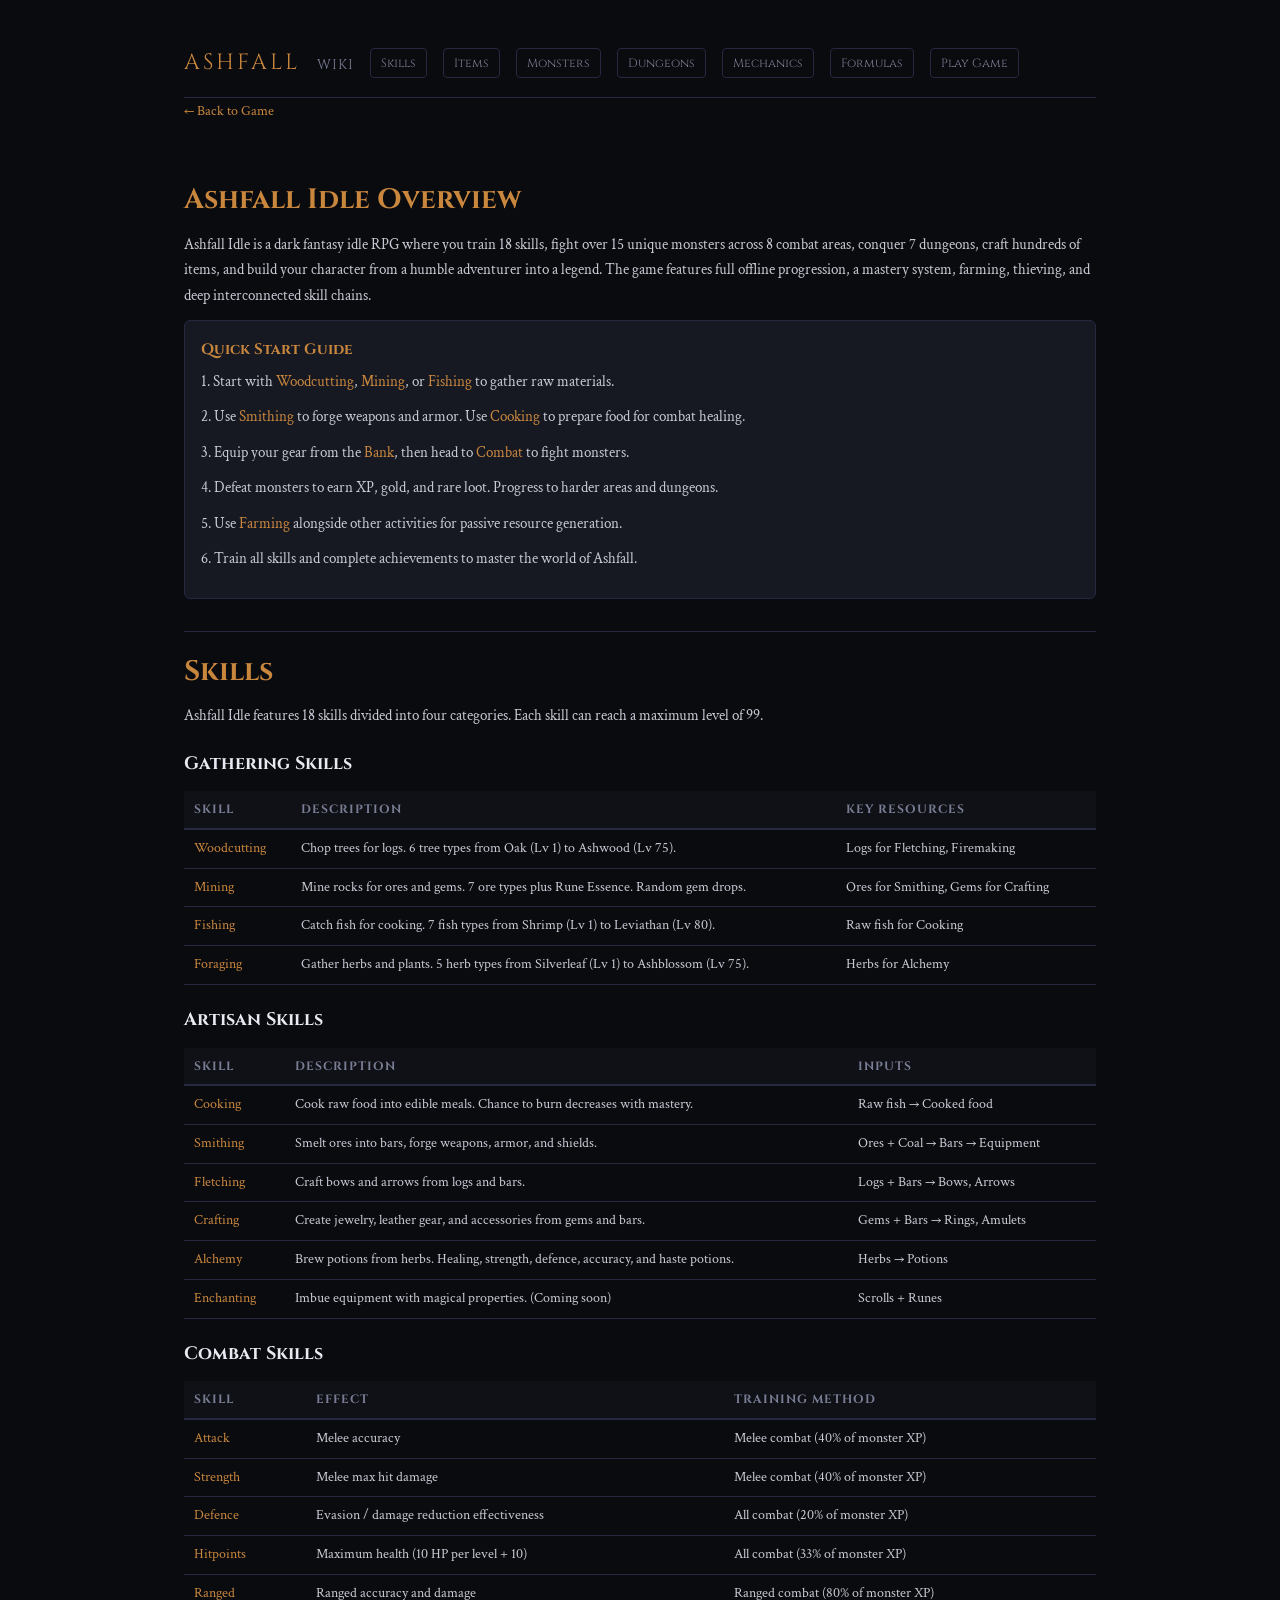
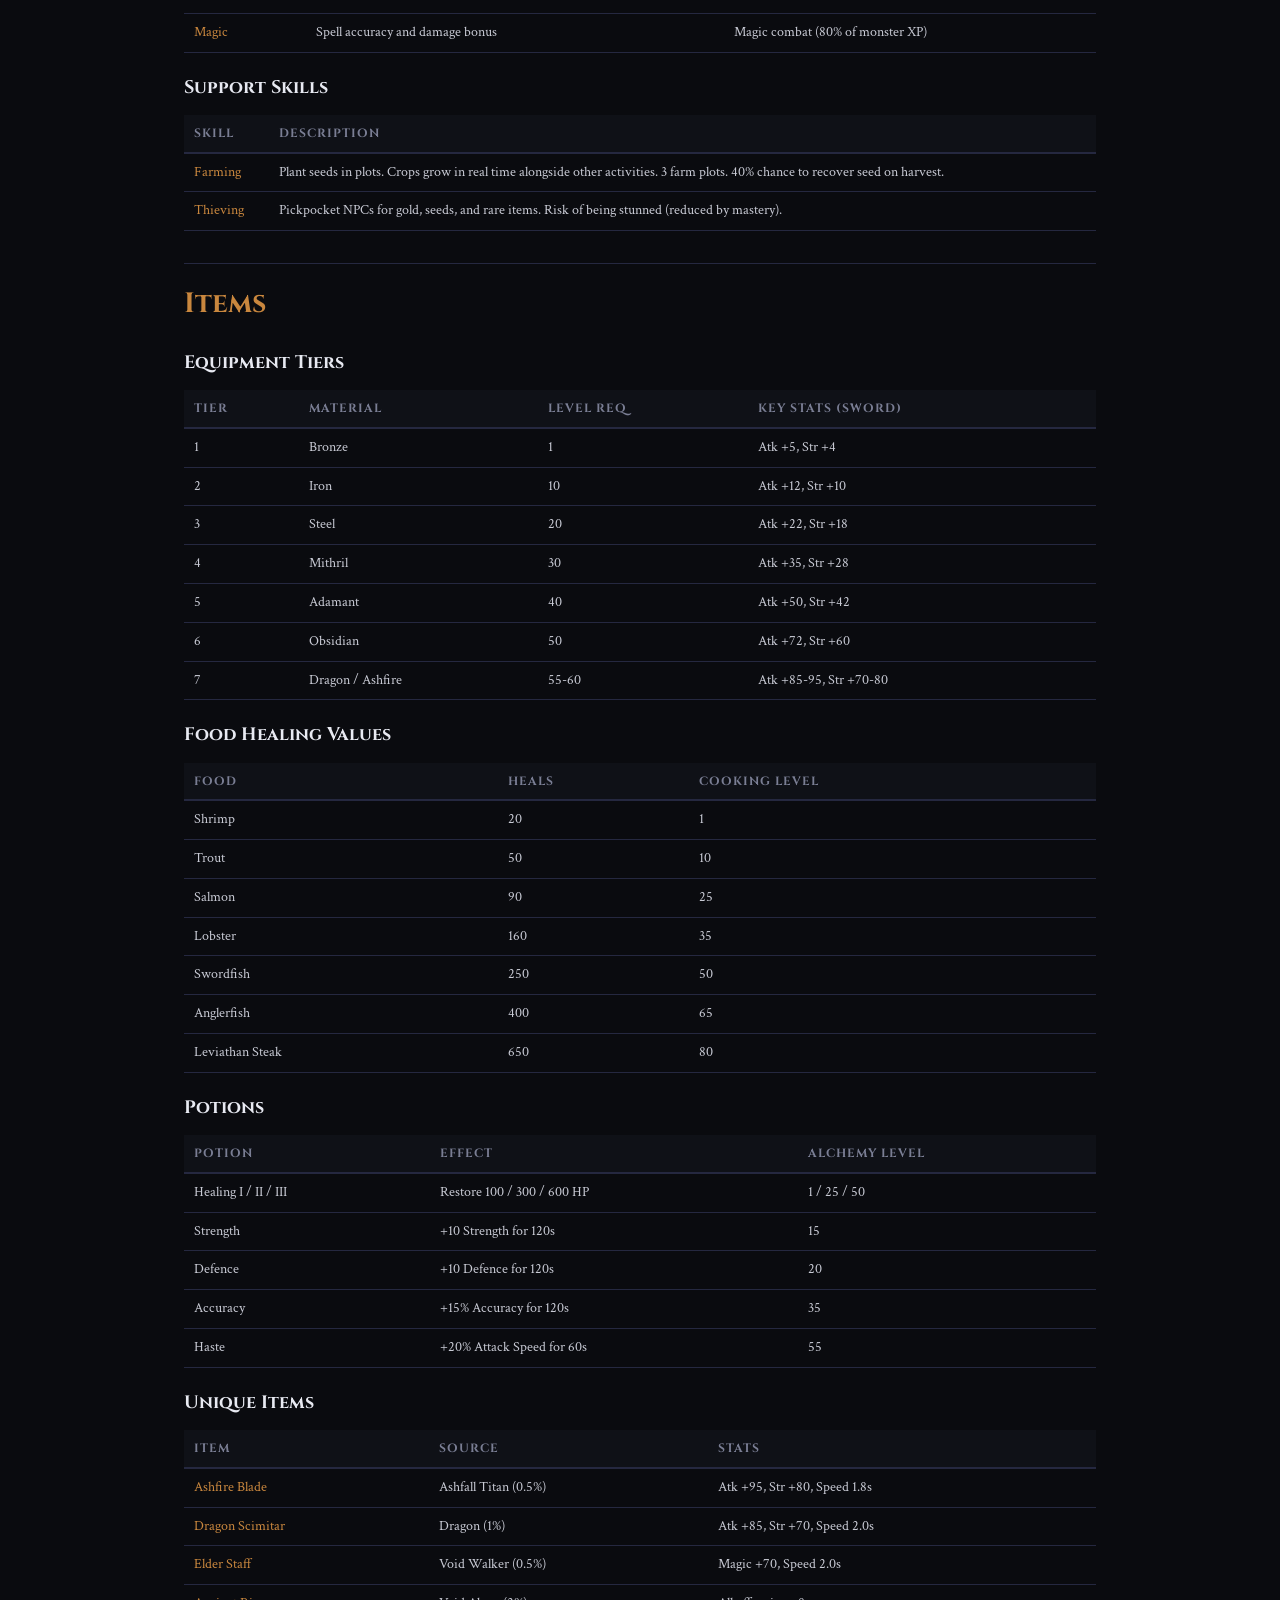
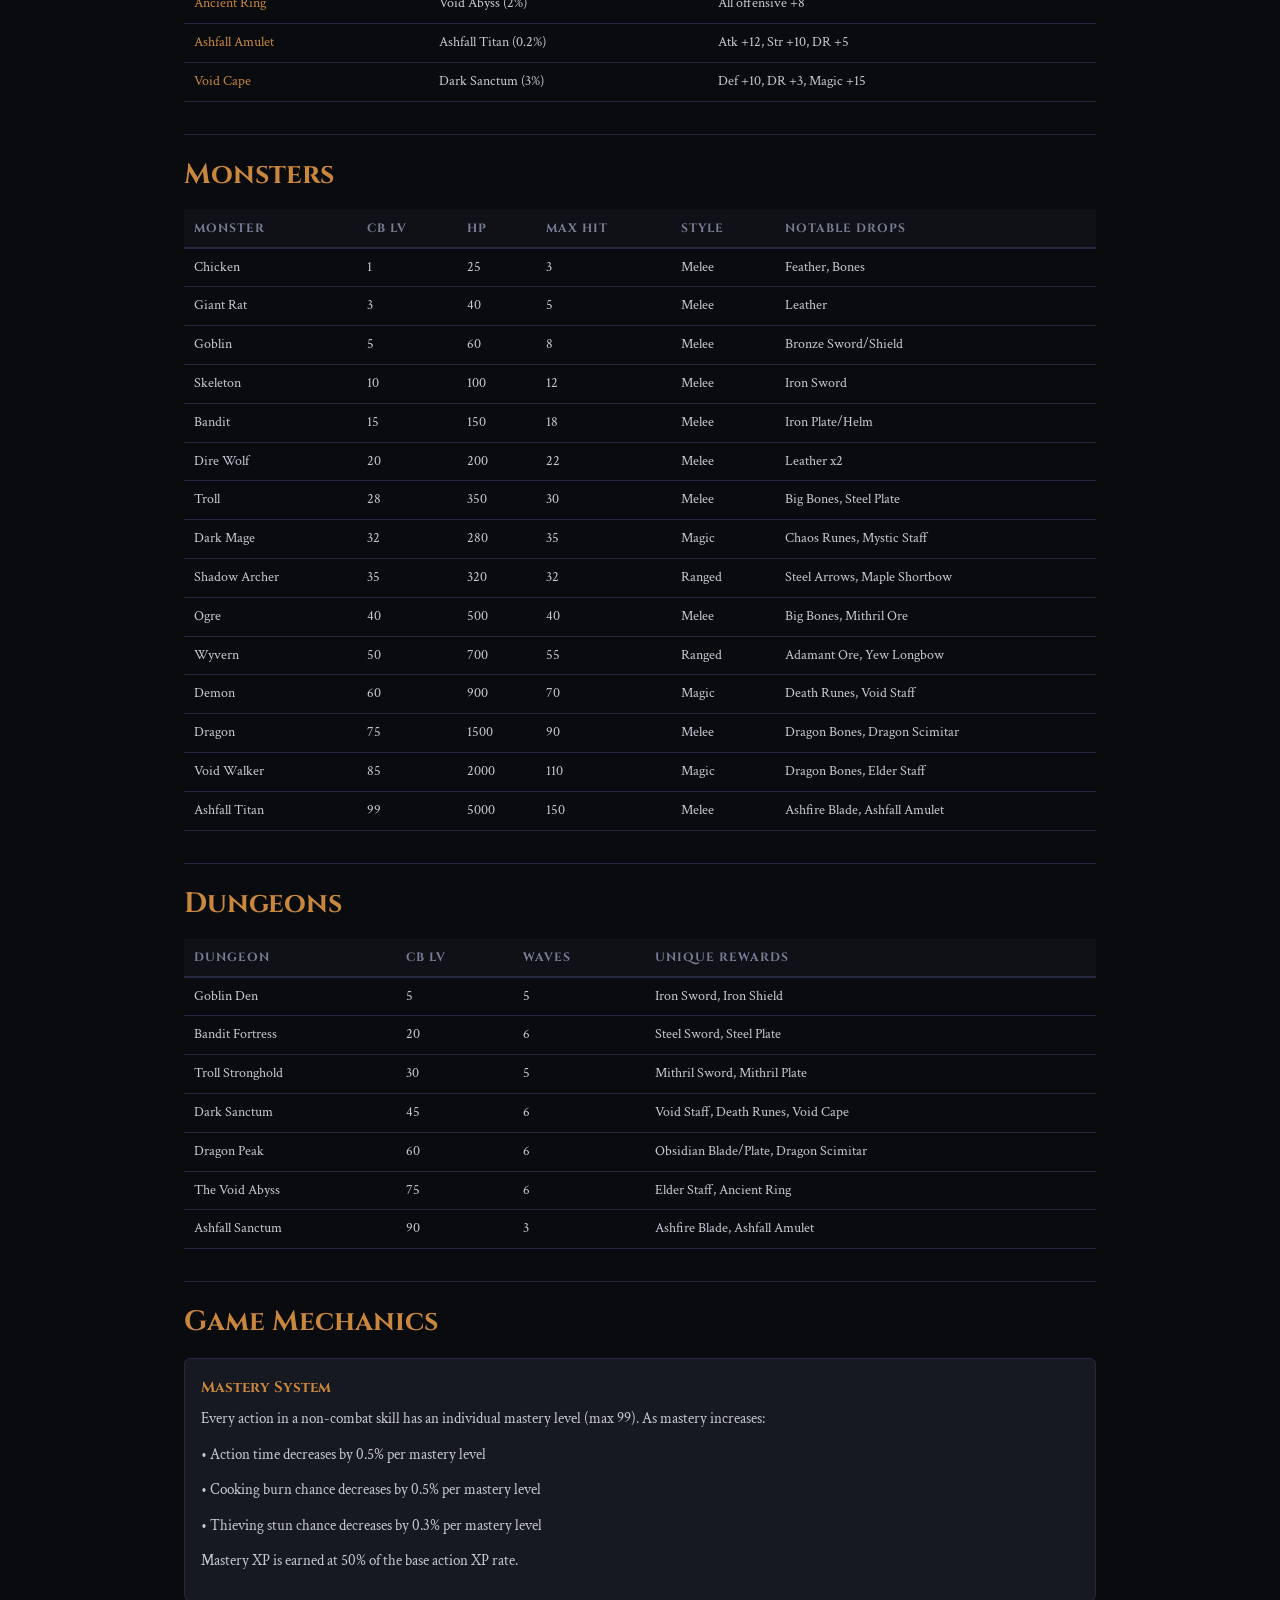
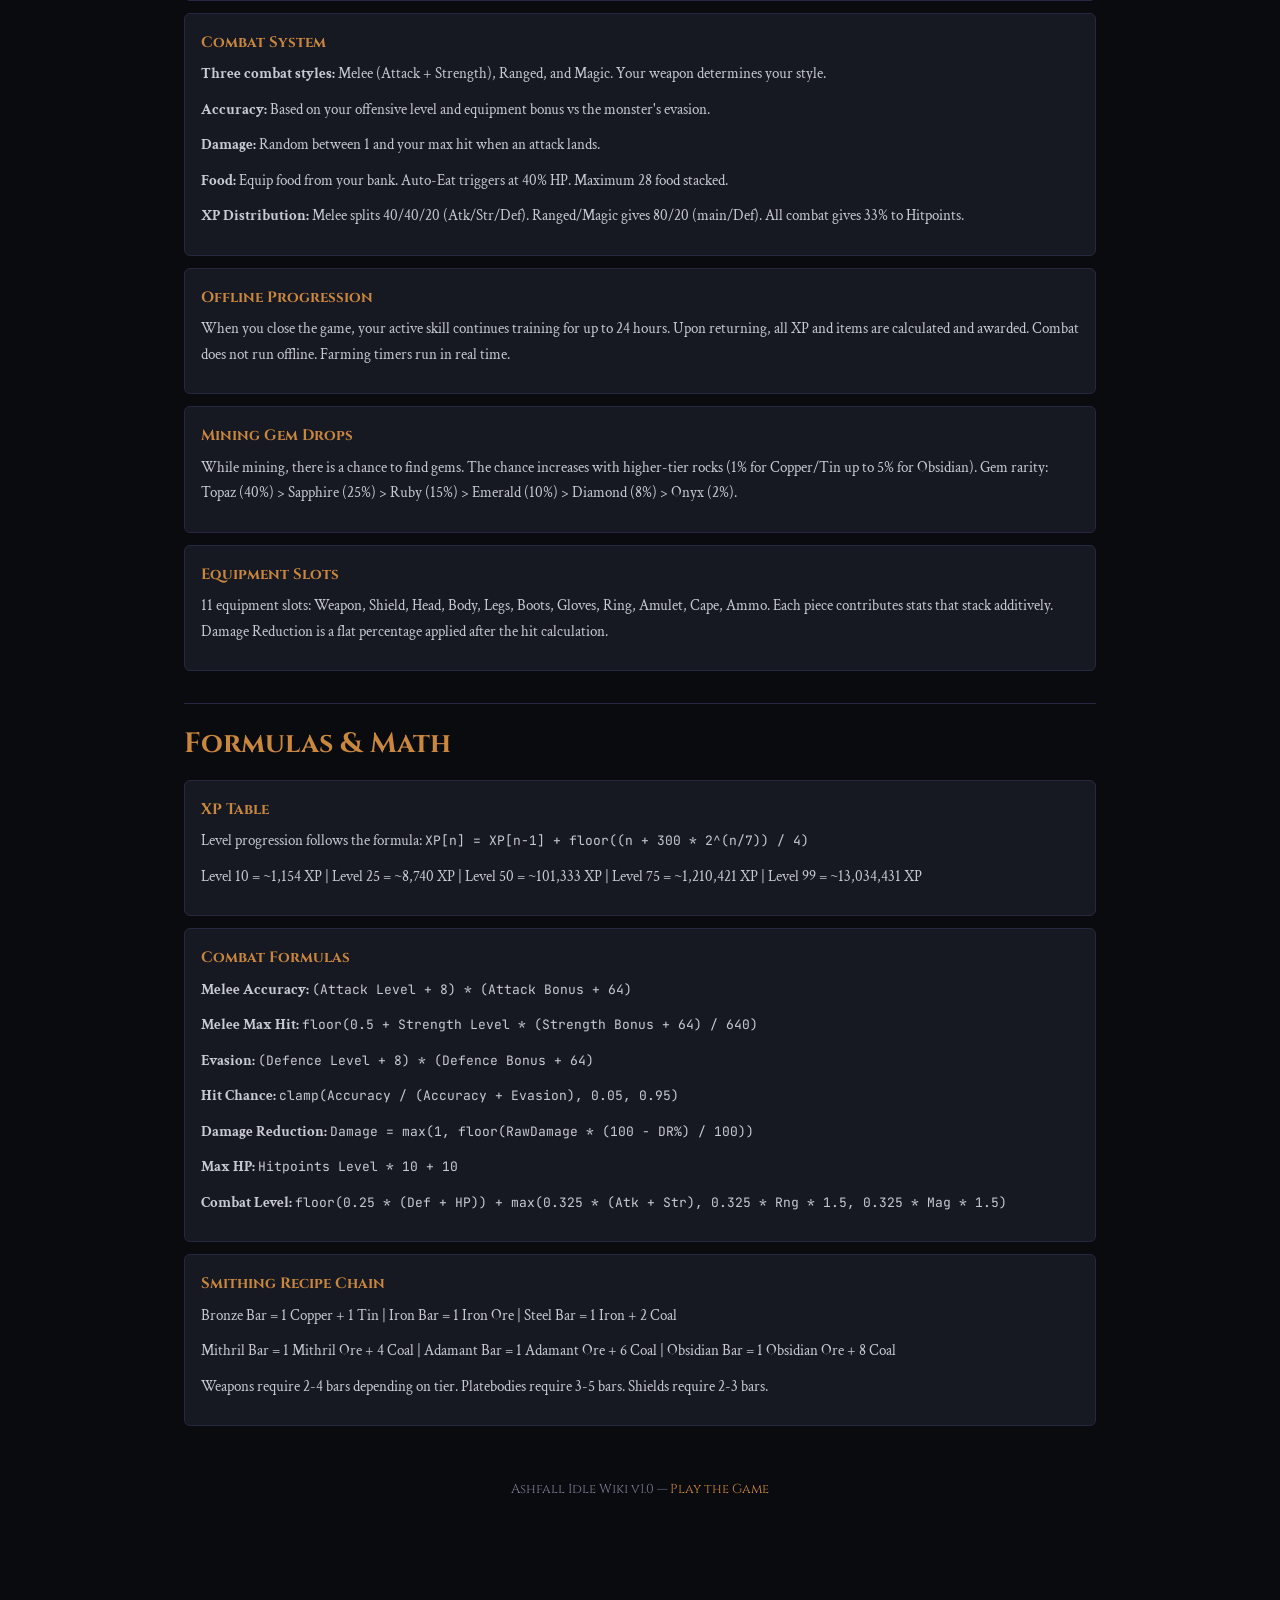
==== wiki.html @ 0c32fe59 "ASHFALL IDLE v1.0 - Dark Fantasy Idle RPG" ====
<!DOCTYPE html>
<html lang="en">
<head>
  <meta charset="UTF-8">
  <meta name="viewport" content="width=device-width, initial-scale=1.0">
  <title>Ashfall Idle Wiki - Complete Game Encyclopedia</title>
  <meta name="description" content="Complete wiki and encyclopedia for Ashfall Idle. All skills, items, monsters, dungeons, recipes, and game mechanics documented.">
  <link rel="icon" href="data:image/svg+xml,<svg xmlns='http://www.w3.org/2000/svg' viewBox='0 0 100 100'><text y='.9em' font-size='90'>%F0%9F%93%96</text></svg>">
  <link href="https://fonts.googleapis.com/css2?family=Cinzel:wght@400;600;700&family=Crimson+Text:ital,wght@0,400;0,600;1,400&family=JetBrains+Mono:wght@400;500&display=swap" rel="stylesheet">
  <style>
    :root{--bg:#0a0b0f;--bg2:#0f1117;--bg3:#161822;--border:#252840;--text:#c8cad4;--dim:#7a7e94;--bright:#e8eaf2;--accent:#c9873e;--green:#3a9e5c;--blue:#4a7ec4;--purple:#8a5ec4;--red:#c44040;--yellow:#c4a83a}
    *{margin:0;padding:0;box-sizing:border-box}
    body{background:var(--bg);color:var(--text);font-family:'Crimson Text',Georgia,serif;font-size:15px;line-height:1.7}
    .wiki-wrap{max-width:960px;margin:0 auto;padding:32px 24px 60px}
    .wiki-nav{position:sticky;top:0;background:var(--bg);padding:12px 0 16px;border-bottom:1px solid var(--border);z-index:10;display:flex;align-items:center;gap:16px;flex-wrap:wrap}
    .wiki-logo{font-family:'Cinzel',serif;font-size:22px;color:var(--accent);letter-spacing:3px}
    .wiki-logo span{font-size:14px;color:var(--dim);letter-spacing:1px;margin-left:8px}
    .wiki-nav a{font-family:'Cinzel',serif;font-size:12px;color:var(--dim);text-decoration:none;padding:4px 10px;border:1px solid var(--border);border-radius:4px;transition:all .15s}
    .wiki-nav a:hover{color:var(--accent);border-color:var(--accent)}
    .back-link{font-size:14px;color:var(--accent);text-decoration:none;display:inline-block;margin-bottom:20px}
    h1{font-family:'Cinzel',serif;font-size:28px;color:var(--accent);margin:32px 0 8px;padding-top:16px;border-top:1px solid var(--border)}
    h1:first-of-type{border-top:none;margin-top:16px}
    h2{font-family:'Cinzel',serif;font-size:18px;color:var(--bright);margin:20px 0 8px}
    h3{font-family:'Cinzel',serif;font-size:15px;color:var(--blue);margin:14px 0 6px}
    p{margin-bottom:10px}
    table{width:100%;border-collapse:collapse;margin:12px 0 20px;font-size:14px}
    th{font-family:'Cinzel',serif;font-size:12px;text-transform:uppercase;letter-spacing:1px;color:var(--dim);text-align:left;padding:8px 10px;border-bottom:2px solid var(--border);background:var(--bg2)}
    td{padding:7px 10px;border-bottom:1px solid var(--border);vertical-align:top}
    tr:hover td{background:rgba(201,135,62,0.03)}
    .tag{display:inline-block;font-size:11px;padding:1px 6px;border-radius:3px;font-family:'JetBrains Mono',monospace}
    .tag-gather{background:rgba(58,158,92,0.1);color:var(--green)}
    .tag-artisan{background:rgba(74,126,196,0.1);color:var(--blue)}
    .tag-combat{background:rgba(196,64,64,0.1);color:var(--red)}
    .tag-support{background:rgba(138,94,196,0.1);color:var(--purple)}
    .highlight{color:var(--accent)}
    .mono{font-family:'JetBrains Mono',monospace;font-size:13px}
    .mech-box{background:var(--bg3);border:1px solid var(--border);border-radius:6px;padding:16px;margin:12px 0}
    .mech-box h3{margin-top:0;color:var(--accent)}
    @media(max-width:600px){.wiki-wrap{padding:16px 12px 40px}table{font-size:12px}th,td{padding:5px 6px}}
  </style>
</head>
<body>
<div class="wiki-wrap">
  <nav class="wiki-nav">
    <div class="wiki-logo">ASHFALL <span>WIKI</span></div>
    <a href="#skills">Skills</a><a href="#items">Items</a><a href="#monsters">Monsters</a><a href="#dungeons">Dungeons</a><a href="#mechanics">Mechanics</a><a href="#formulas">Formulas</a><a href="./">Play Game</a>
  </nav>

  <a class="back-link" href="./">&larr; Back to Game</a>

  <!-- ═══════════════════════════════════════════════════════ -->
  <h1 id="overview">Ashfall Idle Overview</h1>
  <p>Ashfall Idle is a dark fantasy idle RPG where you train 18 skills, fight over 15 unique monsters across 8 combat areas, conquer 7 dungeons, craft hundreds of items, and build your character from a humble adventurer into a legend. The game features full offline progression, a mastery system, farming, thieving, and deep interconnected skill chains.</p>

  <div class="mech-box">
    <h3>Quick Start Guide</h3>
    <p>1. Start with <span class="highlight">Woodcutting</span>, <span class="highlight">Mining</span>, or <span class="highlight">Fishing</span> to gather raw materials.</p>
    <p>2. Use <span class="highlight">Smithing</span> to forge weapons and armor. Use <span class="highlight">Cooking</span> to prepare food for combat healing.</p>
    <p>3. Equip your gear from the <span class="highlight">Bank</span>, then head to <span class="highlight">Combat</span> to fight monsters.</p>
    <p>4. Defeat monsters to earn XP, gold, and rare loot. Progress to harder areas and dungeons.</p>
    <p>5. Use <span class="highlight">Farming</span> alongside other activities for passive resource generation.</p>
    <p>6. Train all skills and complete achievements to master the world of Ashfall.</p>
  </div>

  <!-- ═══════════════════════════════════════════════════════ -->
  <h1 id="skills">Skills</h1>
  <p>Ashfall Idle features 18 skills divided into four categories. Each skill can reach a maximum level of 99.</p>

  <h2>Gathering Skills</h2>
  <table>
    <tr><th>Skill</th><th>Description</th><th>Key Resources</th></tr>
    <tr><td><span class="highlight">Woodcutting</span></td><td>Chop trees for logs. 6 tree types from Oak (Lv 1) to Ashwood (Lv 75).</td><td>Logs for Fletching, Firemaking</td></tr>
    <tr><td><span class="highlight">Mining</span></td><td>Mine rocks for ores and gems. 7 ore types plus Rune Essence. Random gem drops.</td><td>Ores for Smithing, Gems for Crafting</td></tr>
    <tr><td><span class="highlight">Fishing</span></td><td>Catch fish for cooking. 7 fish types from Shrimp (Lv 1) to Leviathan (Lv 80).</td><td>Raw fish for Cooking</td></tr>
    <tr><td><span class="highlight">Foraging</span></td><td>Gather herbs and plants. 5 herb types from Silverleaf (Lv 1) to Ashblossom (Lv 75).</td><td>Herbs for Alchemy</td></tr>
  </table>

  <h2>Artisan Skills</h2>
  <table>
    <tr><th>Skill</th><th>Description</th><th>Inputs</th></tr>
    <tr><td><span class="highlight">Cooking</span></td><td>Cook raw food into edible meals. Chance to burn decreases with mastery.</td><td>Raw fish &rarr; Cooked food</td></tr>
    <tr><td><span class="highlight">Smithing</span></td><td>Smelt ores into bars, forge weapons, armor, and shields.</td><td>Ores + Coal &rarr; Bars &rarr; Equipment</td></tr>
    <tr><td><span class="highlight">Fletching</span></td><td>Craft bows and arrows from logs and bars.</td><td>Logs + Bars &rarr; Bows, Arrows</td></tr>
    <tr><td><span class="highlight">Crafting</span></td><td>Create jewelry, leather gear, and accessories from gems and bars.</td><td>Gems + Bars &rarr; Rings, Amulets</td></tr>
    <tr><td><span class="highlight">Alchemy</span></td><td>Brew potions from herbs. Healing, strength, defence, accuracy, and haste potions.</td><td>Herbs &rarr; Potions</td></tr>
    <tr><td><span class="highlight">Enchanting</span></td><td>Imbue equipment with magical properties. (Coming soon)</td><td>Scrolls + Runes</td></tr>
  </table>

  <h2>Combat Skills</h2>
  <table>
    <tr><th>Skill</th><th>Effect</th><th>Training Method</th></tr>
    <tr><td><span class="highlight">Attack</span></td><td>Melee accuracy</td><td>Melee combat (40% of monster XP)</td></tr>
    <tr><td><span class="highlight">Strength</span></td><td>Melee max hit damage</td><td>Melee combat (40% of monster XP)</td></tr>
    <tr><td><span class="highlight">Defence</span></td><td>Evasion / damage reduction effectiveness</td><td>All combat (20% of monster XP)</td></tr>
    <tr><td><span class="highlight">Hitpoints</span></td><td>Maximum health (10 HP per level + 10)</td><td>All combat (33% of monster XP)</td></tr>
    <tr><td><span class="highlight">Ranged</span></td><td>Ranged accuracy and damage</td><td>Ranged combat (80% of monster XP)</td></tr>
    <tr><td><span class="highlight">Magic</span></td><td>Spell accuracy and damage bonus</td><td>Magic combat (80% of monster XP)</td></tr>
  </table>

  <h2>Support Skills</h2>
  <table>
    <tr><th>Skill</th><th>Description</th></tr>
    <tr><td><span class="highlight">Farming</span></td><td>Plant seeds in plots. Crops grow in real time alongside other activities. 3 farm plots. 40% chance to recover seed on harvest.</td></tr>
    <tr><td><span class="highlight">Thieving</span></td><td>Pickpocket NPCs for gold, seeds, and rare items. Risk of being stunned (reduced by mastery).</td></tr>
  </table>

  <!-- ═══════════════════════════════════════════════════════ -->
  <h1 id="items">Items</h1>

  <h2>Equipment Tiers</h2>
  <table>
    <tr><th>Tier</th><th>Material</th><th>Level Req</th><th>Key Stats (Sword)</th></tr>
    <tr><td>1</td><td>Bronze</td><td>1</td><td>Atk +5, Str +4</td></tr>
    <tr><td>2</td><td>Iron</td><td>10</td><td>Atk +12, Str +10</td></tr>
    <tr><td>3</td><td>Steel</td><td>20</td><td>Atk +22, Str +18</td></tr>
    <tr><td>4</td><td>Mithril</td><td>30</td><td>Atk +35, Str +28</td></tr>
    <tr><td>5</td><td>Adamant</td><td>40</td><td>Atk +50, Str +42</td></tr>
    <tr><td>6</td><td>Obsidian</td><td>50</td><td>Atk +72, Str +60</td></tr>
    <tr><td>7</td><td>Dragon / Ashfire</td><td>55-60</td><td>Atk +85-95, Str +70-80</td></tr>
  </table>

  <h2>Food Healing Values</h2>
  <table>
    <tr><th>Food</th><th>Heals</th><th>Cooking Level</th></tr>
    <tr><td>Shrimp</td><td>20</td><td>1</td></tr>
    <tr><td>Trout</td><td>50</td><td>10</td></tr>
    <tr><td>Salmon</td><td>90</td><td>25</td></tr>
    <tr><td>Lobster</td><td>160</td><td>35</td></tr>
    <tr><td>Swordfish</td><td>250</td><td>50</td></tr>
    <tr><td>Anglerfish</td><td>400</td><td>65</td></tr>
    <tr><td>Leviathan Steak</td><td>650</td><td>80</td></tr>
  </table>

  <h2>Potions</h2>
  <table>
    <tr><th>Potion</th><th>Effect</th><th>Alchemy Level</th></tr>
    <tr><td>Healing I / II / III</td><td>Restore 100 / 300 / 600 HP</td><td>1 / 25 / 50</td></tr>
    <tr><td>Strength</td><td>+10 Strength for 120s</td><td>15</td></tr>
    <tr><td>Defence</td><td>+10 Defence for 120s</td><td>20</td></tr>
    <tr><td>Accuracy</td><td>+15% Accuracy for 120s</td><td>35</td></tr>
    <tr><td>Haste</td><td>+20% Attack Speed for 60s</td><td>55</td></tr>
  </table>

  <h2>Unique Items</h2>
  <table>
    <tr><th>Item</th><th>Source</th><th>Stats</th></tr>
    <tr><td><span class="highlight">Ashfire Blade</span></td><td>Ashfall Titan (0.5%)</td><td>Atk +95, Str +80, Speed 1.8s</td></tr>
    <tr><td><span class="highlight">Dragon Scimitar</span></td><td>Dragon (1%)</td><td>Atk +85, Str +70, Speed 2.0s</td></tr>
    <tr><td><span class="highlight">Elder Staff</span></td><td>Void Walker (0.5%)</td><td>Magic +70, Speed 2.0s</td></tr>
    <tr><td><span class="highlight">Ancient Ring</span></td><td>Void Abyss (2%)</td><td>All offensive +8</td></tr>
    <tr><td><span class="highlight">Ashfall Amulet</span></td><td>Ashfall Titan (0.2%)</td><td>Atk +12, Str +10, DR +5</td></tr>
    <tr><td><span class="highlight">Void Cape</span></td><td>Dark Sanctum (3%)</td><td>Def +10, DR +3, Magic +15</td></tr>
  </table>

  <!-- ═══════════════════════════════════════════════════════ -->
  <h1 id="monsters">Monsters</h1>
  <table>
    <tr><th>Monster</th><th>Cb Lv</th><th>HP</th><th>Max Hit</th><th>Style</th><th>Notable Drops</th></tr>
    <tr><td>Chicken</td><td>1</td><td>25</td><td>3</td><td>Melee</td><td>Feather, Bones</td></tr>
    <tr><td>Giant Rat</td><td>3</td><td>40</td><td>5</td><td>Melee</td><td>Leather</td></tr>
    <tr><td>Goblin</td><td>5</td><td>60</td><td>8</td><td>Melee</td><td>Bronze Sword/Shield</td></tr>
    <tr><td>Skeleton</td><td>10</td><td>100</td><td>12</td><td>Melee</td><td>Iron Sword</td></tr>
    <tr><td>Bandit</td><td>15</td><td>150</td><td>18</td><td>Melee</td><td>Iron Plate/Helm</td></tr>
    <tr><td>Dire Wolf</td><td>20</td><td>200</td><td>22</td><td>Melee</td><td>Leather x2</td></tr>
    <tr><td>Troll</td><td>28</td><td>350</td><td>30</td><td>Melee</td><td>Big Bones, Steel Plate</td></tr>
    <tr><td>Dark Mage</td><td>32</td><td>280</td><td>35</td><td>Magic</td><td>Chaos Runes, Mystic Staff</td></tr>
    <tr><td>Shadow Archer</td><td>35</td><td>320</td><td>32</td><td>Ranged</td><td>Steel Arrows, Maple Shortbow</td></tr>
    <tr><td>Ogre</td><td>40</td><td>500</td><td>40</td><td>Melee</td><td>Big Bones, Mithril Ore</td></tr>
    <tr><td>Wyvern</td><td>50</td><td>700</td><td>55</td><td>Ranged</td><td>Adamant Ore, Yew Longbow</td></tr>
    <tr><td>Demon</td><td>60</td><td>900</td><td>70</td><td>Magic</td><td>Death Runes, Void Staff</td></tr>
    <tr><td>Dragon</td><td>75</td><td>1500</td><td>90</td><td>Melee</td><td>Dragon Bones, Dragon Scimitar</td></tr>
    <tr><td>Void Walker</td><td>85</td><td>2000</td><td>110</td><td>Magic</td><td>Dragon Bones, Elder Staff</td></tr>
    <tr><td>Ashfall Titan</td><td>99</td><td>5000</td><td>150</td><td>Melee</td><td>Ashfire Blade, Ashfall Amulet</td></tr>
  </table>

  <!-- ═══════════════════════════════════════════════════════ -->
  <h1 id="dungeons">Dungeons</h1>
  <table>
    <tr><th>Dungeon</th><th>Cb Lv</th><th>Waves</th><th>Unique Rewards</th></tr>
    <tr><td>Goblin Den</td><td>5</td><td>5</td><td>Iron Sword, Iron Shield</td></tr>
    <tr><td>Bandit Fortress</td><td>20</td><td>6</td><td>Steel Sword, Steel Plate</td></tr>
    <tr><td>Troll Stronghold</td><td>30</td><td>5</td><td>Mithril Sword, Mithril Plate</td></tr>
    <tr><td>Dark Sanctum</td><td>45</td><td>6</td><td>Void Staff, Death Runes, Void Cape</td></tr>
    <tr><td>Dragon Peak</td><td>60</td><td>6</td><td>Obsidian Blade/Plate, Dragon Scimitar</td></tr>
    <tr><td>The Void Abyss</td><td>75</td><td>6</td><td>Elder Staff, Ancient Ring</td></tr>
    <tr><td>Ashfall Sanctum</td><td>90</td><td>3</td><td>Ashfire Blade, Ashfall Amulet</td></tr>
  </table>

  <!-- ═══════════════════════════════════════════════════════ -->
  <h1 id="mechanics">Game Mechanics</h1>

  <div class="mech-box">
    <h3>Mastery System</h3>
    <p>Every action in a non-combat skill has an individual mastery level (max 99). As mastery increases:</p>
    <p>&bull; Action time decreases by 0.5% per mastery level</p>
    <p>&bull; Cooking burn chance decreases by 0.5% per mastery level</p>
    <p>&bull; Thieving stun chance decreases by 0.3% per mastery level</p>
    <p>Mastery XP is earned at 50% of the base action XP rate.</p>
  </div>

  <div class="mech-box">
    <h3>Combat System</h3>
    <p><strong>Three combat styles:</strong> Melee (Attack + Strength), Ranged, and Magic. Your weapon determines your style.</p>
    <p><strong>Accuracy:</strong> Based on your offensive level and equipment bonus vs the monster's evasion.</p>
    <p><strong>Damage:</strong> Random between 1 and your max hit when an attack lands.</p>
    <p><strong>Food:</strong> Equip food from your bank. Auto-Eat triggers at 40% HP. Maximum 28 food stacked.</p>
    <p><strong>XP Distribution:</strong> Melee splits 40/40/20 (Atk/Str/Def). Ranged/Magic gives 80/20 (main/Def). All combat gives 33% to Hitpoints.</p>
  </div>

  <div class="mech-box">
    <h3>Offline Progression</h3>
    <p>When you close the game, your active skill continues training for up to 24 hours. Upon returning, all XP and items are calculated and awarded. Combat does not run offline. Farming timers run in real time.</p>
  </div>

  <div class="mech-box">
    <h3>Mining Gem Drops</h3>
    <p>While mining, there is a chance to find gems. The chance increases with higher-tier rocks (1% for Copper/Tin up to 5% for Obsidian). Gem rarity: Topaz (40%) > Sapphire (25%) > Ruby (15%) > Emerald (10%) > Diamond (8%) > Onyx (2%).</p>
  </div>

  <div class="mech-box">
    <h3>Equipment Slots</h3>
    <p>11 equipment slots: Weapon, Shield, Head, Body, Legs, Boots, Gloves, Ring, Amulet, Cape, Ammo. Each piece contributes stats that stack additively. Damage Reduction is a flat percentage applied after the hit calculation.</p>
  </div>

  <!-- ═══════════════════════════════════════════════════════ -->
  <h1 id="formulas">Formulas & Math</h1>

  <div class="mech-box">
    <h3>XP Table</h3>
    <p>Level progression follows the formula: <span class="mono">XP[n] = XP[n-1] + floor((n + 300 * 2^(n/7)) / 4)</span></p>
    <p>Level 10 = ~1,154 XP | Level 25 = ~8,740 XP | Level 50 = ~101,333 XP | Level 75 = ~1,210,421 XP | Level 99 = ~13,034,431 XP</p>
  </div>

  <div class="mech-box">
    <h3>Combat Formulas</h3>
    <p><strong>Melee Accuracy:</strong> <span class="mono">(Attack Level + 8) * (Attack Bonus + 64)</span></p>
    <p><strong>Melee Max Hit:</strong> <span class="mono">floor(0.5 + Strength Level * (Strength Bonus + 64) / 640)</span></p>
    <p><strong>Evasion:</strong> <span class="mono">(Defence Level + 8) * (Defence Bonus + 64)</span></p>
    <p><strong>Hit Chance:</strong> <span class="mono">clamp(Accuracy / (Accuracy + Evasion), 0.05, 0.95)</span></p>
    <p><strong>Damage Reduction:</strong> <span class="mono">Damage = max(1, floor(RawDamage * (100 - DR%) / 100))</span></p>
    <p><strong>Max HP:</strong> <span class="mono">Hitpoints Level * 10 + 10</span></p>
    <p><strong>Combat Level:</strong> <span class="mono">floor(0.25 * (Def + HP)) + max(0.325 * (Atk + Str), 0.325 * Rng * 1.5, 0.325 * Mag * 1.5)</span></p>
  </div>

  <div class="mech-box">
    <h3>Smithing Recipe Chain</h3>
    <p>Bronze Bar = 1 Copper + 1 Tin | Iron Bar = 1 Iron Ore | Steel Bar = 1 Iron + 2 Coal</p>
    <p>Mithril Bar = 1 Mithril Ore + 4 Coal | Adamant Bar = 1 Adamant Ore + 6 Coal | Obsidian Bar = 1 Obsidian Ore + 8 Coal</p>
    <p>Weapons require 2-4 bars depending on tier. Platebodies require 3-5 bars. Shields require 2-3 bars.</p>
  </div>

  <div style="text-align:center;padding:40px 0;color:var(--dim);font-family:'Cinzel',serif;font-size:13px">
    Ashfall Idle Wiki v1.0 &mdash; <a href="./" style="color:var(--accent);text-decoration:none">Play the Game</a>
  </div>
</div>
</body>
</html>
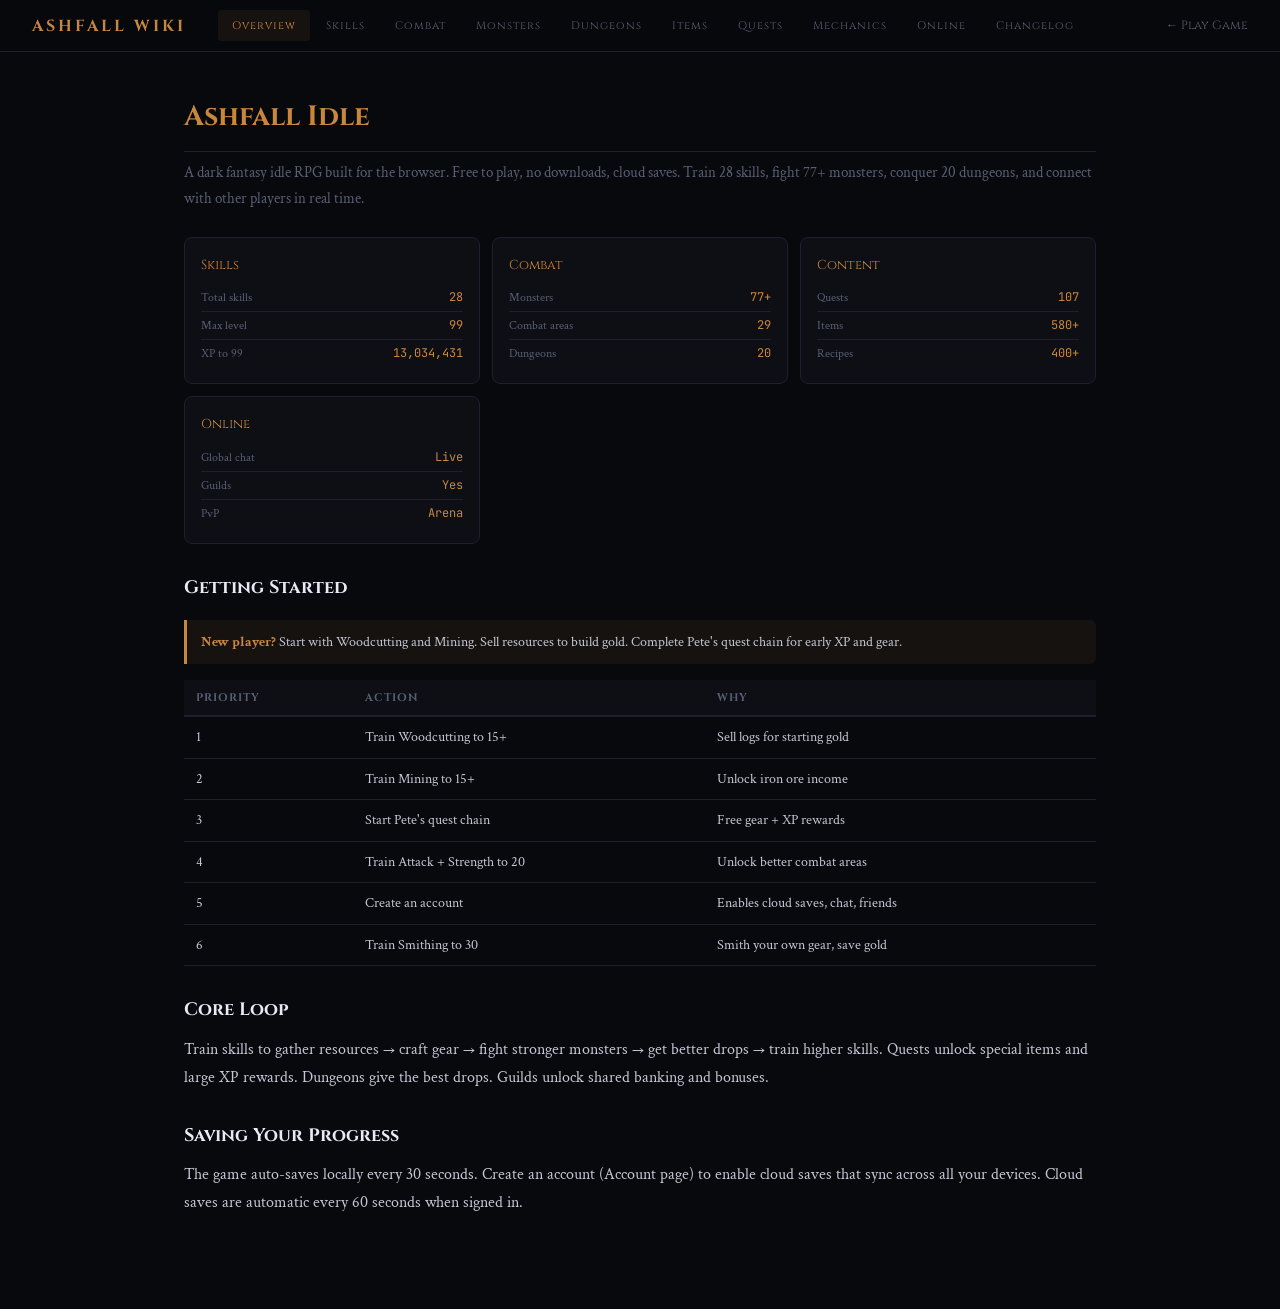
==== commit 8f522e62: "v9.6 final - Admin tabs fixed, index redesign, wiki rebuilt ADMIN PANEL TABS — ROOT CAUSE FIX: Old s" ====
--- a/wiki.html
+++ b/wiki.html
@@ -3,255 +3,439 @@
 <head>
   <meta charset="UTF-8">
   <meta name="viewport" content="width=device-width, initial-scale=1.0">
-  <title>Ashfall Idle Wiki - Complete Game Encyclopedia</title>
-  <meta name="description" content="Complete wiki and encyclopedia for Ashfall Idle. All skills, items, monsters, dungeons, recipes, and game mechanics documented.">
-  <link rel="icon" href="data:image/svg+xml,<svg xmlns='http://www.w3.org/2000/svg' viewBox='0 0 100 100'><text y='.9em' font-size='90'>%F0%9F%93%96</text></svg>">
+  <title>Ashfall Idle Wiki — Complete Game Encyclopedia</title>
+  <meta name="description" content="Complete wiki for Ashfall Idle. All skills, monsters, items, dungeons, quests, and mechanics documented.">
+  <link rel="icon" href="data:image/svg+xml,<svg xmlns='http://www.w3.org/2000/svg' viewBox='0 0 100 100'><text y='.9em' font-size='90'>📖</text></svg>">
   <link href="https://fonts.googleapis.com/css2?family=Cinzel:wght@400;600;700&family=Crimson+Text:ital,wght@0,400;0,600;1,400&family=JetBrains+Mono:wght@400;500&display=swap" rel="stylesheet">
   <style>
-    :root{--bg:#0a0b0f;--bg2:#0f1117;--bg3:#161822;--border:#252840;--text:#c8cad4;--dim:#7a7e94;--bright:#e8eaf2;--accent:#c9873e;--green:#3a9e5c;--blue:#4a7ec4;--purple:#8a5ec4;--red:#c44040;--yellow:#c4a83a}
-    *{margin:0;padding:0;box-sizing:border-box}
-    body{background:var(--bg);color:var(--text);font-family:'Crimson Text',Georgia,serif;font-size:15px;line-height:1.7}
-    .wiki-wrap{max-width:960px;margin:0 auto;padding:32px 24px 60px}
-    .wiki-nav{position:sticky;top:0;background:var(--bg);padding:12px 0 16px;border-bottom:1px solid var(--border);z-index:10;display:flex;align-items:center;gap:16px;flex-wrap:wrap}
-    .wiki-logo{font-family:'Cinzel',serif;font-size:22px;color:var(--accent);letter-spacing:3px}
-    .wiki-logo span{font-size:14px;color:var(--dim);letter-spacing:1px;margin-left:8px}
-    .wiki-nav a{font-family:'Cinzel',serif;font-size:12px;color:var(--dim);text-decoration:none;padding:4px 10px;border:1px solid var(--border);border-radius:4px;transition:all .15s}
-    .wiki-nav a:hover{color:var(--accent);border-color:var(--accent)}
-    .back-link{font-size:14px;color:var(--accent);text-decoration:none;display:inline-block;margin-bottom:20px}
-    h1{font-family:'Cinzel',serif;font-size:28px;color:var(--accent);margin:32px 0 8px;padding-top:16px;border-top:1px solid var(--border)}
-    h1:first-of-type{border-top:none;margin-top:16px}
-    h2{font-family:'Cinzel',serif;font-size:18px;color:var(--bright);margin:20px 0 8px}
-    h3{font-family:'Cinzel',serif;font-size:15px;color:var(--blue);margin:14px 0 6px}
-    p{margin-bottom:10px}
-    table{width:100%;border-collapse:collapse;margin:12px 0 20px;font-size:14px}
-    th{font-family:'Cinzel',serif;font-size:12px;text-transform:uppercase;letter-spacing:1px;color:var(--dim);text-align:left;padding:8px 10px;border-bottom:2px solid var(--border);background:var(--bg2)}
-    td{padding:7px 10px;border-bottom:1px solid var(--border);vertical-align:top}
-    tr:hover td{background:rgba(201,135,62,0.03)}
-    .tag{display:inline-block;font-size:11px;padding:1px 6px;border-radius:3px;font-family:'JetBrains Mono',monospace}
-    .tag-gather{background:rgba(58,158,92,0.1);color:var(--green)}
-    .tag-artisan{background:rgba(74,126,196,0.1);color:var(--blue)}
-    .tag-combat{background:rgba(196,64,64,0.1);color:var(--red)}
-    .tag-support{background:rgba(138,94,196,0.1);color:var(--purple)}
-    .highlight{color:var(--accent)}
-    .mono{font-family:'JetBrains Mono',monospace;font-size:13px}
-    .mech-box{background:var(--bg3);border:1px solid var(--border);border-radius:6px;padding:16px;margin:12px 0}
-    .mech-box h3{margin-top:0;color:var(--accent)}
-    @media(max-width:600px){.wiki-wrap{padding:16px 12px 40px}table{font-size:12px}th,td{padding:5px 6px}}
+    :root { --bg:#08090d; --bg2:#0d0f15; --bg3:#13151e; --border:#1e2030; --text:#c4c6d4; --dim:#5a5e74; --bright:#e8eaf4; --accent:#c9873e; --green:#3a9e5c; --blue:#4a80c8; --purple:#8a5ec8; --red:#c44444; --gold:#d4a83a; }
+    * { margin:0; padding:0; box-sizing:border-box; }
+    body { background:var(--bg); color:var(--text); font-family:'Crimson Text',Georgia,serif; font-size:16px; line-height:1.75; }
+    a { color:var(--accent); text-decoration:none; }
+    a:hover { text-decoration:underline; }
+    code { font-family:'JetBrains Mono',monospace; font-size:13px; background:var(--bg3); padding:1px 6px; border-radius:3px; color:#a0c0e8; }
+
+    /* Nav */
+    .wiki-nav { position:sticky; top:0; background:rgba(8,9,13,.96); backdrop-filter:blur(6px); border-bottom:1px solid var(--border); z-index:50; padding:0 32px; display:flex; align-items:center; gap:0; height:52px; }
+    .wn-logo { font-family:'Cinzel',serif; font-size:16px; color:var(--accent); letter-spacing:3px; font-weight:700; margin-right:32px; white-space:nowrap; }
+    .wn-links { display:flex; gap:2px; overflow-x:auto; flex:1; }
+    .wn-link { padding:6px 14px; font-family:'Cinzel',serif; font-size:11px; letter-spacing:1px; color:var(--dim); border-radius:4px; cursor:pointer; white-space:nowrap; transition:all .15s; }
+    .wn-link:hover, .wn-link.active { color:var(--accent); background:rgba(201,135,62,.08); }
+    .wn-back { margin-left:auto; color:var(--dim); font-size:12px; font-family:'Cinzel',serif; white-space:nowrap; }
+    .wn-back:hover { color:var(--accent); }
+
+    /* Layout */
+    .wiki-wrap { max-width:960px; margin:0 auto; padding:40px 24px 80px; }
+
+    /* Section */
+    .wiki-section { display:none; }
+    .wiki-section.active { display:block; }
+
+    /* Headings */
+    h1 { font-family:'Cinzel',serif; font-size:28px; color:var(--accent); margin:0 0 8px; padding-bottom:10px; border-bottom:1px solid var(--border); }
+    h2 { font-family:'Cinzel',serif; font-size:18px; color:var(--bright); margin:28px 0 10px; }
+    h3 { font-family:'Cinzel',serif; font-size:15px; color:var(--blue); margin:18px 0 6px; }
+    p { margin-bottom:12px; }
+    .intro { font-size:15px; color:var(--dim); margin-bottom:24px; }
+
+    /* Tables */
+    table { width:100%; border-collapse:collapse; margin:12px 0 24px; font-size:14px; }
+    th { font-family:'Cinzel',serif; font-size:11px; text-transform:uppercase; letter-spacing:1px; color:var(--dim); text-align:left; padding:8px 12px; border-bottom:2px solid var(--border); background:var(--bg2); }
+    td { padding:8px 12px; border-bottom:1px solid var(--border); vertical-align:top; }
+    tr:hover td { background:rgba(201,135,62,.02); }
+    .num { text-align:right; font-family:'JetBrains Mono',monospace; font-size:13px; }
+    .tag { display:inline-block; font-size:11px; padding:1px 7px; border-radius:3px; font-family:'JetBrains Mono',monospace; font-weight:500; }
+    .tag-g { background:rgba(58,158,92,.15); color:#4acc74; }
+    .tag-b { background:rgba(74,128,200,.15); color:#6ab0ff; }
+    .tag-p { background:rgba(138,94,200,.15); color:#b080ff; }
+    .tag-r { background:rgba(196,68,68,.15); color:#ff7070; }
+    .tag-a { background:rgba(201,135,62,.15); color:#d4a060; }
+    .tag-d { background:rgba(30,32,48,.8); color:var(--dim); border:1px solid var(--border); }
+
+    /* Cards */
+    .card-grid { display:grid; grid-template-columns:repeat(auto-fill,minmax(220px,1fr)); gap:12px; margin:16px 0 28px; }
+    .card { background:var(--bg2); border:1px solid var(--border); border-radius:8px; padding:16px; }
+    .card-title { font-family:'Cinzel',serif; font-size:13px; color:var(--accent); margin-bottom:8px; }
+    .card-body { font-size:13px; color:var(--dim); line-height:1.6; }
+    .card-stat { display:flex; justify-content:space-between; font-size:12px; padding:3px 0; border-bottom:1px solid var(--border); }
+    .card-stat:last-child { border-bottom:none; }
+    .card-stat-k { color:var(--dim); }
+    .card-stat-v { color:var(--accent); font-family:'JetBrains Mono',monospace; }
+
+    /* Skill table */
+    .skill-icon { width:28px; height:28px; vertical-align:middle; margin-right:8px; }
+
+    /* Monster tier */
+    .tier-label { font-family:'Cinzel',serif; font-size:13px; color:var(--gold); background:rgba(212,168,58,.1); border-left:3px solid var(--gold); padding:6px 12px; margin:20px 0 10px; border-radius:0 4px 4px 0; }
+
+    /* Tip boxes */
+    .tip { background:rgba(201,135,62,.07); border-left:3px solid var(--accent); padding:10px 14px; border-radius:0 6px 6px 0; margin:16px 0; font-size:14px; }
+    .tip strong { color:var(--accent); }
+    .warn { background:rgba(196,68,68,.07); border-left:3px solid var(--red); padding:10px 14px; border-radius:0 6px 6px 0; margin:16px 0; font-size:14px; }
+    .note { background:rgba(74,128,200,.07); border-left:3px solid var(--blue); padding:10px 14px; border-radius:0 6px 6px 0; margin:16px 0; font-size:14px; }
+
+    /* XP table */
+    .xp-milestones { display:grid; grid-template-columns:repeat(auto-fill,minmax(120px,1fr)); gap:6px; margin:12px 0; }
+    .xp-ml { background:var(--bg2); border:1px solid var(--border); border-radius:4px; padding:8px 10px; font-size:12px; text-align:center; }
+    .xp-ml-lv { font-family:'Cinzel',serif; color:var(--accent); font-size:16px; }
+    .xp-ml-xp { color:var(--dim); font-family:'JetBrains Mono',monospace; font-size:11px; }
+
+    /* Search */
+    .wiki-search { width:100%; background:var(--bg2); border:1px solid var(--border); border-radius:6px; padding:10px 14px; color:var(--text); font-size:15px; margin-bottom:20px; font-family:inherit; }
+    .wiki-search:focus { outline:none; border-color:var(--accent); }
+
+    @media(max-width:600px) { .wiki-wrap{padding:20px 16px 60px} th,td{padding:6px 8px} .wn-back{display:none} }
   </style>
 </head>
 <body>
+
+<nav class="wiki-nav">
+  <div class="wn-logo">ASHFALL WIKI</div>
+  <div class="wn-links">
+    <div class="wn-link active" onclick="showSection('overview',this)">Overview</div>
+    <div class="wn-link" onclick="showSection('skills',this)">Skills</div>
+    <div class="wn-link" onclick="showSection('combat',this)">Combat</div>
+    <div class="wn-link" onclick="showSection('monsters',this)">Monsters</div>
+    <div class="wn-link" onclick="showSection('dungeons',this)">Dungeons</div>
+    <div class="wn-link" onclick="showSection('items',this)">Items</div>
+    <div class="wn-link" onclick="showSection('quests',this)">Quests</div>
+    <div class="wn-link" onclick="showSection('mechanics',this)">Mechanics</div>
+    <div class="wn-link" onclick="showSection('online',this)">Online</div>
+    <div class="wn-link" onclick="showSection('changelog',this)">Changelog</div>
+  </div>
+  <a href="/" class="wn-back">← Play Game</a>
+</nav>
+
 <div class="wiki-wrap">
-  <nav class="wiki-nav">
-    <div class="wiki-logo">ASHFALL <span>WIKI</span></div>
-    <a href="#skills">Skills</a><a href="#items">Items</a><a href="#monsters">Monsters</a><a href="#dungeons">Dungeons</a><a href="#mechanics">Mechanics</a><a href="#formulas">Formulas</a><a href="./">Play Game</a>
-  </nav>
-
-  <a class="back-link" href="./">&larr; Back to Game</a>
-
-  <!-- ═══════════════════════════════════════════════════════ -->
-  <h1 id="overview">Ashfall Idle Overview</h1>
-  <p>Ashfall Idle is a dark fantasy idle RPG where you train 18 skills, fight over 15 unique monsters across 8 combat areas, conquer 7 dungeons, craft hundreds of items, and build your character from a humble adventurer into a legend. The game features full offline progression, a mastery system, farming, thieving, and deep interconnected skill chains.</p>
-
-  <div class="mech-box">
-    <h3>Quick Start Guide</h3>
-    <p>1. Start with <span class="highlight">Woodcutting</span>, <span class="highlight">Mining</span>, or <span class="highlight">Fishing</span> to gather raw materials.</p>
-    <p>2. Use <span class="highlight">Smithing</span> to forge weapons and armor. Use <span class="highlight">Cooking</span> to prepare food for combat healing.</p>
-    <p>3. Equip your gear from the <span class="highlight">Bank</span>, then head to <span class="highlight">Combat</span> to fight monsters.</p>
-    <p>4. Defeat monsters to earn XP, gold, and rare loot. Progress to harder areas and dungeons.</p>
-    <p>5. Use <span class="highlight">Farming</span> alongside other activities for passive resource generation.</p>
-    <p>6. Train all skills and complete achievements to master the world of Ashfall.</p>
-  </div>
-
-  <!-- ═══════════════════════════════════════════════════════ -->
-  <h1 id="skills">Skills</h1>
-  <p>Ashfall Idle features 18 skills divided into four categories. Each skill can reach a maximum level of 99.</p>
-
-  <h2>Gathering Skills</h2>
-  <table>
-    <tr><th>Skill</th><th>Description</th><th>Key Resources</th></tr>
-    <tr><td><span class="highlight">Woodcutting</span></td><td>Chop trees for logs. 6 tree types from Oak (Lv 1) to Ashwood (Lv 75).</td><td>Logs for Fletching, Firemaking</td></tr>
-    <tr><td><span class="highlight">Mining</span></td><td>Mine rocks for ores and gems. 7 ore types plus Rune Essence. Random gem drops.</td><td>Ores for Smithing, Gems for Crafting</td></tr>
-    <tr><td><span class="highlight">Fishing</span></td><td>Catch fish for cooking. 7 fish types from Shrimp (Lv 1) to Leviathan (Lv 80).</td><td>Raw fish for Cooking</td></tr>
-    <tr><td><span class="highlight">Foraging</span></td><td>Gather herbs and plants. 5 herb types from Silverleaf (Lv 1) to Ashblossom (Lv 75).</td><td>Herbs for Alchemy</td></tr>
-  </table>
-
-  <h2>Artisan Skills</h2>
-  <table>
-    <tr><th>Skill</th><th>Description</th><th>Inputs</th></tr>
-    <tr><td><span class="highlight">Cooking</span></td><td>Cook raw food into edible meals. Chance to burn decreases with mastery.</td><td>Raw fish &rarr; Cooked food</td></tr>
-    <tr><td><span class="highlight">Smithing</span></td><td>Smelt ores into bars, forge weapons, armor, and shields.</td><td>Ores + Coal &rarr; Bars &rarr; Equipment</td></tr>
-    <tr><td><span class="highlight">Fletching</span></td><td>Craft bows and arrows from logs and bars.</td><td>Logs + Bars &rarr; Bows, Arrows</td></tr>
-    <tr><td><span class="highlight">Crafting</span></td><td>Create jewelry, leather gear, and accessories from gems and bars.</td><td>Gems + Bars &rarr; Rings, Amulets</td></tr>
-    <tr><td><span class="highlight">Alchemy</span></td><td>Brew potions from herbs. Healing, strength, defence, accuracy, and haste potions.</td><td>Herbs &rarr; Potions</td></tr>
-    <tr><td><span class="highlight">Enchanting</span></td><td>Imbue equipment with magical properties. (Coming soon)</td><td>Scrolls + Runes</td></tr>
-  </table>
-
-  <h2>Combat Skills</h2>
-  <table>
-    <tr><th>Skill</th><th>Effect</th><th>Training Method</th></tr>
-    <tr><td><span class="highlight">Attack</span></td><td>Melee accuracy</td><td>Melee combat (40% of monster XP)</td></tr>
-    <tr><td><span class="highlight">Strength</span></td><td>Melee max hit damage</td><td>Melee combat (40% of monster XP)</td></tr>
-    <tr><td><span class="highlight">Defence</span></td><td>Evasion / damage reduction effectiveness</td><td>All combat (20% of monster XP)</td></tr>
-    <tr><td><span class="highlight">Hitpoints</span></td><td>Maximum health (10 HP per level + 10)</td><td>All combat (33% of monster XP)</td></tr>
-    <tr><td><span class="highlight">Ranged</span></td><td>Ranged accuracy and damage</td><td>Ranged combat (80% of monster XP)</td></tr>
-    <tr><td><span class="highlight">Magic</span></td><td>Spell accuracy and damage bonus</td><td>Magic combat (80% of monster XP)</td></tr>
-  </table>
-
-  <h2>Support Skills</h2>
-  <table>
-    <tr><th>Skill</th><th>Description</th></tr>
-    <tr><td><span class="highlight">Farming</span></td><td>Plant seeds in plots. Crops grow in real time alongside other activities. 3 farm plots. 40% chance to recover seed on harvest.</td></tr>
-    <tr><td><span class="highlight">Thieving</span></td><td>Pickpocket NPCs for gold, seeds, and rare items. Risk of being stunned (reduced by mastery).</td></tr>
-  </table>
-
-  <!-- ═══════════════════════════════════════════════════════ -->
-  <h1 id="items">Items</h1>
-
-  <h2>Equipment Tiers</h2>
-  <table>
-    <tr><th>Tier</th><th>Material</th><th>Level Req</th><th>Key Stats (Sword)</th></tr>
-    <tr><td>1</td><td>Bronze</td><td>1</td><td>Atk +5, Str +4</td></tr>
-    <tr><td>2</td><td>Iron</td><td>10</td><td>Atk +12, Str +10</td></tr>
-    <tr><td>3</td><td>Steel</td><td>20</td><td>Atk +22, Str +18</td></tr>
-    <tr><td>4</td><td>Mithril</td><td>30</td><td>Atk +35, Str +28</td></tr>
-    <tr><td>5</td><td>Adamant</td><td>40</td><td>Atk +50, Str +42</td></tr>
-    <tr><td>6</td><td>Obsidian</td><td>50</td><td>Atk +72, Str +60</td></tr>
-    <tr><td>7</td><td>Dragon / Ashfire</td><td>55-60</td><td>Atk +85-95, Str +70-80</td></tr>
-  </table>
-
-  <h2>Food Healing Values</h2>
-  <table>
-    <tr><th>Food</th><th>Heals</th><th>Cooking Level</th></tr>
-    <tr><td>Shrimp</td><td>20</td><td>1</td></tr>
-    <tr><td>Trout</td><td>50</td><td>10</td></tr>
-    <tr><td>Salmon</td><td>90</td><td>25</td></tr>
-    <tr><td>Lobster</td><td>160</td><td>35</td></tr>
-    <tr><td>Swordfish</td><td>250</td><td>50</td></tr>
-    <tr><td>Anglerfish</td><td>400</td><td>65</td></tr>
-    <tr><td>Leviathan Steak</td><td>650</td><td>80</td></tr>
-  </table>
-
-  <h2>Potions</h2>
-  <table>
-    <tr><th>Potion</th><th>Effect</th><th>Alchemy Level</th></tr>
-    <tr><td>Healing I / II / III</td><td>Restore 100 / 300 / 600 HP</td><td>1 / 25 / 50</td></tr>
-    <tr><td>Strength</td><td>+10 Strength for 120s</td><td>15</td></tr>
-    <tr><td>Defence</td><td>+10 Defence for 120s</td><td>20</td></tr>
-    <tr><td>Accuracy</td><td>+15% Accuracy for 120s</td><td>35</td></tr>
-    <tr><td>Haste</td><td>+20% Attack Speed for 60s</td><td>55</td></tr>
-  </table>
-
-  <h2>Unique Items</h2>
-  <table>
-    <tr><th>Item</th><th>Source</th><th>Stats</th></tr>
-    <tr><td><span class="highlight">Ashfire Blade</span></td><td>Ashfall Titan (0.5%)</td><td>Atk +95, Str +80, Speed 1.8s</td></tr>
-    <tr><td><span class="highlight">Dragon Scimitar</span></td><td>Dragon (1%)</td><td>Atk +85, Str +70, Speed 2.0s</td></tr>
-    <tr><td><span class="highlight">Elder Staff</span></td><td>Void Walker (0.5%)</td><td>Magic +70, Speed 2.0s</td></tr>
-    <tr><td><span class="highlight">Ancient Ring</span></td><td>Void Abyss (2%)</td><td>All offensive +8</td></tr>
-    <tr><td><span class="highlight">Ashfall Amulet</span></td><td>Ashfall Titan (0.2%)</td><td>Atk +12, Str +10, DR +5</td></tr>
-    <tr><td><span class="highlight">Void Cape</span></td><td>Dark Sanctum (3%)</td><td>Def +10, DR +3, Magic +15</td></tr>
-  </table>
-
-  <!-- ═══════════════════════════════════════════════════════ -->
-  <h1 id="monsters">Monsters</h1>
-  <table>
-    <tr><th>Monster</th><th>Cb Lv</th><th>HP</th><th>Max Hit</th><th>Style</th><th>Notable Drops</th></tr>
-    <tr><td>Chicken</td><td>1</td><td>25</td><td>3</td><td>Melee</td><td>Feather, Bones</td></tr>
-    <tr><td>Giant Rat</td><td>3</td><td>40</td><td>5</td><td>Melee</td><td>Leather</td></tr>
-    <tr><td>Goblin</td><td>5</td><td>60</td><td>8</td><td>Melee</td><td>Bronze Sword/Shield</td></tr>
-    <tr><td>Skeleton</td><td>10</td><td>100</td><td>12</td><td>Melee</td><td>Iron Sword</td></tr>
-    <tr><td>Bandit</td><td>15</td><td>150</td><td>18</td><td>Melee</td><td>Iron Plate/Helm</td></tr>
-    <tr><td>Dire Wolf</td><td>20</td><td>200</td><td>22</td><td>Melee</td><td>Leather x2</td></tr>
-    <tr><td>Troll</td><td>28</td><td>350</td><td>30</td><td>Melee</td><td>Big Bones, Steel Plate</td></tr>
-    <tr><td>Dark Mage</td><td>32</td><td>280</td><td>35</td><td>Magic</td><td>Chaos Runes, Mystic Staff</td></tr>
-    <tr><td>Shadow Archer</td><td>35</td><td>320</td><td>32</td><td>Ranged</td><td>Steel Arrows, Maple Shortbow</td></tr>
-    <tr><td>Ogre</td><td>40</td><td>500</td><td>40</td><td>Melee</td><td>Big Bones, Mithril Ore</td></tr>
-    <tr><td>Wyvern</td><td>50</td><td>700</td><td>55</td><td>Ranged</td><td>Adamant Ore, Yew Longbow</td></tr>
-    <tr><td>Demon</td><td>60</td><td>900</td><td>70</td><td>Magic</td><td>Death Runes, Void Staff</td></tr>
-    <tr><td>Dragon</td><td>75</td><td>1500</td><td>90</td><td>Melee</td><td>Dragon Bones, Dragon Scimitar</td></tr>
-    <tr><td>Void Walker</td><td>85</td><td>2000</td><td>110</td><td>Magic</td><td>Dragon Bones, Elder Staff</td></tr>
-    <tr><td>Ashfall Titan</td><td>99</td><td>5000</td><td>150</td><td>Melee</td><td>Ashfire Blade, Ashfall Amulet</td></tr>
-  </table>
-
-  <!-- ═══════════════════════════════════════════════════════ -->
-  <h1 id="dungeons">Dungeons</h1>
-  <table>
-    <tr><th>Dungeon</th><th>Cb Lv</th><th>Waves</th><th>Unique Rewards</th></tr>
-    <tr><td>Goblin Den</td><td>5</td><td>5</td><td>Iron Sword, Iron Shield</td></tr>
-    <tr><td>Bandit Fortress</td><td>20</td><td>6</td><td>Steel Sword, Steel Plate</td></tr>
-    <tr><td>Troll Stronghold</td><td>30</td><td>5</td><td>Mithril Sword, Mithril Plate</td></tr>
-    <tr><td>Dark Sanctum</td><td>45</td><td>6</td><td>Void Staff, Death Runes, Void Cape</td></tr>
-    <tr><td>Dragon Peak</td><td>60</td><td>6</td><td>Obsidian Blade/Plate, Dragon Scimitar</td></tr>
-    <tr><td>The Void Abyss</td><td>75</td><td>6</td><td>Elder Staff, Ancient Ring</td></tr>
-    <tr><td>Ashfall Sanctum</td><td>90</td><td>3</td><td>Ashfire Blade, Ashfall Amulet</td></tr>
-  </table>
-
-  <!-- ═══════════════════════════════════════════════════════ -->
-  <h1 id="mechanics">Game Mechanics</h1>
-
-  <div class="mech-box">
-    <h3>Mastery System</h3>
-    <p>Every action in a non-combat skill has an individual mastery level (max 99). As mastery increases:</p>
-    <p>&bull; Action time decreases by 0.5% per mastery level</p>
-    <p>&bull; Cooking burn chance decreases by 0.5% per mastery level</p>
-    <p>&bull; Thieving stun chance decreases by 0.3% per mastery level</p>
-    <p>Mastery XP is earned at 50% of the base action XP rate.</p>
-  </div>
-
-  <div class="mech-box">
-    <h3>Combat System</h3>
-    <p><strong>Three combat styles:</strong> Melee (Attack + Strength), Ranged, and Magic. Your weapon determines your style.</p>
-    <p><strong>Accuracy:</strong> Based on your offensive level and equipment bonus vs the monster's evasion.</p>
-    <p><strong>Damage:</strong> Random between 1 and your max hit when an attack lands.</p>
-    <p><strong>Food:</strong> Equip food from your bank. Auto-Eat triggers at 40% HP. Maximum 28 food stacked.</p>
-    <p><strong>XP Distribution:</strong> Melee splits 40/40/20 (Atk/Str/Def). Ranged/Magic gives 80/20 (main/Def). All combat gives 33% to Hitpoints.</p>
-  </div>
-
-  <div class="mech-box">
-    <h3>Offline Progression</h3>
-    <p>When you close the game, your active skill continues training for up to 24 hours. Upon returning, all XP and items are calculated and awarded. Combat does not run offline. Farming timers run in real time.</p>
-  </div>
-
-  <div class="mech-box">
-    <h3>Mining Gem Drops</h3>
-    <p>While mining, there is a chance to find gems. The chance increases with higher-tier rocks (1% for Copper/Tin up to 5% for Obsidian). Gem rarity: Topaz (40%) > Sapphire (25%) > Ruby (15%) > Emerald (10%) > Diamond (8%) > Onyx (2%).</p>
-  </div>
-
-  <div class="mech-box">
-    <h3>Equipment Slots</h3>
-    <p>11 equipment slots: Weapon, Shield, Head, Body, Legs, Boots, Gloves, Ring, Amulet, Cape, Ammo. Each piece contributes stats that stack additively. Damage Reduction is a flat percentage applied after the hit calculation.</p>
-  </div>
-
-  <!-- ═══════════════════════════════════════════════════════ -->
-  <h1 id="formulas">Formulas & Math</h1>
-
-  <div class="mech-box">
-    <h3>XP Table</h3>
-    <p>Level progression follows the formula: <span class="mono">XP[n] = XP[n-1] + floor((n + 300 * 2^(n/7)) / 4)</span></p>
-    <p>Level 10 = ~1,154 XP | Level 25 = ~8,740 XP | Level 50 = ~101,333 XP | Level 75 = ~1,210,421 XP | Level 99 = ~13,034,431 XP</p>
-  </div>
-
-  <div class="mech-box">
-    <h3>Combat Formulas</h3>
-    <p><strong>Melee Accuracy:</strong> <span class="mono">(Attack Level + 8) * (Attack Bonus + 64)</span></p>
-    <p><strong>Melee Max Hit:</strong> <span class="mono">floor(0.5 + Strength Level * (Strength Bonus + 64) / 640)</span></p>
-    <p><strong>Evasion:</strong> <span class="mono">(Defence Level + 8) * (Defence Bonus + 64)</span></p>
-    <p><strong>Hit Chance:</strong> <span class="mono">clamp(Accuracy / (Accuracy + Evasion), 0.05, 0.95)</span></p>
-    <p><strong>Damage Reduction:</strong> <span class="mono">Damage = max(1, floor(RawDamage * (100 - DR%) / 100))</span></p>
-    <p><strong>Max HP:</strong> <span class="mono">Hitpoints Level * 10 + 10</span></p>
-    <p><strong>Combat Level:</strong> <span class="mono">floor(0.25 * (Def + HP)) + max(0.325 * (Atk + Str), 0.325 * Rng * 1.5, 0.325 * Mag * 1.5)</span></p>
-  </div>
-
-  <div class="mech-box">
-    <h3>Smithing Recipe Chain</h3>
-    <p>Bronze Bar = 1 Copper + 1 Tin | Iron Bar = 1 Iron Ore | Steel Bar = 1 Iron + 2 Coal</p>
-    <p>Mithril Bar = 1 Mithril Ore + 4 Coal | Adamant Bar = 1 Adamant Ore + 6 Coal | Obsidian Bar = 1 Obsidian Ore + 8 Coal</p>
-    <p>Weapons require 2-4 bars depending on tier. Platebodies require 3-5 bars. Shields require 2-3 bars.</p>
-  </div>
-
-  <div style="text-align:center;padding:40px 0;color:var(--dim);font-family:'Cinzel',serif;font-size:13px">
-    Ashfall Idle Wiki v1.0 &mdash; <a href="./" style="color:var(--accent);text-decoration:none">Play the Game</a>
-  </div>
+
+  <!-- OVERVIEW -->
+  <div id="sec-overview" class="wiki-section active">
+    <h1>Ashfall Idle</h1>
+    <p class="intro">A dark fantasy idle RPG built for the browser. Free to play, no downloads, cloud saves. Train 28 skills, fight 77+ monsters, conquer 20 dungeons, and connect with other players in real time.</p>
+    <div class="card-grid">
+      <div class="card"><div class="card-title">Skills</div><div class="card-stat"><span class="card-stat-k">Total skills</span><span class="card-stat-v">28</span></div><div class="card-stat"><span class="card-stat-k">Max level</span><span class="card-stat-v">99</span></div><div class="card-stat"><span class="card-stat-k">XP to 99</span><span class="card-stat-v">13,034,431</span></div></div>
+      <div class="card"><div class="card-title">Combat</div><div class="card-stat"><span class="card-stat-k">Monsters</span><span class="card-stat-v">77+</span></div><div class="card-stat"><span class="card-stat-k">Combat areas</span><span class="card-stat-v">29</span></div><div class="card-stat"><span class="card-stat-k">Dungeons</span><span class="card-stat-v">20</span></div></div>
+      <div class="card"><div class="card-title">Content</div><div class="card-stat"><span class="card-stat-k">Quests</span><span class="card-stat-v">107</span></div><div class="card-stat"><span class="card-stat-k">Items</span><span class="card-stat-v">580+</span></div><div class="card-stat"><span class="card-stat-k">Recipes</span><span class="card-stat-v">400+</span></div></div>
+      <div class="card"><div class="card-title">Online</div><div class="card-stat"><span class="card-stat-k">Global chat</span><span class="card-stat-v">Live</span></div><div class="card-stat"><span class="card-stat-k">Guilds</span><span class="card-stat-v">Yes</span></div><div class="card-stat"><span class="card-stat-k">PvP</span><span class="card-stat-v">Arena</span></div></div>
+    </div>
+    <h2>Getting Started</h2>
+    <div class="tip"><strong>New player?</strong> Start with Woodcutting and Mining. Sell resources to build gold. Complete Pete's quest chain for early XP and gear.</div>
+    <table>
+      <tr><th>Priority</th><th>Action</th><th>Why</th></tr>
+      <tr><td>1</td><td>Train Woodcutting to 15+</td><td>Sell logs for starting gold</td></tr>
+      <tr><td>2</td><td>Train Mining to 15+</td><td>Unlock iron ore income</td></tr>
+      <tr><td>3</td><td>Start Pete's quest chain</td><td>Free gear + XP rewards</td></tr>
+      <tr><td>4</td><td>Train Attack + Strength to 20</td><td>Unlock better combat areas</td></tr>
+      <tr><td>5</td><td>Create an account</td><td>Enables cloud saves, chat, friends</td></tr>
+      <tr><td>6</td><td>Train Smithing to 30</td><td>Smith your own gear, save gold</td></tr>
+    </table>
+    <h2>Core Loop</h2>
+    <p>Train skills to gather resources → craft gear → fight stronger monsters → get better drops → train higher skills. Quests unlock special items and large XP rewards. Dungeons give the best drops. Guilds unlock shared banking and bonuses.</p>
+    <h2>Saving Your Progress</h2>
+    <p>The game auto-saves locally every 30 seconds. Create an account (Account page) to enable cloud saves that sync across all your devices. Cloud saves are automatic every 60 seconds when signed in.</p>
+  </div>
+
+  <!-- SKILLS -->
+  <div id="sec-skills" class="wiki-section">
+    <h1>Skills</h1>
+    <p class="intro">28 skills across four categories. Every skill levels from 1 to 99. Higher levels unlock faster actions, better resources, and new content.</p>
+    <div class="note">XP required for level 99 is <strong>13,034,431</strong>. The XP curve follows the RuneScape formula: each level requires roughly 10% more XP than the previous.</div>
+    <h2>XP Milestones</h2>
+    <div class="xp-milestones">
+      <div class="xp-ml"><div class="xp-ml-lv">10</div><div class="xp-ml-xp">1,154</div></div>
+      <div class="xp-ml"><div class="xp-ml-lv">20</div><div class="xp-ml-xp">4,470</div></div>
+      <div class="xp-ml"><div class="xp-ml-lv">30</div><div class="xp-ml-xp">13,363</div></div>
+      <div class="xp-ml"><div class="xp-ml-lv">40</div><div class="xp-ml-xp">37,224</div></div>
+      <div class="xp-ml"><div class="xp-ml-lv">50</div><div class="xp-ml-xp">101,333</div></div>
+      <div class="xp-ml"><div class="xp-ml-lv">60</div><div class="xp-ml-xp">273,742</div></div>
+      <div class="xp-ml"><div class="xp-ml-lv">70</div><div class="xp-ml-xp">737,627</div></div>
+      <div class="xp-ml"><div class="xp-ml-lv">80</div><div class="xp-ml-xp">1,986,068</div></div>
+      <div class="xp-ml"><div class="xp-ml-lv">90</div><div class="xp-ml-xp">5,346,332</div></div>
+      <div class="xp-ml"><div class="xp-ml-lv">99</div><div class="xp-ml-xp">13,034,431</div></div>
+    </div>
+    <h2>Gathering Skills</h2>
+    <table>
+      <tr><th>Skill</th><th>What You Gather</th><th>Key Levels</th></tr>
+      <tr><td><strong>Woodcutting</strong></td><td>Logs (Oak→Ashwood). Used in Fletching, Firemaking, Farming.</td><td>Lv1 Oak · Lv30 Maple · Lv60 Yew · Lv85 Ashwood</td></tr>
+      <tr><td><strong>Mining</strong></td><td>Ores and gems. Fuel for Smithing.</td><td>Lv1 Copper · Lv30 Coal · Lv55 Mithril · Lv85 Runite</td></tr>
+      <tr><td><strong>Fishing</strong></td><td>Raw fish cooked into food for combat healing.</td><td>Lv1 Shrimp · Lv35 Lobster · Lv60 Anglerfish · Lv85 Leviathan</td></tr>
+      <tr><td><strong>Foraging</strong></td><td>Herbs, mushrooms, crops. Used in Herblore.</td><td>Lv1 Silver · Lv30 Blood · Lv60 Moon · Lv80 Void</td></tr>
+      <tr><td><strong>Hunting</strong></td><td>Animal hides, bones, and rare drops.</td><td>Lv1 Rabbit · Lv30 Wolf · Lv50 Bear · Lv75 Dragon</td></tr>
+    </table>
+    <h2>Artisan Skills</h2>
+    <table>
+      <tr><th>Skill</th><th>What You Make</th><th>Key Levels</th></tr>
+      <tr><td><strong>Smithing</strong></td><td>Smelt ores → bars. Smith bars → weapons and armor.</td><td>Lv1 Bronze · Lv30 Steel · Lv55 Mithril · Lv80 Ashsteel</td></tr>
+      <tr><td><strong>Cooking</strong></td><td>Raw fish/meat → food that heals HP in combat.</td><td>Higher level = more HP healed, lower burn chance</td></tr>
+      <tr><td><strong>Herblore</strong></td><td>Herbs + secondaries → potions. Each potion gives a combat boost.</td><td>Lv10 Attack pot · Lv38 Magic · Lv65 Super restore · Lv90 Antifire</td></tr>
+      <tr><td><strong>Fletching</strong></td><td>Logs → bows. Feathers + metal → arrows.</td><td>Lv1 Bronze arrows · Lv40 Maple bow · Lv85 Ashsteel bow</td></tr>
+      <tr><td><strong>Crafting</strong></td><td>Leather armor, jewelry (rings/amulets), magical robes.</td><td>Lv1 Leather · Lv40 Studded · Lv70 Dragon · Lv80 Mystic</td></tr>
+      <tr><td><strong>Enchanting</strong></td><td>Imbue equipment with magical properties using runes.</td><td>Higher level = stronger enchantments</td></tr>
+      <tr><td><strong>Farming</strong></td><td>Plant seeds → harvest crops used in Herblore and Cooking.</td><td>Seeds planted in patches, grow over time</td></tr>
+      <tr><td><strong>Thieving</strong></td><td>Pickpocket NPCs and steal from stalls for gold and items.</td><td>Lv1 Man · Lv40 Guard · Lv75 Noble · Lv90 King</td></tr>
+    </table>
+    <h2>Combat Skills</h2>
+    <table>
+      <tr><th>Skill</th><th>Effect</th></tr>
+      <tr><td><strong>Attack</strong></td><td>Accuracy with melee weapons. Required to wield higher tier weapons.</td></tr>
+      <tr><td><strong>Strength</strong></td><td>Maximum melee damage. Each level adds damage potential.</td></tr>
+      <tr><td><strong>Defence</strong></td><td>Reduces damage taken. Required to wear higher tier armor.</td></tr>
+      <tr><td><strong>Hitpoints</strong></td><td>Maximum HP. Gained from combat automatically. Base 10, max 99.</td></tr>
+      <tr><td><strong>Ranged</strong></td><td>Accuracy and damage with bows and crossbows.</td></tr>
+      <tr><td><strong>Magic</strong></td><td>Accuracy and damage with spells. Required for Runecrafting and Herblore.</td></tr>
+      <tr><td><strong>Prayer</strong></td><td>Activate prayers that boost combat stats. Drained during combat, recharged by burying bones.</td></tr>
+      <tr><td><strong>Slayer</strong></td><td>Receive tasks to kill specific monsters for bonus XP and unique drops.</td></tr>
+      <tr><td><strong>Necromancy</strong></td><td>Raise undead, cast forbidden spells. Unlocks the Dark Path storyline.</td></tr>
+    </table>
+  </div>
+
+  <!-- COMBAT -->
+  <div id="sec-combat" class="wiki-section">
+    <h1>Combat</h1>
+    <p class="intro">Ashfall Idle uses a tick-based combat system. You attack once per tick automatically. Combat level determines which areas and monsters you can access.</p>
+    <h2>Combat Level Formula</h2>
+    <div class="tip">Combat Level = 0.25 × (Defence + Hitpoints + Prayer/2) + 0.325 × max(Attack+Strength, Ranged×2, Magic×2)</div>
+    <h2>Combat Styles</h2>
+    <table>
+      <tr><th>Style</th><th>Weapon Type</th><th>Best Against</th></tr>
+      <tr><td><span class="tag tag-r">Melee</span></td><td>Swords, axes, maces, daggers</td><td>Magic-using monsters</td></tr>
+      <tr><td><span class="tag tag-b">Ranged</span></td><td>Bows, crossbows + arrows</td><td>Melee-heavy monsters</td></tr>
+      <tr><td><span class="tag tag-p">Magic</span></td><td>Staves + runes</td><td>Ranged-focused monsters</td></tr>
+    </table>
+    <h2>Equipment Slots</h2>
+    <p>Head · Neck · Body · Legs · Hands · Feet · Ring · Back (cape) · Weapon · Shield · Ammo</p>
+    <h2>Prayers</h2>
+    <p>21 prayers split into Melee, Ranged, Magic, and Protection categories. Active prayers drain Prayer Points. Refill by burying bones — higher-tier bones restore more points. Dragon bones are the most efficient.</p>
+    <h2>Abilities & Special Attacks</h2>
+    <p>Unlock combat abilities as you level. Special attacks charge a bar and deal massive burst damage. Use the potion belt (4 slots) for quick access to boosts during combat.</p>
+    <h2>Loadout Swap</h2>
+    <p>Save up to 4 named gear loadouts in the combat screen. Swap between them instantly mid-fight. Your old gear returns to your bank automatically.</p>
+    <h2>Food & Auto-Eat</h2>
+    <p>Stock the Food Bag before combat. Enable Auto-Eat to automatically eat when HP drops below 40%. Higher-tier food heals more HP.</p>
+    <table>
+      <tr><th>Food</th><th>Heals</th><th>Requirement</th></tr>
+      <tr><td>Shrimp</td><td class="num">3</td><td>None</td></tr>
+      <tr><td>Trout</td><td class="num">7</td><td>Cooking 15</td></tr>
+      <tr><td>Lobster</td><td class="num">12</td><td>Cooking 40</td></tr>
+      <tr><td>Swordfish</td><td class="num">18</td><td>Cooking 45</td></tr>
+      <tr><td>Anglerfish</td><td class="num">22</td><td>Cooking 65</td></tr>
+      <tr><td>Leviathan Fillet</td><td class="num">30</td><td>Cooking 90</td></tr>
+    </table>
+  </div>
+
+  <!-- MONSTERS -->
+  <div id="sec-monsters" class="wiki-section">
+    <h1>Monsters</h1>
+    <p class="intro">77+ monsters across 29 combat areas and 20 dungeons. Each has unique drops, XP rates, and combat stats. Monster combat level indicates difficulty.</p>
+    <div class="tip"><strong>Slayer tip:</strong> Monsters assigned as Slayer tasks give +15% drop rate bonus while on task. Equip the Slayer helm for an additional +10%.</div>
+    <div class="tier-label">▸ Starter Tier (Combat 1–15)</div>
+    <table>
+      <tr><th>Monster</th><th>Cb Lv</th><th>HP</th><th>Style</th><th>Notable Drops</th></tr>
+      <tr><td>Chicken</td><td class="num">1</td><td class="num">5</td><td><span class="tag tag-r">Melee</span></td><td>Feathers, raw chicken</td></tr>
+      <tr><td>Rat</td><td class="num">2</td><td class="num">12</td><td><span class="tag tag-r">Melee</span></td><td>Bones, coins</td></tr>
+      <tr><td>Goblin</td><td class="num">5</td><td class="num">28</td><td><span class="tag tag-r">Melee</span></td><td>Bronze items, coins</td></tr>
+      <tr><td>River Snake</td><td class="num">6</td><td class="num">40</td><td><span class="tag tag-r">Melee</span></td><td>Snake skin, raw shrimp</td></tr>
+      <tr><td>Giant Spider</td><td class="num">8</td><td class="num">55</td><td><span class="tag tag-r">Melee</span></td><td>Spider leg, venom gland</td></tr>
+      <tr><td>Skeleton</td><td class="num">10</td><td class="num">65</td><td><span class="tag tag-r">Melee</span></td><td>Bones, iron items</td></tr>
+      <tr><td>Forest Troll</td><td class="num">12</td><td class="num">90</td><td><span class="tag tag-r">Melee</span></td><td>Troll hide, iron ore</td></tr>
+    </table>
+    <div class="tier-label">▸ Midgame Tier (Combat 16–40)</div>
+    <table>
+      <tr><th>Monster</th><th>Cb Lv</th><th>HP</th><th>Style</th><th>Notable Drops</th></tr>
+      <tr><td>Wolf</td><td class="num">18</td><td class="num">100</td><td><span class="tag tag-r">Melee</span></td><td>Wolf bones, pelt</td></tr>
+      <tr><td>Shadow Wolf</td><td class="num">22</td><td class="num">120</td><td><span class="tag tag-r">Melee</span></td><td>Shadow pelt (rare)</td></tr>
+      <tr><td>Dark Archer</td><td class="num">24</td><td class="num">130</td><td><span class="tag tag-b">Ranged</span></td><td>Iron arrows (x10), bow string</td></tr>
+      <tr><td>Swamp Witch</td><td class="num">30</td><td class="num">150</td><td><span class="tag tag-p">Magic</span></td><td>Eye of newt, death runes, magic potion</td></tr>
+      <tr><td>Cave Troll</td><td class="num">28</td><td class="num">180</td><td><span class="tag tag-r">Melee</span></td><td>Troll bones, coal ore, steel bar</td></tr>
+      <tr><td>Iron Golem</td><td class="num">35</td><td class="num">220</td><td><span class="tag tag-r">Melee</span></td><td>Iron bars (x2), <span class="tag tag-a">Golem Core 5%</span></td></tr>
+      <tr><td>Bandit</td><td class="num">36</td><td class="num">200</td><td><span class="tag tag-r">Melee</span></td><td>Coins, steel items</td></tr>
+    </table>
+    <div class="tier-label">▸ Advanced Tier (Combat 41–65)</div>
+    <table>
+      <tr><th>Monster</th><th>Cb Lv</th><th>HP</th><th>Style</th><th>Notable Drops</th></tr>
+      <tr><td>Venomspitter</td><td class="num">45</td><td class="num">280</td><td><span class="tag tag-b">Ranged</span></td><td>Venom sac, adamant ore, ranging potion</td></tr>
+      <tr><td>Cursed Knight</td><td class="num">50</td><td class="num">320</td><td><span class="tag tag-r">Melee</span></td><td>Cursed bones, steel sword, mithril bar</td></tr>
+      <tr><td>Frost Giant</td><td class="num">55</td><td class="num">380</td><td><span class="tag tag-r">Melee</span></td><td>Frost core, adamant bar, <span class="tag tag-a">Mithril sword 6%</span></td></tr>
+      <tr><td>Soul Reaper</td><td class="num">58</td><td class="num">350</td><td><span class="tag tag-p">Magic</span></td><td>Soul runes (x5), death runes, <span class="tag tag-a">Spirit shield 3%</span></td></tr>
+      <tr><td>Dragon</td><td class="num">60</td><td class="num">420</td><td><span class="tag tag-r">Melee</span></td><td>Dragon bones, dragon items</td></tr>
+    </table>
+    <div class="tier-label">▸ Endgame Tier (Combat 66–85)</div>
+    <table>
+      <tr><th>Monster</th><th>Cb Lv</th><th>HP</th><th>Style</th><th>Notable Drops</th></tr>
+      <tr><td>Abyssal Demon</td><td class="num">70</td><td class="num">450</td><td><span class="tag tag-r">Melee</span></td><td><span class="tag tag-p">Abyssal Whip 0.8%</span>, runite bar, wrath runes</td></tr>
+      <tr><td>Lava Titan</td><td class="num">75</td><td class="num">520</td><td><span class="tag tag-r">Melee</span></td><td>Lava core, obsidian bar, <span class="tag tag-p">Fire Cape 1%</span></td></tr>
+      <tr><td>Void Stalker</td><td class="num">78</td><td class="num">480</td><td><span class="tag tag-p">Magic</span></td><td><span class="tag tag-a">Void Sigil 5%</span>, soul runes</td></tr>
+    </table>
+    <div class="tier-label">▸ Elite Tier (Combat 86+)</div>
+    <table>
+      <tr><th>Monster</th><th>Cb Lv</th><th>HP</th><th>Style</th><th>Notable Drops</th></tr>
+      <tr><td>Elder Dragon</td><td class="num">88</td><td class="num">700</td><td><span class="tag tag-r">Melee</span></td><td><span class="tag tag-p">Draconic Visage 0.2%</span>, elder dragon bone</td></tr>
+      <tr><td>Bone Colossus</td><td class="num">92</td><td class="num">800</td><td><span class="tag tag-r">Melee</span></td><td>Colossus shard, <span class="tag tag-p">Berserker Ring 0.5%</span></td></tr>
+      <tr><td>Shadow Lord</td><td class="num">97</td><td class="num">900</td><td><span class="tag tag-p">Magic</span></td><td><span class="tag tag-p">Shadow Shield 0.4%</span>, shadow orb</td></tr>
+      <tr><td>Ashfall Titan</td><td class="num">120</td><td class="num">5000</td><td><span class="tag tag-r">Melee</span></td><td>Celestial essence, ashsteel bars, unique items</td></tr>
+    </table>
+  </div>
+
+  <!-- DUNGEONS -->
+  <div id="sec-dungeons" class="wiki-section">
+    <h1>Dungeons</h1>
+    <p class="intro">20 multi-wave dungeons. Each has a boss in the final wave. Completing a dungeon gives guaranteed drops from the reward table plus a chance at rare items.</p>
+    <div class="warn">You cannot flee from a dungeon once started. Make sure your food and gear are ready before entering.</div>
+    <table>
+      <tr><th>Dungeon</th><th>Req Cb</th><th>Waves</th><th>Best Rewards</th></tr>
+      <tr><td><strong>Goblin Warren</strong></td><td class="num">5</td><td class="num">4</td><td>Coins, bronze gear</td></tr>
+      <tr><td><strong>Haunted Crypt</strong></td><td class="num">10</td><td class="num">5</td><td>Big bones, prayer XP</td></tr>
+      <tr><td><strong>Spider Queen Lair</strong></td><td class="num">15</td><td class="num">6</td><td>Venom gland ×5, mithril ore</td></tr>
+      <tr><td><strong>Goblin Fortress</strong></td><td class="num">20</td><td class="num">5</td><td>Steel gear, coins</td></tr>
+      <tr><td><strong>Troll Fortress</strong></td><td class="num">30</td><td class="num">6</td><td>Golem core, steel bars</td></tr>
+      <tr><td><strong>Dragon Lair</strong></td><td class="num">40</td><td class="num">6</td><td>Dragon bones, dragon items</td></tr>
+      <tr><td><strong>Goblin Caves</strong></td><td class="num">45</td><td class="num">6</td><td>Adamant ore, coins</td></tr>
+      <tr><td><strong>Frozen Citadel</strong></td><td class="num">52</td><td class="num">6</td><td>Frost core, mithril bars ×3</td></tr>
+      <tr><td><strong>Ashen Depths</strong></td><td class="num">60</td><td class="num">7</td><td>Ashsteel bars, wrath runes</td></tr>
+      <tr><td><strong>Hollow Citadel</strong></td><td class="num">65</td><td class="num">7</td><td>Mithril+ gear</td></tr>
+      <tr><td><strong>Void Sanctum</strong></td><td class="num">70</td><td class="num">6</td><td><span class="tag tag-a">Spirit Shield 1.5%</span>, soul runes ×20</td></tr>
+      <tr><td><strong>Goblin Warren II</strong></td><td class="num">72</td><td class="num">7</td><td>Adamant gear</td></tr>
+      <tr><td><strong>Ashsteel Foundry</strong></td><td class="num">85</td><td class="num">7</td><td>Ashsteel bars ×5, berserker ring</td></tr>
+      <tr><td><strong>Shadow Fortress</strong></td><td class="num">85</td><td class="num">6</td><td><span class="tag tag-p">Shadow Shield 0.8%</span>, wrath runes ×25</td></tr>
+      <tr><td><strong>Corrupted Dungeon</strong></td><td class="num">88</td><td class="num">7</td><td>Runite items, ashsteel</td></tr>
+      <tr><td><strong>Elder Dragon Vault</strong></td><td class="num">90</td><td class="num">6</td><td><span class="tag tag-p">Draconic Visage 0.3%</span>, fire cape 1.5%</td></tr>
+    </table>
+    <div class="tip"><strong>Dungeon strategy:</strong> Bring enough food for all waves. Swordfish or better recommended for Lv50+ dungeons. Stock the potion belt with Super Restore.</div>
+  </div>
+
+  <!-- ITEMS -->
+  <div id="sec-items" class="wiki-section">
+    <h1>Items</h1>
+    <p class="intro">580+ unique items. Use the Bank search or sort by type to find what you need in-game.</p>
+    <h2>Gear Tiers</h2>
+    <table>
+      <tr><th>Tier</th><th>Metal</th><th>Attack Req</th><th>Defence Req</th><th>How to Get</th></tr>
+      <tr><td><span class="tag tag-d">T1</span> Bronze</td><td>Bronze bars</td><td class="num">1</td><td class="num">1</td><td>Smith (Smithing 1)</td></tr>
+      <tr><td><span class="tag tag-d">T2</span> Iron</td><td>Iron bars</td><td class="num">10</td><td class="num">10</td><td>Smith (Smithing 15)</td></tr>
+      <tr><td><span class="tag tag-d">T3</span> Steel</td><td>Steel bars</td><td class="num">20</td><td class="num">20</td><td>Smith (Smithing 30)</td></tr>
+      <tr><td><span class="tag tag-b">T4</span> Mithril</td><td>Mithril bars</td><td class="num">40</td><td class="num">40</td><td>Smith (Smithing 50)</td></tr>
+      <tr><td><span class="tag tag-g">T5</span> Adamant</td><td>Adamant bars</td><td class="num">55</td><td class="num">55</td><td>Smith (Smithing 65)</td></tr>
+      <tr><td><span class="tag tag-p">T6</span> Obsidian</td><td>Obsidian bars</td><td class="num">70</td><td class="num">70</td><td>Smith (Smithing 75)</td></tr>
+      <tr><td><span class="tag tag-r">T7</span> Runite</td><td>Runite bars</td><td class="num">75</td><td class="num">75</td><td>Drop / Bazaar</td></tr>
+      <tr><td><span class="tag tag-a">T8</span> Ashsteel</td><td>Ashsteel bars</td><td class="num">80</td><td class="num">80</td><td>Smith (Smithing 80)</td></tr>
+    </table>
+    <h2>Rare & Unique Items</h2>
+    <table>
+      <tr><th>Item</th><th>Source</th><th>Drop Rate</th><th>Effect</th></tr>
+      <tr><td>Abyssal Whip</td><td>Abyssal Demon (Lv70)</td><td class="num">0.8%</td><td>+75 attack, +60 strength</td></tr>
+      <tr><td>Fire Cape</td><td>Lava Titan / Elder Dragon Vault</td><td class="num">1%</td><td>+18 defence, +4 strength</td></tr>
+      <tr><td>Berserker Ring</td><td>Bone Colossus / Ashsteel Foundry</td><td class="num">0.5%</td><td>+8 strength bonus</td></tr>
+      <tr><td>Spirit Shield</td><td>Soul Reaper / Void Sanctum</td><td class="num">1.5%</td><td>+30 defence, +8 prayer</td></tr>
+      <tr><td>Shadow Shield</td><td>Shadow Lord / Shadow Fortress</td><td class="num">0.4%</td><td>+40 defence, +15 magic</td></tr>
+      <tr><td>Draconic Visage</td><td>Elder Dragon / Elder Dragon Vault</td><td class="num">0.2%</td><td>Craft into dragonfire shield</td></tr>
+    </table>
+    <h2>Rarity System</h2>
+    <div class="card-grid">
+      <div class="card"><div class="card-title" style="color:#888">Common</div><div class="card-body">Basic resources, food, standard gear. Drop from most monsters.</div></div>
+      <div class="card"><div class="card-title" style="color:#4a80c8">Rare</div><div class="card-body">Special weapons, armors. Highlighted blue in bank. Notable drops.</div></div>
+      <div class="card"><div class="card-title" style="color:#8a5ec8">Epic</div><div class="card-body">Best-in-slot or near-BiS items. Highlighted purple. Under 1% drop rate.</div></div>
+      <div class="card"><div class="card-title" style="color:#d4a83a">Legendary</div><div class="card-body">Unique items from world bosses or questline rewards. Gold highlight.</div></div>
+    </div>
+  </div>
+
+  <!-- QUESTS -->
+  <div id="sec-quests" class="wiki-section">
+    <h1>Quests</h1>
+    <p class="intro">107 quests across 14 NPC chains. Quests have level requirements and prerequisites — you must complete earlier quests in a chain before unlocking later ones.</p>
+    <div class="note">The Quest page in-game shows all quests grouped by NPC. <span style="color:#3a9e5c">Green badges</span> = requirement met. <span style="color:#c44040">Red badges</span> = not yet met.</div>
+    <h2>NPC Quest Chains</h2>
+    <table>
+      <tr><th>NPC</th><th>Chain Length</th><th>Skill Requirements</th><th>Final Reward</th></tr>
+      <tr><td><strong>Old Pete</strong></td><td class="num">4</td><td>None → Attack 5</td><td>Gear + XP</td></tr>
+      <tr><td><strong>Commander Elara</strong></td><td class="num">4</td><td>Attack 10 → Attack 50, Defence 40</td><td>Silver Champion Sword + rep</td></tr>
+      <tr><td><strong>Garrick</strong></td><td class="num">7</td><td>Mining 15 → Smithing 80</td><td>Master Smithing Hammer</td></tr>
+      <tr><td><strong>Krolgar</strong></td><td class="num">4</td><td>None → Strength 40</td><td>Bloodfang Cleaver</td></tr>
+      <tr><td><strong>Archivist Ilyana</strong></td><td class="num">4</td><td>Magic 1 → Magic 70+</td><td>Voidseer Staff</td></tr>
+      <tr><td><strong>Zara (Herbalist)</strong></td><td class="num">4</td><td>Foraging 10 → Herblore 65</td><td>Master Herbalist Cape</td></tr>
+      <tr><td><strong>Captain Rena</strong></td><td class="num">4</td><td>Fishing 10 → Fishing 85</td><td>Master Fisher Rod</td></tr>
+      <tr><td><strong>Scout Mira</strong></td><td class="num">4</td><td>Combat 25 → Attack 85, Slayer 75</td><td>Apex Hunter Amulet</td></tr>
+      <tr><td><strong>Aldric (Archivist)</strong></td><td class="num">4</td><td>Runecrafting 1 → RC 75, Magic 70</td><td>Runemaster Hat</td></tr>
+    </table>
+    <h2>Storyline Quests</h2>
+    <table>
+      <tr><th>Chain</th><th>Chapters</th><th>Requirement</th><th>Alignment</th></tr>
+      <tr><td>The Ashfall Prophecy</td><td class="num">4</td><td>Combat progression</td><td><span class="tag tag-g">Good</span></td></tr>
+      <tr><td>The Dark Path</td><td class="num">2</td><td>Evil choices</td><td><span class="tag tag-r">Evil</span></td></tr>
+      <tr><td>The Shadow Rising</td><td class="num">3</td><td>Attack 40, Magic 30</td><td><span class="tag tag-g">Good</span></td></tr>
+    </table>
+  </div>
+
+  <!-- MECHANICS -->
+  <div id="sec-mechanics" class="wiki-section">
+    <h1>Game Mechanics</h1>
+    <h2>Offline Progression</h2>
+    <p>The game calculates offline gains when you return. Skills continue training, gathering resources and XP. Combat does not run offline. The offline cap is 24 hours.</p>
+    <h2>Alignment System</h2>
+    <p>Two axes: <strong>Moral</strong> (Good ↔ Evil) and <strong>Order</strong> (Lawful ↔ Chaotic). Your alignment shifts based on your actions:</p>
+    <table>
+      <tr><th>Action</th><th>Moral Shift</th><th>Order Shift</th></tr>
+      <tr><td>Kill evil monster</td><td>+1 Good</td><td>—</td></tr>
+      <tr><td>Kill innocent creature</td><td>+2 Evil</td><td>+1 Chaotic</td></tr>
+      <tr><td>Kill neutral creature</td><td>—</td><td>+1 Chaotic</td></tr>
+      <tr><td>Quest: moral choice</td><td>±3–25</td><td>±3–15</td></tr>
+    </table>
+    <h2>Reputation</h2>
+    <p>Each faction (Silver Order, Ashen Guild, Bloodfang Clan, Veiled Circle) has its own reputation track. Higher rep unlocks exclusive shop items and quest access.</p>
+    <h2>Slayer System</h2>
+    <p>A Slayer Master assigns tasks to kill a specific number of a certain monster. Completing tasks grants Slayer XP. While on task: +15% drop rate, eligible for unique slayer drops.</p>
+    <h2>Mastery</h2>
+    <p>Each action within a skill has a Mastery level (0–99). Higher mastery increases efficiency: faster actions, better resource yields, or higher XP per action.</p>
+    <h2>Pets</h2>
+    <p>18 pets available. Each gives a passive bonus when active (e.g. +5% woodcutting speed, +1% drop rate). Found as rare drops from skills or combat.</p>
+  </div>
+
+  <!-- ONLINE -->
+  <div id="sec-online" class="wiki-section">
+    <h1>Online Features</h1>
+    <p class="intro">Ashfall Idle uses Firebase for real-time multiplayer. All social features require creating an account (free).</p>
+    <h2>Accounts</h2>
+    <p>Anonymous players can chat and play locally but cannot use cloud saves, friend lists, or guilds. Create a free account via email or Google Sign-In to unlock all online features. Progress is saved to the cloud every 60 seconds.</p>
+    <h2>Global Chat</h2>
+    <p>Real-time chat visible to all online players. Messages show player name, level tag, and timestamp. System messages (server announcements) appear in amber.</p>
+    <h2>Guilds</h2>
+    <p>Create a guild for 1,000 gold. Guilds have 7 ranks: Recruit → Member → Sergeant → Lieutenant → Captain → General → Leader. The Leader can configure rank permissions, deposit/withdraw item bank rules, emblem, and description. The gold bank and item bank are shared between all members based on rank permissions.</p>
+    <h2>Friends System</h2>
+    <p>Send friend requests by searching for any player's name. Incoming requests appear in the Friends page. Accepted friends can send private messages. Both sent and received requests show as pending until accepted.</p>
+    <h2>PvP Arena</h2>
+    <p>Challenge other players to 1v1 combat. Your gear and stats are used in the fight simulation. Winners gain rating; losers lose rating. Bounties can be placed on specific players.</p>
+    <h2>Bazaar (Player Market)</h2>
+    <p>List items for sale at your set price. Other players can buy instantly. Gold from sales is held until you collect it from the Bazaar page.</p>
+  </div>
+
+  <!-- CHANGELOG -->
+  <div id="sec-changelog" class="wiki-section">
+    <h1>Changelog</h1>
+    <table>
+      <tr><th>Version</th><th>Date</th><th>Highlights</th></tr>
+      <tr><td><strong>v9.6</strong></td><td>Apr 2026</td><td>Admin panel rebuild (10 tabs, JS switching), give-to-player system, global game settings via Firestore, index page redesign, wiki overhaul</td></tr>
+      <tr><td><strong>v9.5</strong></td><td>Apr 2026</td><td>18 new monsters (spider→shadow lord), 6 dungeons, 8 combat areas, Shadow Rising storyline, new items (abyssal whip, fire cape, berserker ring)</td></tr>
+      <tr><td><strong>v9.4</strong></td><td>Apr 2026</td><td>Quest level requirements, 16 new quests, combat loadout swap (4 slots), bank sort (6 modes)</td></tr>
+      <tr><td><strong>v9.3</strong></td><td>Apr 2026</td><td>DiceBear combat avatar, guild item bank, guild settings panel, outbound friend requests</td></tr>
+      <tr><td><strong>v9.2</strong></td><td>Apr 2026</td><td>Restored hand-crafted SVG art, fixed rendering pipeline bug</td></tr>
+      <tr><td><strong>v9.1</strong></td><td>Apr 2026</td><td>240 game-icons.net SVGs (replaced), 11 missing smithing SVGs added</td></tr>
+      <tr><td><strong>v9.0</strong></td><td>Apr 2026</td><td>Landing page redesign, SVG pipeline fix, contact updated</td></tr>
+      <tr><td><strong>v8.9</strong></td><td>Apr 2026</td><td>Skill action art, chat redesign, loot bag system, monster drop preview</td></tr>
+      <tr><td><strong>v8.6</strong></td><td>Apr 2026</td><td>Custom logo, guild management, player search, dungeon wave fix</td></tr>
+      <tr><td><strong>v6.2</strong></td><td>Mar 2026</td><td>Slayer counter live update, prayer book overhaul, real-time friend requests, online players page</td></tr>
+    </table>
+  </div>
+
 </div>
+
+<script>
+  function showSection(id, btn) {
+    document.querySelectorAll('.wiki-section').forEach(s => s.classList.remove('active'));
+    document.querySelectorAll('.wn-link').forEach(b => b.classList.remove('active'));
+    const sec = document.getElementById('sec-'+id);
+    if (sec) sec.classList.add('active');
+    if (btn) btn.classList.add('active');
+    window.scrollTo(0, 0);
+  }
+</script>
 </body>
 </html>
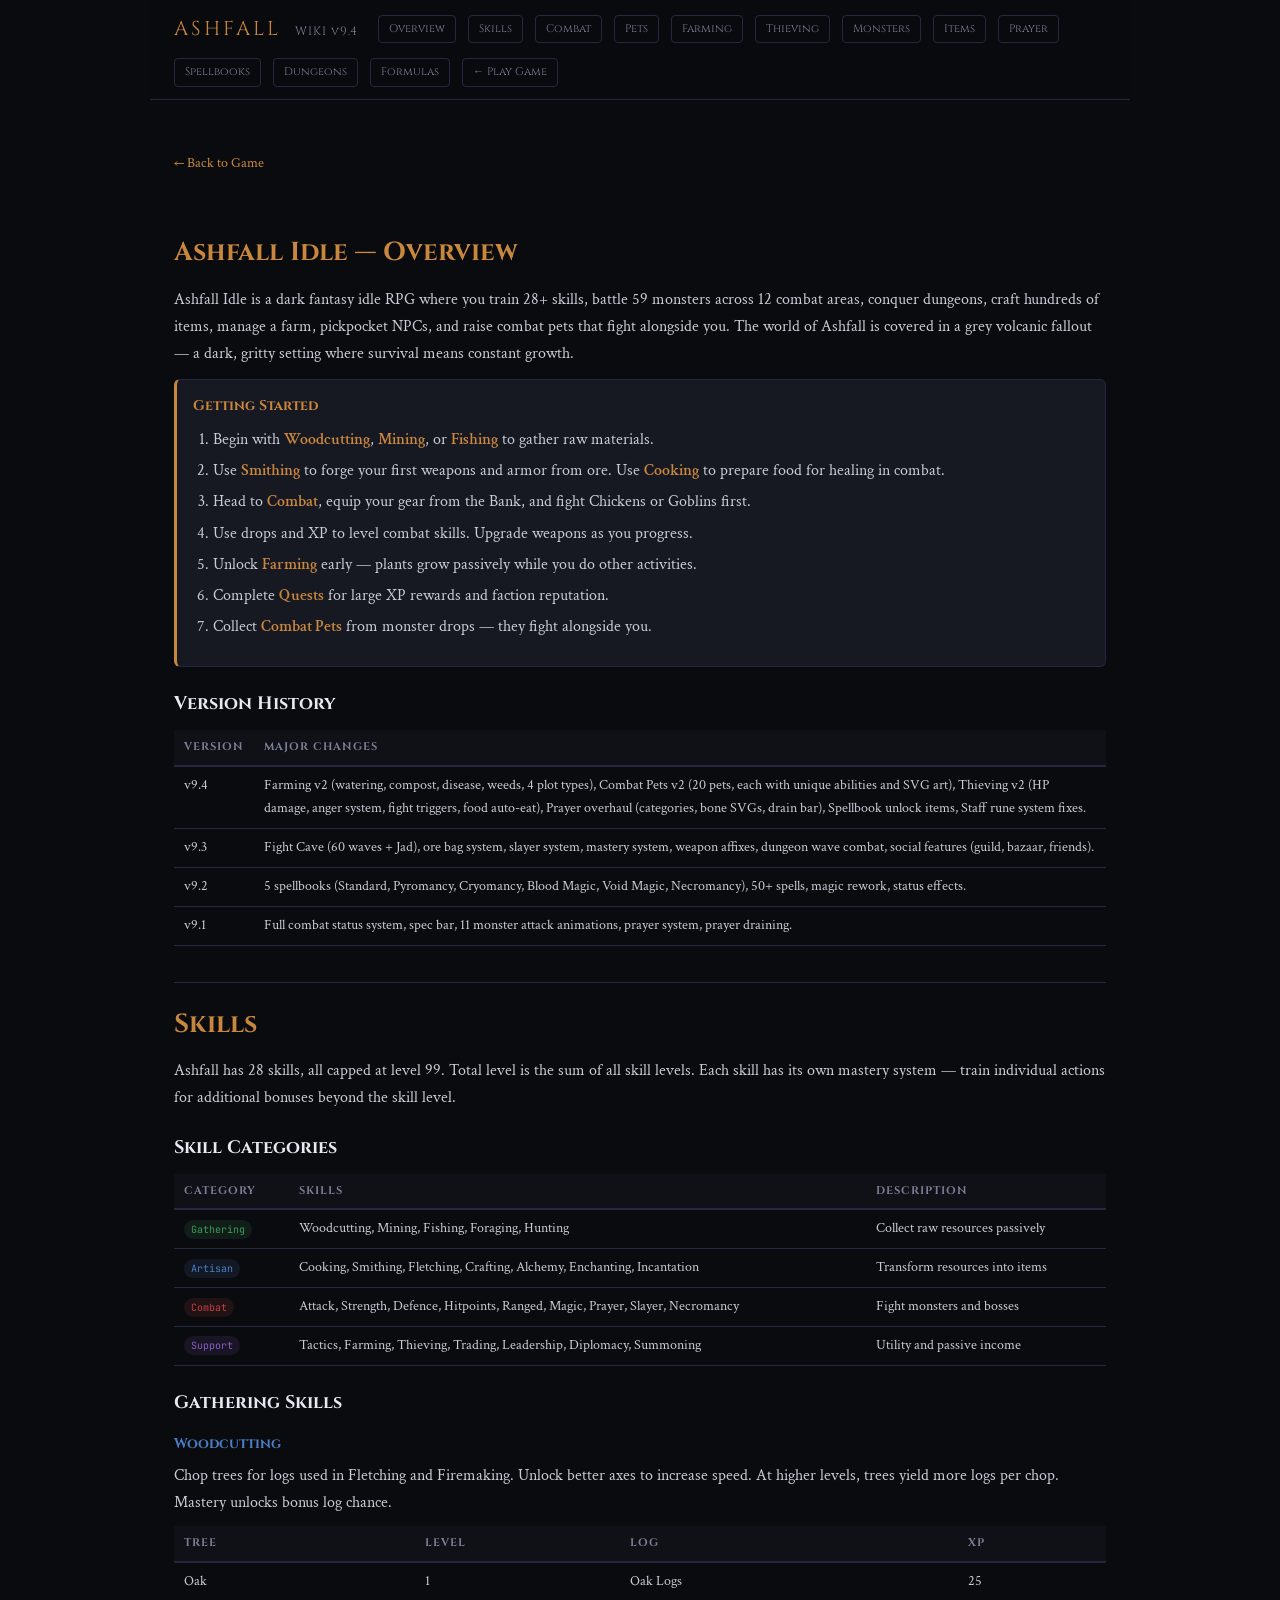
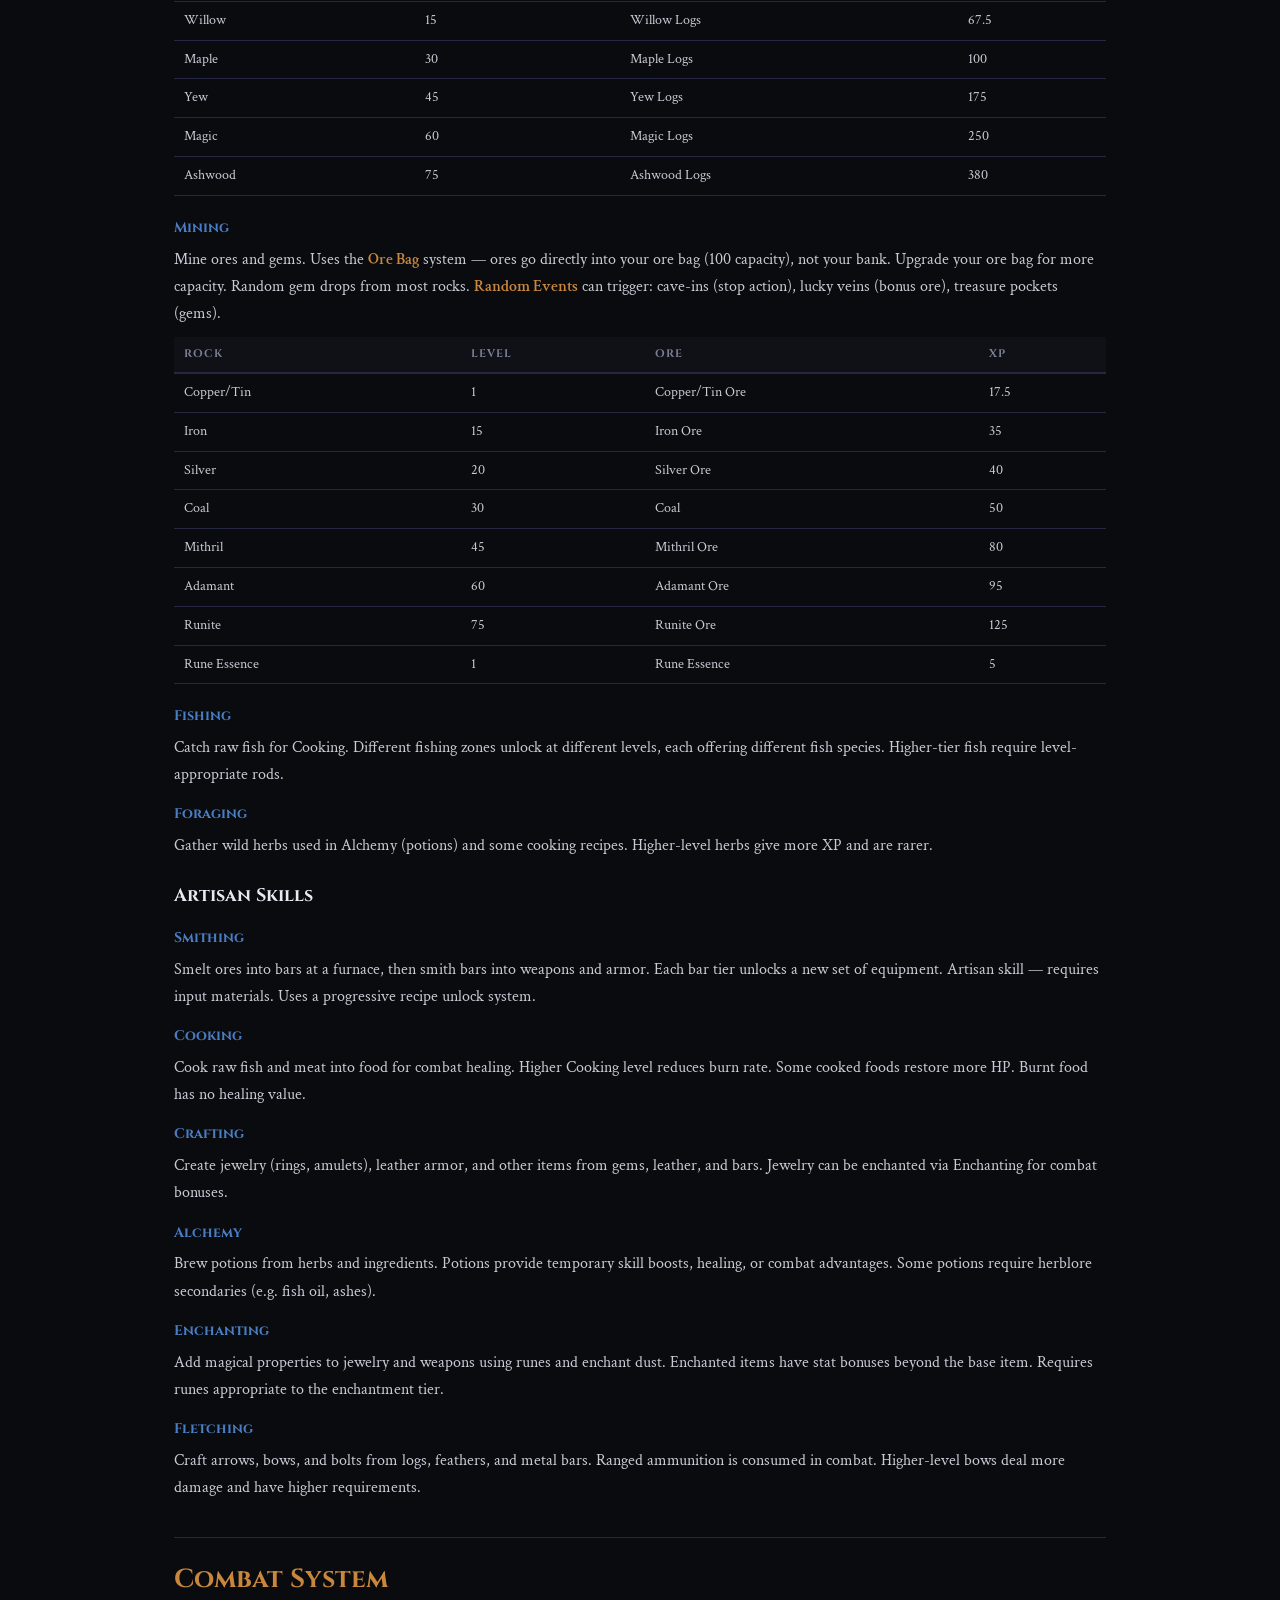
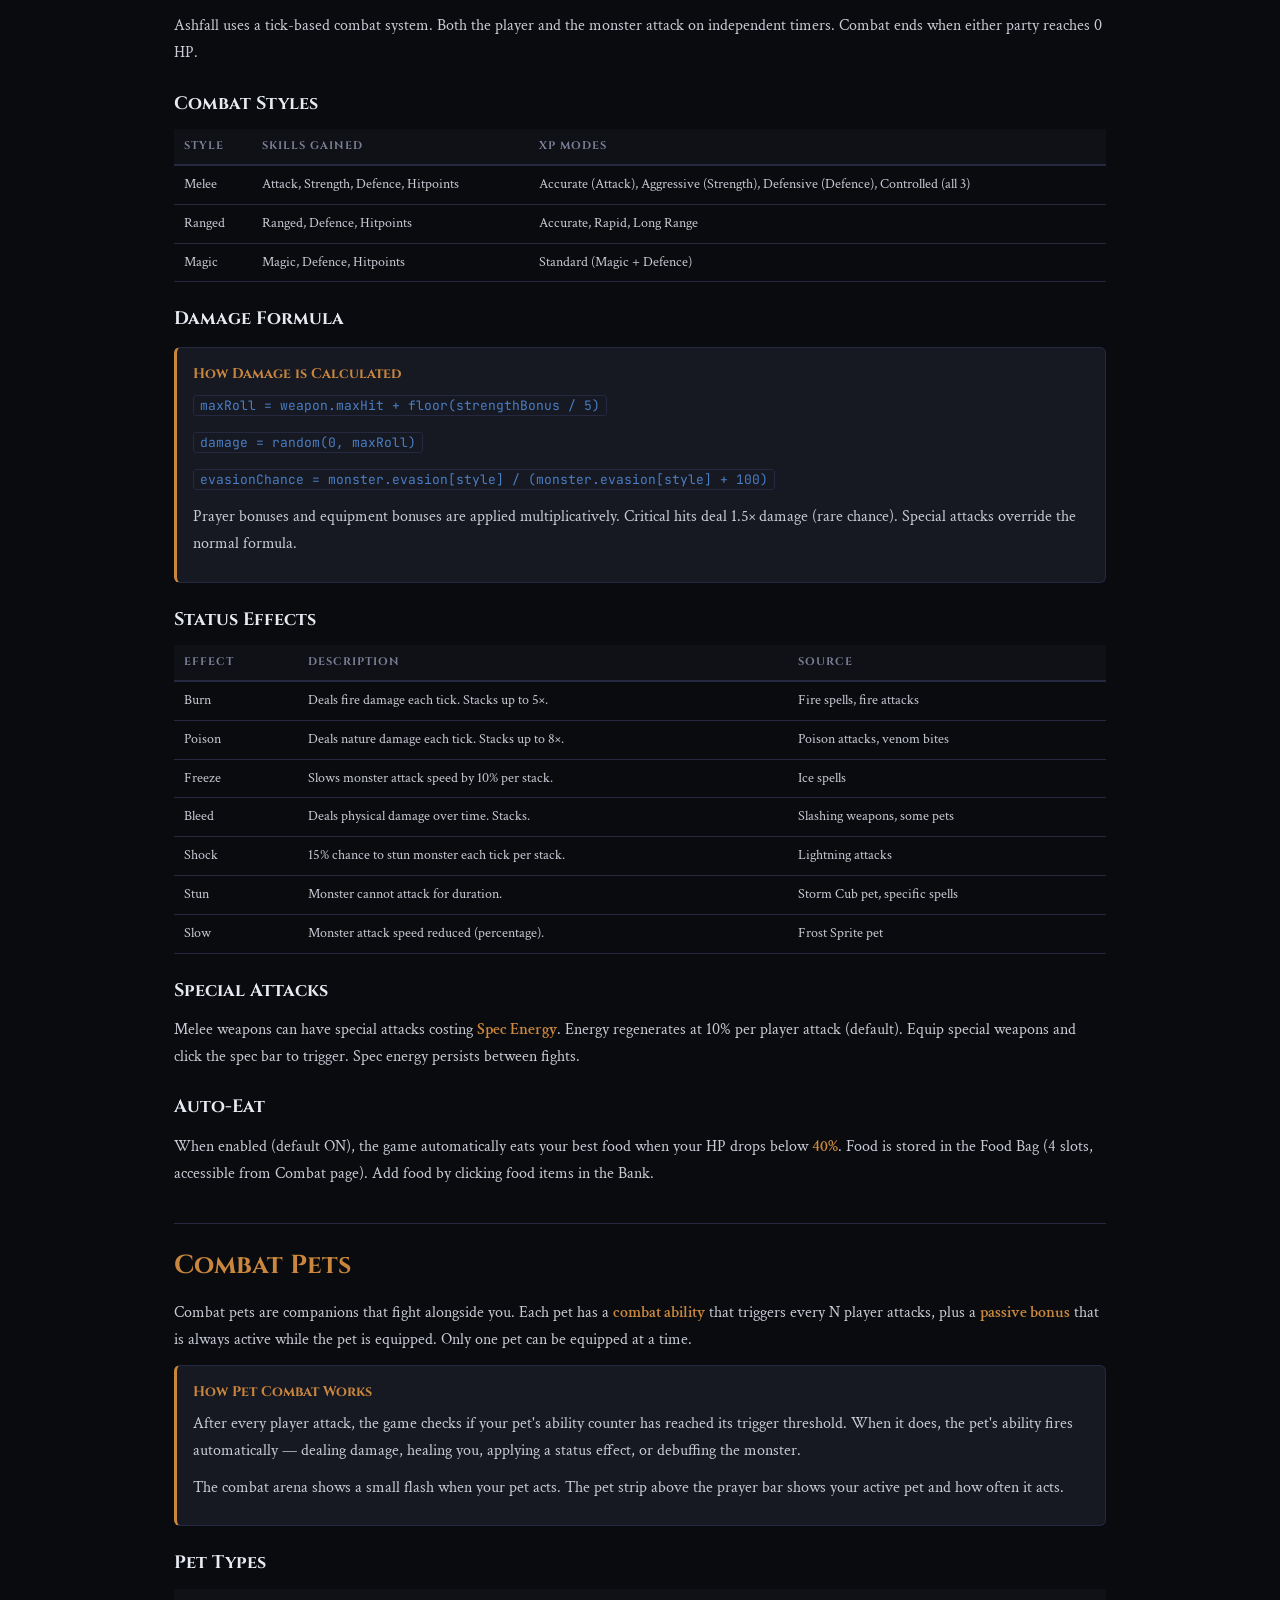
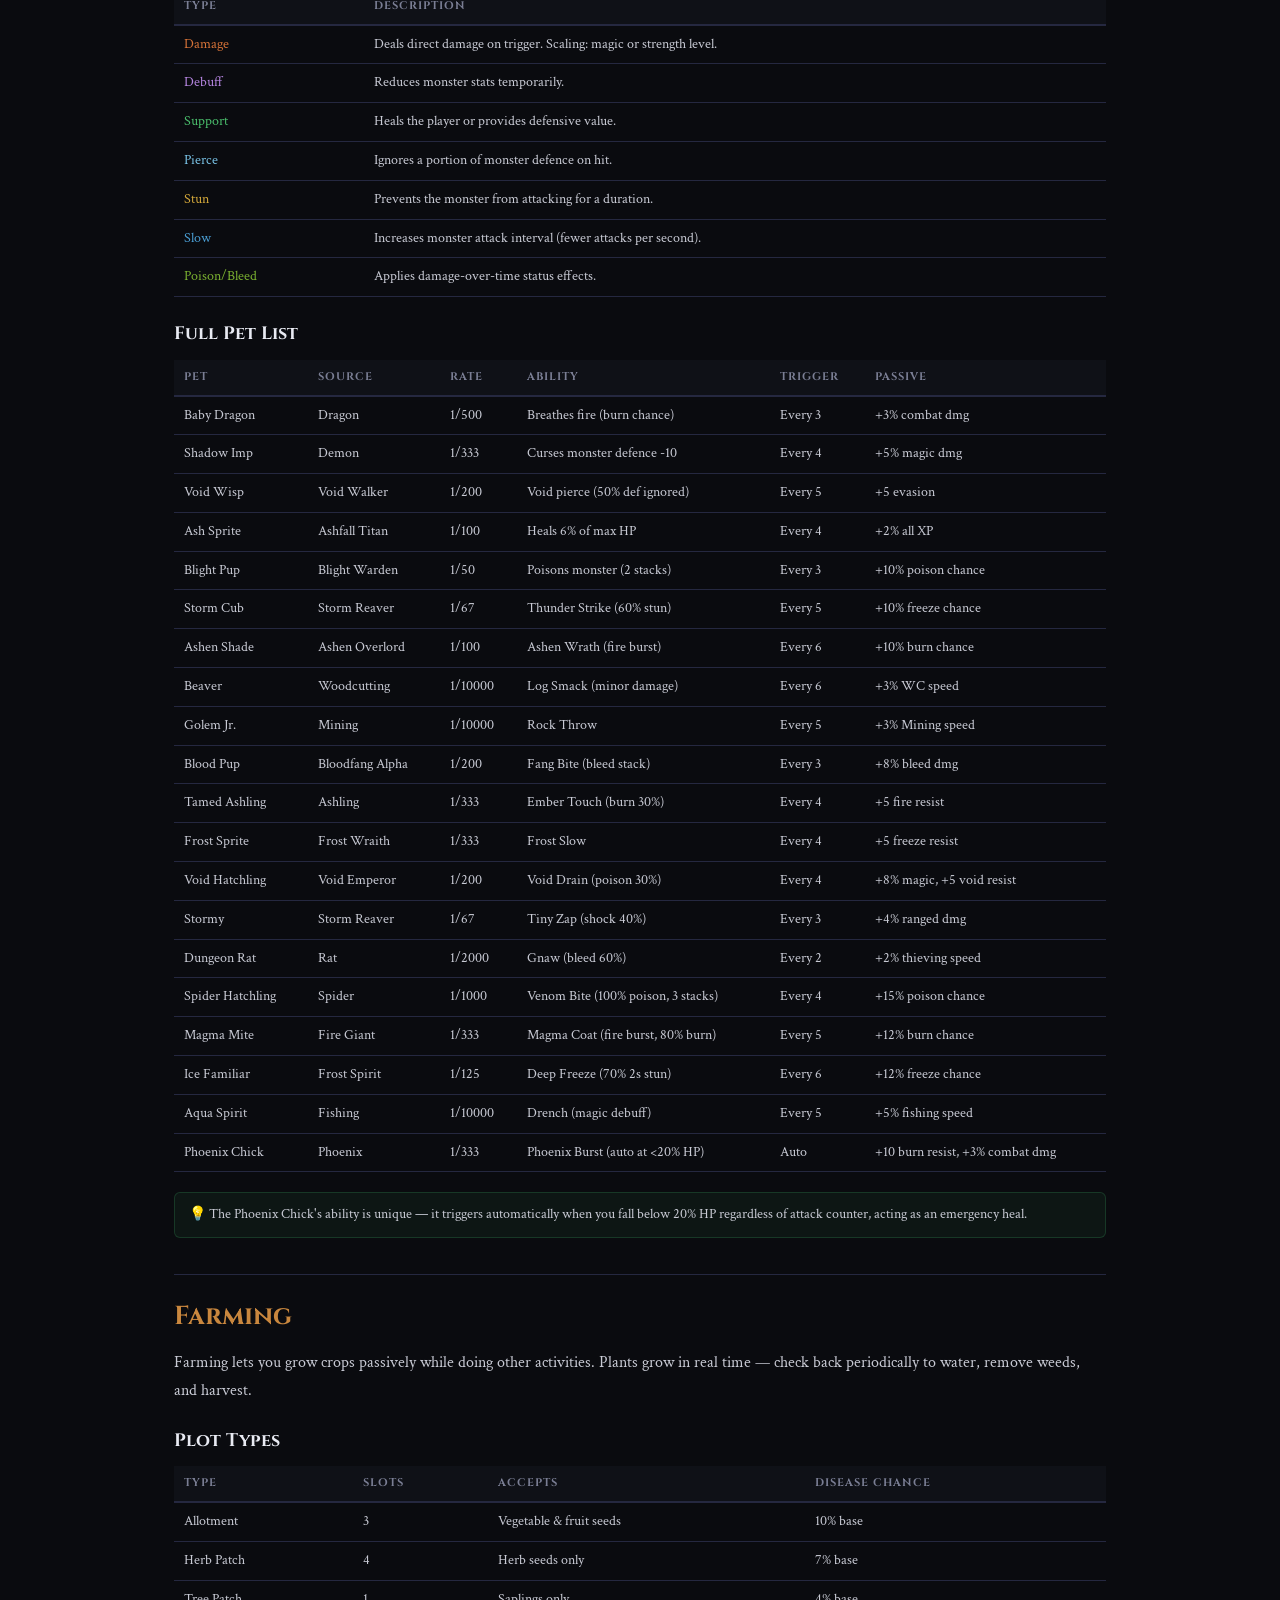
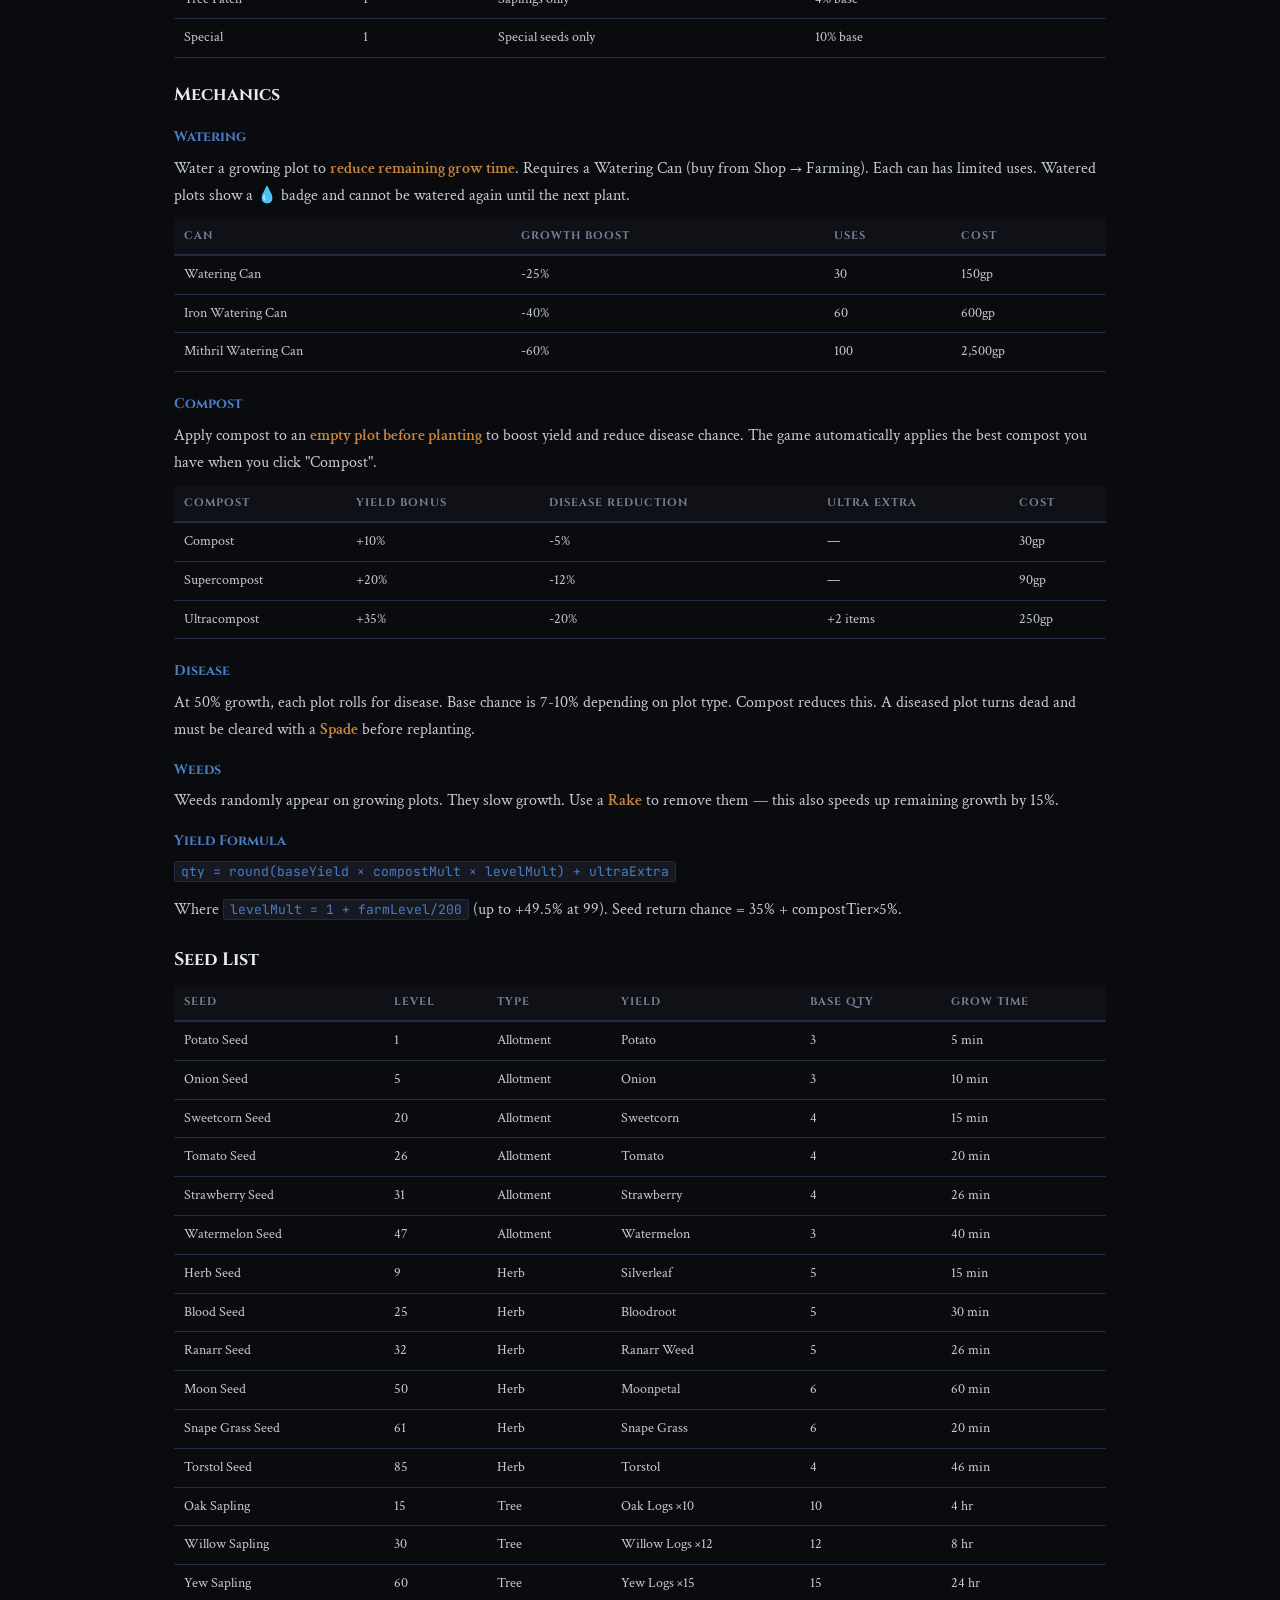
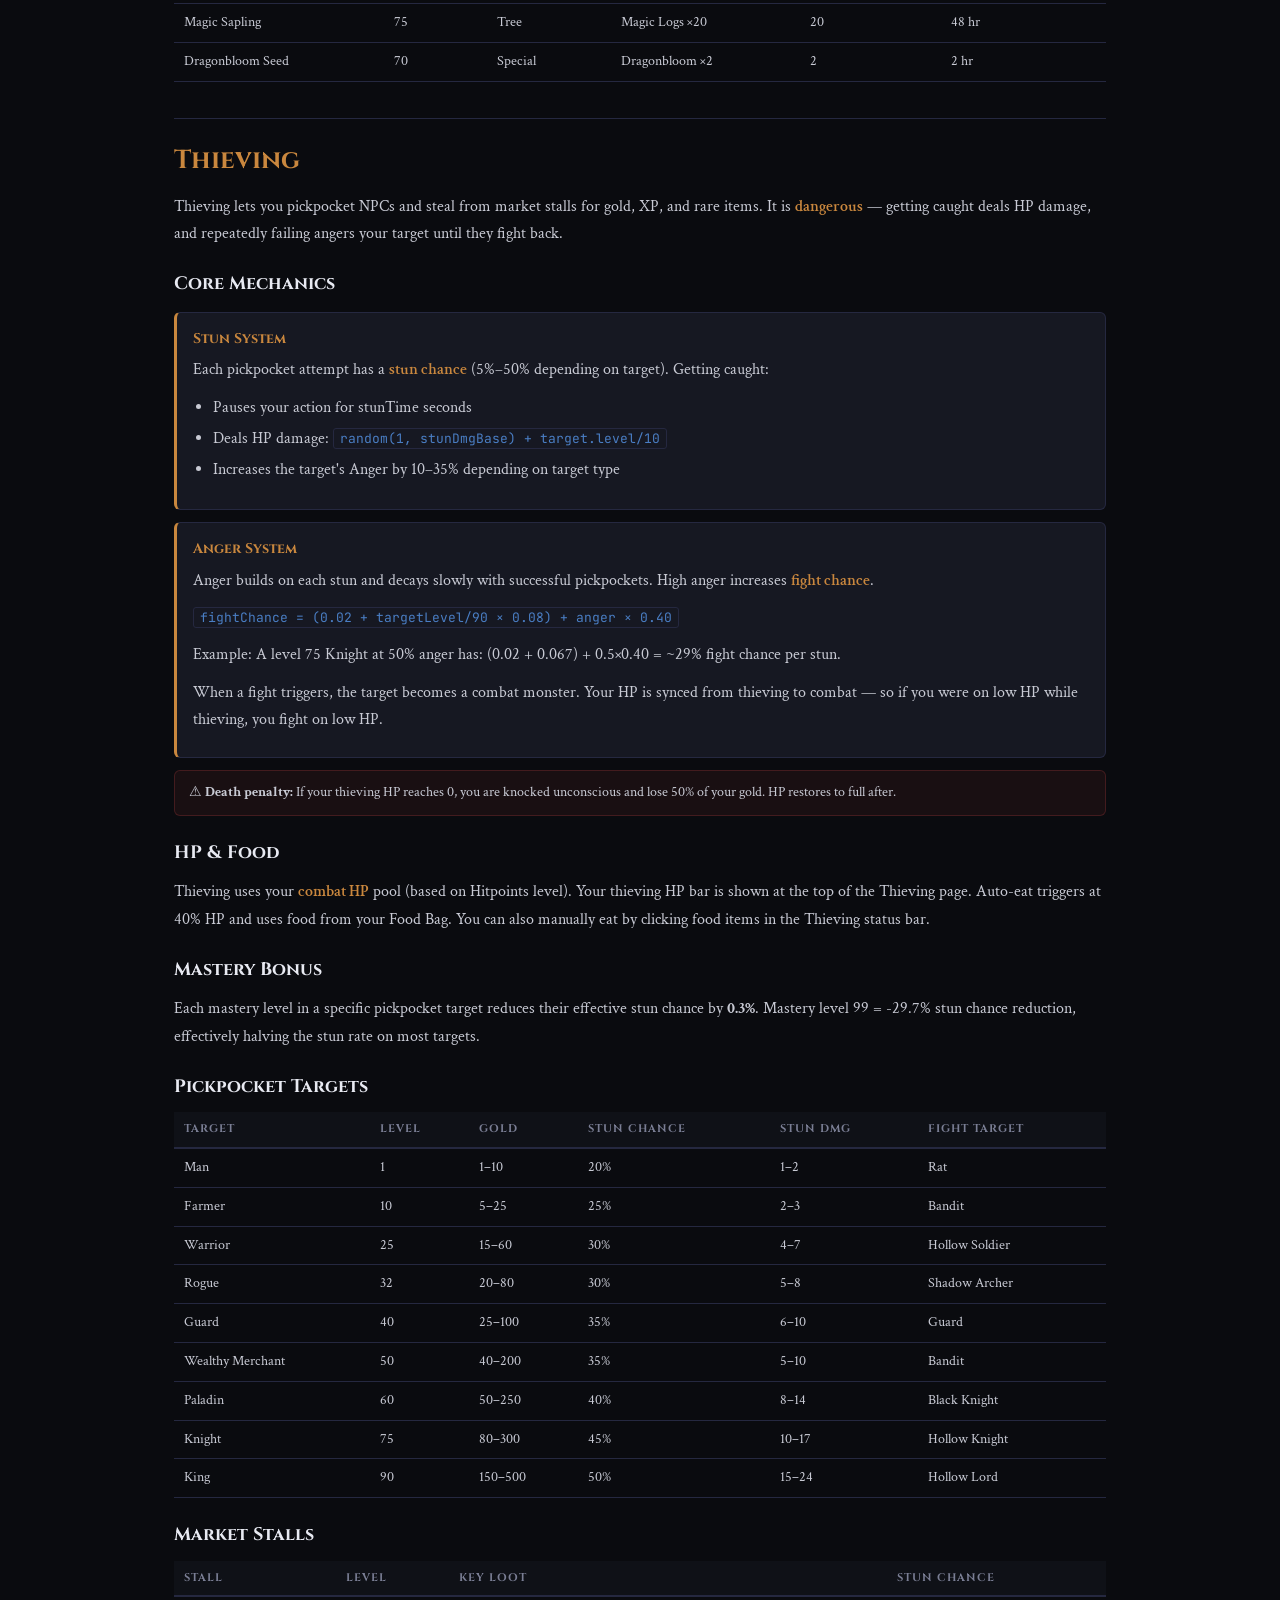
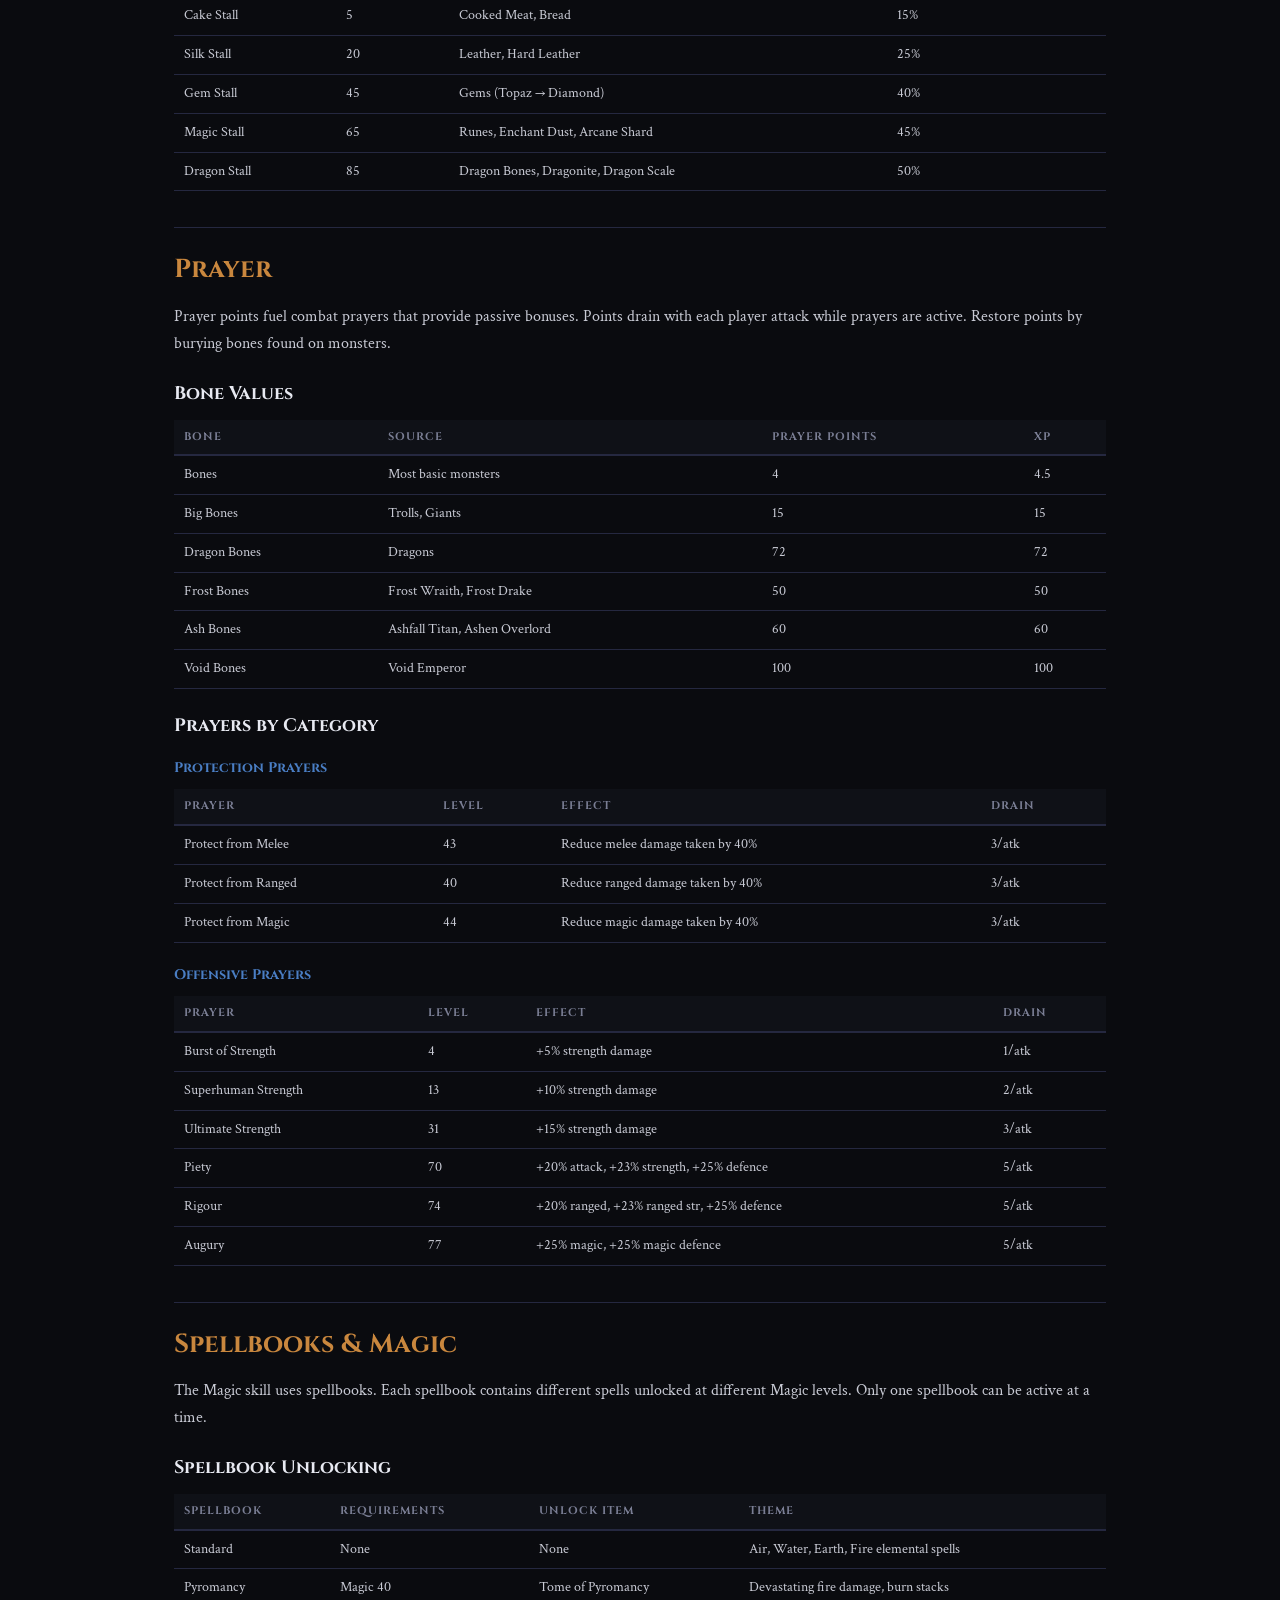
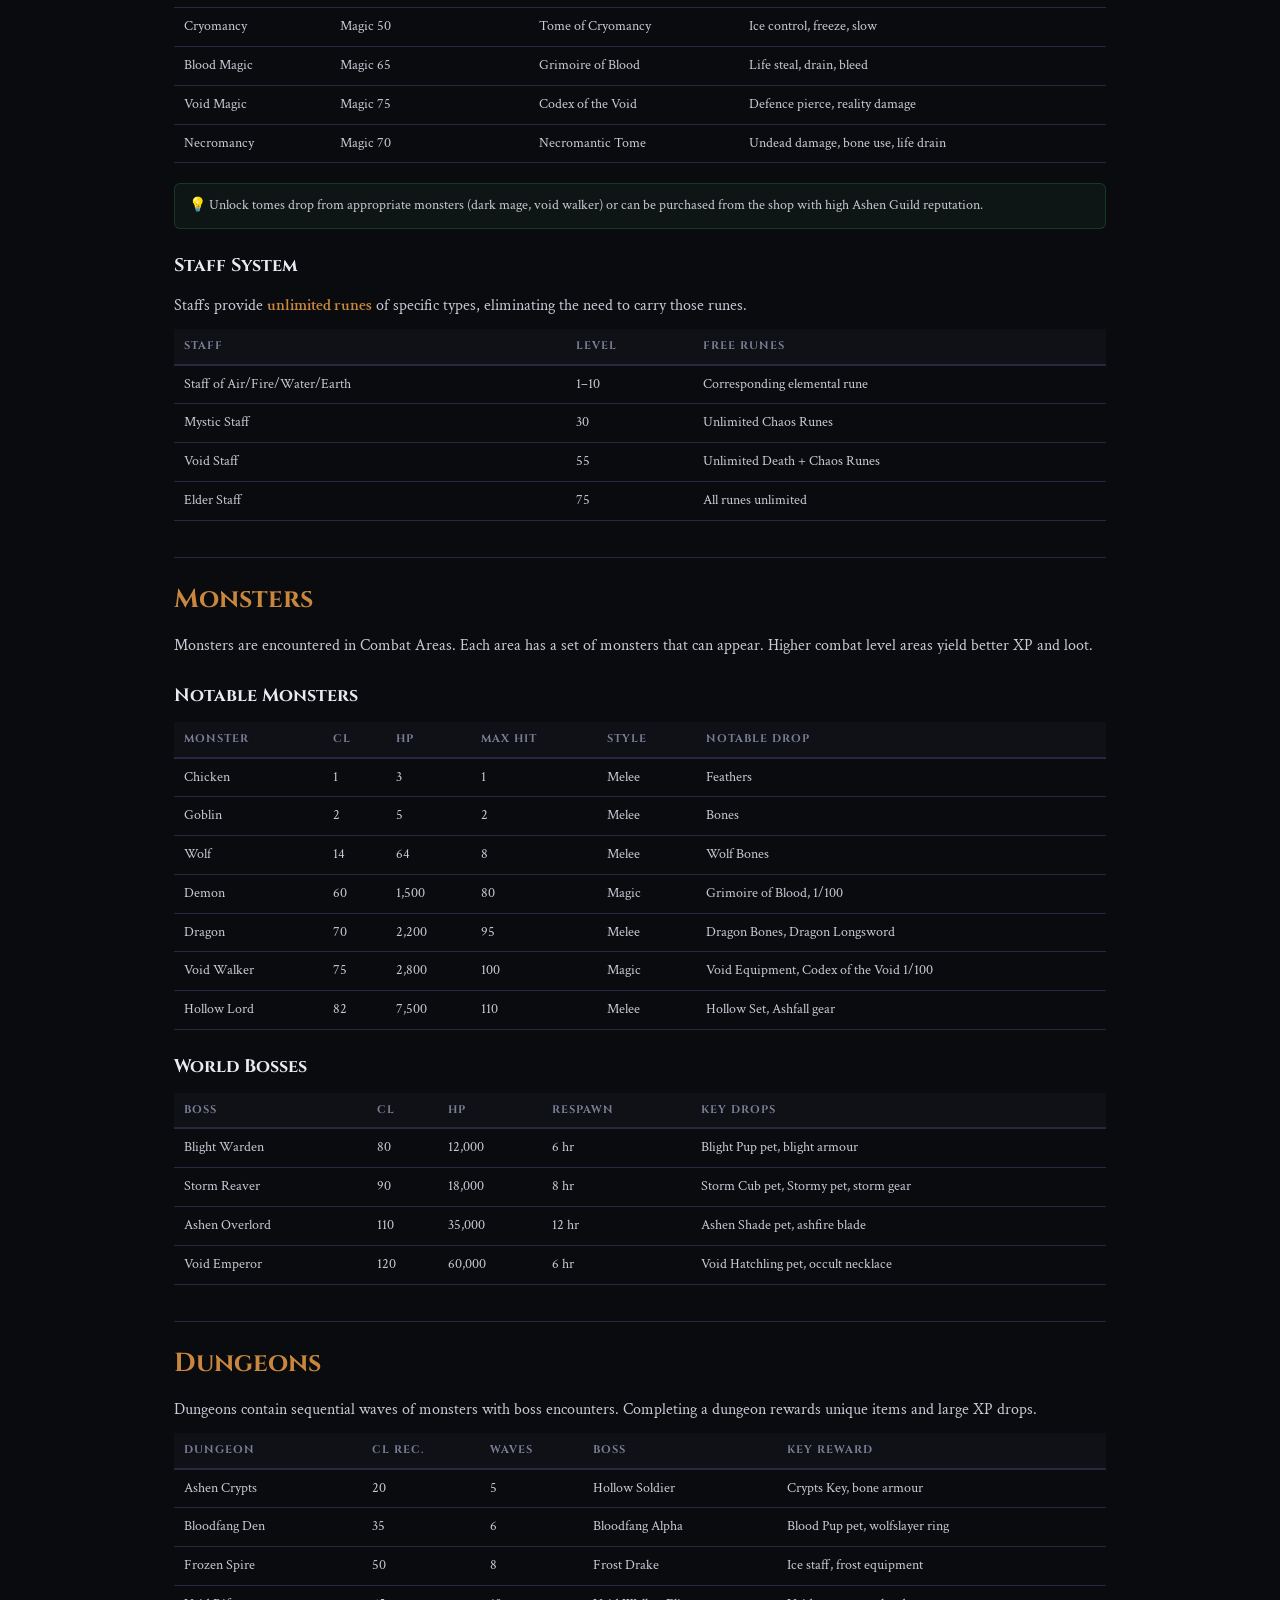
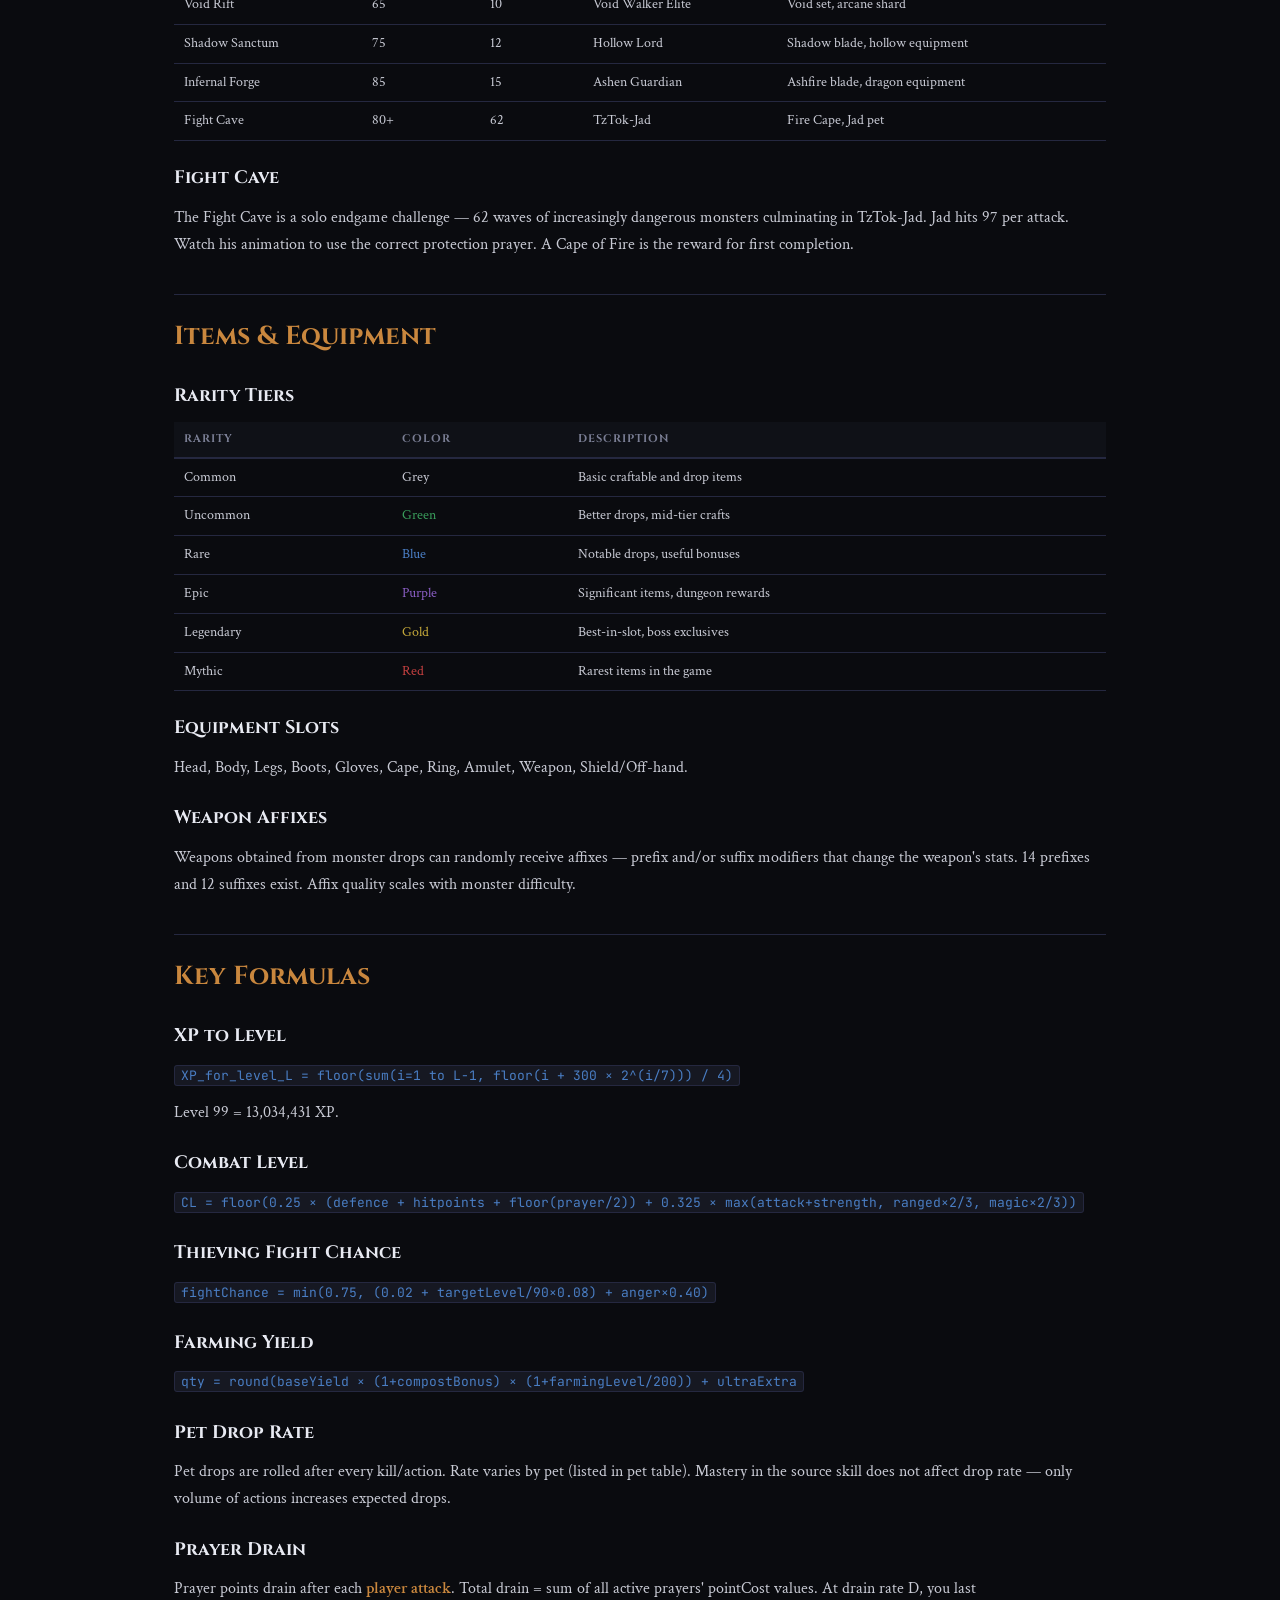
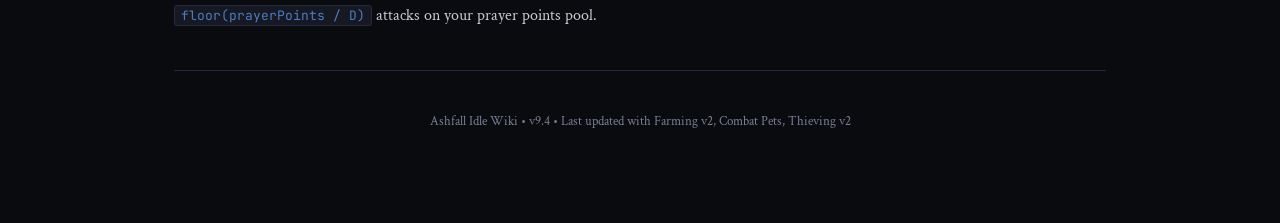
==== commit dda7dff0: "Thieving v2 + 8 more pets + comprehensive wiki THIEVING v2 — Full danger system: - Stun damage: each" ====
--- a/wiki.html
+++ b/wiki.html
@@ -3,439 +3,510 @@
 <head>
   <meta charset="UTF-8">
   <meta name="viewport" content="width=device-width, initial-scale=1.0">
-  <title>Ashfall Idle Wiki — Complete Game Encyclopedia</title>
-  <meta name="description" content="Complete wiki for Ashfall Idle. All skills, monsters, items, dungeons, quests, and mechanics documented.">
-  <link rel="icon" href="data:image/svg+xml,<svg xmlns='http://www.w3.org/2000/svg' viewBox='0 0 100 100'><text y='.9em' font-size='90'>📖</text></svg>">
+  <title>Ashfall Idle Wiki — Complete Encyclopedia</title>
   <link href="https://fonts.googleapis.com/css2?family=Cinzel:wght@400;600;700&family=Crimson+Text:ital,wght@0,400;0,600;1,400&family=JetBrains+Mono:wght@400;500&display=swap" rel="stylesheet">
   <style>
-    :root { --bg:#08090d; --bg2:#0d0f15; --bg3:#13151e; --border:#1e2030; --text:#c4c6d4; --dim:#5a5e74; --bright:#e8eaf4; --accent:#c9873e; --green:#3a9e5c; --blue:#4a80c8; --purple:#8a5ec8; --red:#c44444; --gold:#d4a83a; }
-    * { margin:0; padding:0; box-sizing:border-box; }
-    body { background:var(--bg); color:var(--text); font-family:'Crimson Text',Georgia,serif; font-size:16px; line-height:1.75; }
-    a { color:var(--accent); text-decoration:none; }
-    a:hover { text-decoration:underline; }
-    code { font-family:'JetBrains Mono',monospace; font-size:13px; background:var(--bg3); padding:1px 6px; border-radius:3px; color:#a0c0e8; }
-
-    /* Nav */
-    .wiki-nav { position:sticky; top:0; background:rgba(8,9,13,.96); backdrop-filter:blur(6px); border-bottom:1px solid var(--border); z-index:50; padding:0 32px; display:flex; align-items:center; gap:0; height:52px; }
-    .wn-logo { font-family:'Cinzel',serif; font-size:16px; color:var(--accent); letter-spacing:3px; font-weight:700; margin-right:32px; white-space:nowrap; }
-    .wn-links { display:flex; gap:2px; overflow-x:auto; flex:1; }
-    .wn-link { padding:6px 14px; font-family:'Cinzel',serif; font-size:11px; letter-spacing:1px; color:var(--dim); border-radius:4px; cursor:pointer; white-space:nowrap; transition:all .15s; }
-    .wn-link:hover, .wn-link.active { color:var(--accent); background:rgba(201,135,62,.08); }
-    .wn-back { margin-left:auto; color:var(--dim); font-size:12px; font-family:'Cinzel',serif; white-space:nowrap; }
-    .wn-back:hover { color:var(--accent); }
-
-    /* Layout */
-    .wiki-wrap { max-width:960px; margin:0 auto; padding:40px 24px 80px; }
-
-    /* Section */
-    .wiki-section { display:none; }
-    .wiki-section.active { display:block; }
-
-    /* Headings */
-    h1 { font-family:'Cinzel',serif; font-size:28px; color:var(--accent); margin:0 0 8px; padding-bottom:10px; border-bottom:1px solid var(--border); }
-    h2 { font-family:'Cinzel',serif; font-size:18px; color:var(--bright); margin:28px 0 10px; }
-    h3 { font-family:'Cinzel',serif; font-size:15px; color:var(--blue); margin:18px 0 6px; }
-    p { margin-bottom:12px; }
-    .intro { font-size:15px; color:var(--dim); margin-bottom:24px; }
-
-    /* Tables */
-    table { width:100%; border-collapse:collapse; margin:12px 0 24px; font-size:14px; }
-    th { font-family:'Cinzel',serif; font-size:11px; text-transform:uppercase; letter-spacing:1px; color:var(--dim); text-align:left; padding:8px 12px; border-bottom:2px solid var(--border); background:var(--bg2); }
-    td { padding:8px 12px; border-bottom:1px solid var(--border); vertical-align:top; }
-    tr:hover td { background:rgba(201,135,62,.02); }
-    .num { text-align:right; font-family:'JetBrains Mono',monospace; font-size:13px; }
-    .tag { display:inline-block; font-size:11px; padding:1px 7px; border-radius:3px; font-family:'JetBrains Mono',monospace; font-weight:500; }
-    .tag-g { background:rgba(58,158,92,.15); color:#4acc74; }
-    .tag-b { background:rgba(74,128,200,.15); color:#6ab0ff; }
-    .tag-p { background:rgba(138,94,200,.15); color:#b080ff; }
-    .tag-r { background:rgba(196,68,68,.15); color:#ff7070; }
-    .tag-a { background:rgba(201,135,62,.15); color:#d4a060; }
-    .tag-d { background:rgba(30,32,48,.8); color:var(--dim); border:1px solid var(--border); }
-
-    /* Cards */
-    .card-grid { display:grid; grid-template-columns:repeat(auto-fill,minmax(220px,1fr)); gap:12px; margin:16px 0 28px; }
-    .card { background:var(--bg2); border:1px solid var(--border); border-radius:8px; padding:16px; }
-    .card-title { font-family:'Cinzel',serif; font-size:13px; color:var(--accent); margin-bottom:8px; }
-    .card-body { font-size:13px; color:var(--dim); line-height:1.6; }
-    .card-stat { display:flex; justify-content:space-between; font-size:12px; padding:3px 0; border-bottom:1px solid var(--border); }
-    .card-stat:last-child { border-bottom:none; }
-    .card-stat-k { color:var(--dim); }
-    .card-stat-v { color:var(--accent); font-family:'JetBrains Mono',monospace; }
-
-    /* Skill table */
-    .skill-icon { width:28px; height:28px; vertical-align:middle; margin-right:8px; }
-
-    /* Monster tier */
-    .tier-label { font-family:'Cinzel',serif; font-size:13px; color:var(--gold); background:rgba(212,168,58,.1); border-left:3px solid var(--gold); padding:6px 12px; margin:20px 0 10px; border-radius:0 4px 4px 0; }
-
-    /* Tip boxes */
-    .tip { background:rgba(201,135,62,.07); border-left:3px solid var(--accent); padding:10px 14px; border-radius:0 6px 6px 0; margin:16px 0; font-size:14px; }
-    .tip strong { color:var(--accent); }
-    .warn { background:rgba(196,68,68,.07); border-left:3px solid var(--red); padding:10px 14px; border-radius:0 6px 6px 0; margin:16px 0; font-size:14px; }
-    .note { background:rgba(74,128,200,.07); border-left:3px solid var(--blue); padding:10px 14px; border-radius:0 6px 6px 0; margin:16px 0; font-size:14px; }
-
-    /* XP table */
-    .xp-milestones { display:grid; grid-template-columns:repeat(auto-fill,minmax(120px,1fr)); gap:6px; margin:12px 0; }
-    .xp-ml { background:var(--bg2); border:1px solid var(--border); border-radius:4px; padding:8px 10px; font-size:12px; text-align:center; }
-    .xp-ml-lv { font-family:'Cinzel',serif; color:var(--accent); font-size:16px; }
-    .xp-ml-xp { color:var(--dim); font-family:'JetBrains Mono',monospace; font-size:11px; }
-
-    /* Search */
-    .wiki-search { width:100%; background:var(--bg2); border:1px solid var(--border); border-radius:6px; padding:10px 14px; color:var(--text); font-size:15px; margin-bottom:20px; font-family:inherit; }
-    .wiki-search:focus { outline:none; border-color:var(--accent); }
-
-    @media(max-width:600px) { .wiki-wrap{padding:20px 16px 60px} th,td{padding:6px 8px} .wn-back{display:none} }
+    :root{--bg:#0a0b0f;--bg2:#0f1117;--bg3:#161822;--border:#252840;--text:#c8cad4;--dim:#7a7e94;--bright:#e8eaf2;--accent:#c9873e;--green:#3a9e5c;--blue:#4a7ec4;--purple:#8a5ec4;--red:#c44040;--yellow:#c4a83a}
+    *{margin:0;padding:0;box-sizing:border-box}
+    body{background:var(--bg);color:var(--text);font-family:'Crimson Text',Georgia,serif;font-size:16px;line-height:1.7}
+    .wiki-wrap{max-width:980px;margin:0 auto;padding:32px 24px 80px}
+    nav{position:sticky;top:0;background:rgba(10,11,15,0.97);backdrop-filter:blur(8px);padding:12px 24px;border-bottom:1px solid var(--border);z-index:100;display:flex;align-items:center;gap:12px;flex-wrap:wrap;max-width:980px;margin:0 auto}
+    .logo{font-family:'Cinzel',serif;font-size:20px;color:var(--accent);letter-spacing:3px;margin-right:8px}
+    .logo span{font-size:12px;color:var(--dim);letter-spacing:1px;margin-left:6px}
+    nav a{font-family:'Cinzel',serif;font-size:11px;color:var(--dim);text-decoration:none;padding:4px 10px;border:1px solid var(--border);border-radius:4px;transition:all .15s;white-space:nowrap}
+    nav a:hover{color:var(--accent);border-color:var(--accent)}
+    .back{color:var(--accent);font-size:14px;text-decoration:none;display:inline-block;margin:20px 0}
+    h1{font-family:'Cinzel',serif;font-size:26px;color:var(--accent);margin:36px 0 10px;padding-top:20px;border-top:1px solid var(--border)}
+    h1:first-of-type{border-top:none;margin-top:16px}
+    h2{font-family:'Cinzel',serif;font-size:18px;color:var(--bright);margin:22px 0 10px}
+    h3{font-family:'Cinzel',serif;font-size:14px;color:var(--blue);margin:14px 0 6px}
+    h4{font-family:'Cinzel',serif;font-size:13px;color:var(--yellow);margin:10px 0 5px}
+    p{margin-bottom:10px}
+    ul,ol{margin:8px 0 12px 20px}
+    li{margin-bottom:4px}
+    table{width:100%;border-collapse:collapse;margin:10px 0 20px;font-size:14px}
+    th{font-family:'Cinzel',serif;font-size:11px;text-transform:uppercase;letter-spacing:1px;color:var(--dim);text-align:left;padding:8px 10px;border-bottom:2px solid var(--border);background:var(--bg2)}
+    td{padding:7px 10px;border-bottom:1px solid var(--border);vertical-align:top;font-size:14px}
+    tr:hover td{background:rgba(201,135,62,0.03)}
+    .mech{background:var(--bg3);border:1px solid var(--border);border-left:3px solid var(--accent);border-radius:6px;padding:14px 16px;margin:12px 0}
+    .mech h3{margin-top:0;color:var(--accent)}
+    .warn{background:rgba(196,64,64,0.08);border:1px solid rgba(196,64,64,0.25);border-radius:6px;padding:10px 14px;margin:10px 0;font-size:14px}
+    .tip{background:rgba(58,158,92,0.08);border:1px solid rgba(58,158,92,0.25);border-radius:6px;padding:10px 14px;margin:10px 0;font-size:14px}
+    code{background:var(--bg3);border:1px solid var(--border);border-radius:3px;padding:1px 6px;font-family:'JetBrains Mono',monospace;font-size:13px;color:var(--blue)}
+    .tag{display:inline-block;font-size:10px;padding:1px 7px;border-radius:10px;font-family:'JetBrains Mono',monospace;vertical-align:middle}
+    .tg{background:rgba(58,158,92,0.12);color:var(--green)}
+    .ta{background:rgba(74,126,196,0.12);color:var(--blue)}
+    .tc{background:rgba(196,64,64,0.12);color:var(--red)}
+    .ts{background:rgba(138,94,196,0.12);color:var(--purple)}
+    .hi{color:var(--accent);font-weight:600}
+    .mono{font-family:'JetBrains Mono',monospace;font-size:13px}
+    .pet-type{display:inline-block;font-size:10px;padding:1px 7px;border-radius:10px;font-weight:600}
+    @media(max-width:600px){.wiki-wrap,.wiki-nav{padding:12px}}
   </style>
 </head>
 <body>
-
-<nav class="wiki-nav">
-  <div class="wn-logo">ASHFALL WIKI</div>
-  <div class="wn-links">
-    <div class="wn-link active" onclick="showSection('overview',this)">Overview</div>
-    <div class="wn-link" onclick="showSection('skills',this)">Skills</div>
-    <div class="wn-link" onclick="showSection('combat',this)">Combat</div>
-    <div class="wn-link" onclick="showSection('monsters',this)">Monsters</div>
-    <div class="wn-link" onclick="showSection('dungeons',this)">Dungeons</div>
-    <div class="wn-link" onclick="showSection('items',this)">Items</div>
-    <div class="wn-link" onclick="showSection('quests',this)">Quests</div>
-    <div class="wn-link" onclick="showSection('mechanics',this)">Mechanics</div>
-    <div class="wn-link" onclick="showSection('online',this)">Online</div>
-    <div class="wn-link" onclick="showSection('changelog',this)">Changelog</div>
-  </div>
-  <a href="/" class="wn-back">← Play Game</a>
+<nav>
+  <div class="logo">ASHFALL <span>WIKI v9.4</span></div>
+  <a href="#overview">Overview</a>
+  <a href="#skills">Skills</a>
+  <a href="#combat">Combat</a>
+  <a href="#pets">Pets</a>
+  <a href="#farming">Farming</a>
+  <a href="#thieving">Thieving</a>
+  <a href="#monsters">Monsters</a>
+  <a href="#items">Items</a>
+  <a href="#prayer">Prayer</a>
+  <a href="#spellbooks">Spellbooks</a>
+  <a href="#dungeons">Dungeons</a>
+  <a href="#formulas">Formulas</a>
+  <a href="./">← Play Game</a>
 </nav>
 
 <div class="wiki-wrap">
-
-  <!-- OVERVIEW -->
-  <div id="sec-overview" class="wiki-section active">
-    <h1>Ashfall Idle</h1>
-    <p class="intro">A dark fantasy idle RPG built for the browser. Free to play, no downloads, cloud saves. Train 28 skills, fight 77+ monsters, conquer 20 dungeons, and connect with other players in real time.</p>
-    <div class="card-grid">
-      <div class="card"><div class="card-title">Skills</div><div class="card-stat"><span class="card-stat-k">Total skills</span><span class="card-stat-v">28</span></div><div class="card-stat"><span class="card-stat-k">Max level</span><span class="card-stat-v">99</span></div><div class="card-stat"><span class="card-stat-k">XP to 99</span><span class="card-stat-v">13,034,431</span></div></div>
-      <div class="card"><div class="card-title">Combat</div><div class="card-stat"><span class="card-stat-k">Monsters</span><span class="card-stat-v">77+</span></div><div class="card-stat"><span class="card-stat-k">Combat areas</span><span class="card-stat-v">29</span></div><div class="card-stat"><span class="card-stat-k">Dungeons</span><span class="card-stat-v">20</span></div></div>
-      <div class="card"><div class="card-title">Content</div><div class="card-stat"><span class="card-stat-k">Quests</span><span class="card-stat-v">107</span></div><div class="card-stat"><span class="card-stat-k">Items</span><span class="card-stat-v">580+</span></div><div class="card-stat"><span class="card-stat-k">Recipes</span><span class="card-stat-v">400+</span></div></div>
-      <div class="card"><div class="card-title">Online</div><div class="card-stat"><span class="card-stat-k">Global chat</span><span class="card-stat-v">Live</span></div><div class="card-stat"><span class="card-stat-k">Guilds</span><span class="card-stat-v">Yes</span></div><div class="card-stat"><span class="card-stat-k">PvP</span><span class="card-stat-v">Arena</span></div></div>
-    </div>
-    <h2>Getting Started</h2>
-    <div class="tip"><strong>New player?</strong> Start with Woodcutting and Mining. Sell resources to build gold. Complete Pete's quest chain for early XP and gear.</div>
-    <table>
-      <tr><th>Priority</th><th>Action</th><th>Why</th></tr>
-      <tr><td>1</td><td>Train Woodcutting to 15+</td><td>Sell logs for starting gold</td></tr>
-      <tr><td>2</td><td>Train Mining to 15+</td><td>Unlock iron ore income</td></tr>
-      <tr><td>3</td><td>Start Pete's quest chain</td><td>Free gear + XP rewards</td></tr>
-      <tr><td>4</td><td>Train Attack + Strength to 20</td><td>Unlock better combat areas</td></tr>
-      <tr><td>5</td><td>Create an account</td><td>Enables cloud saves, chat, friends</td></tr>
-      <tr><td>6</td><td>Train Smithing to 30</td><td>Smith your own gear, save gold</td></tr>
-    </table>
-    <h2>Core Loop</h2>
-    <p>Train skills to gather resources → craft gear → fight stronger monsters → get better drops → train higher skills. Quests unlock special items and large XP rewards. Dungeons give the best drops. Guilds unlock shared banking and bonuses.</p>
-    <h2>Saving Your Progress</h2>
-    <p>The game auto-saves locally every 30 seconds. Create an account (Account page) to enable cloud saves that sync across all your devices. Cloud saves are automatic every 60 seconds when signed in.</p>
-  </div>
-
-  <!-- SKILLS -->
-  <div id="sec-skills" class="wiki-section">
-    <h1>Skills</h1>
-    <p class="intro">28 skills across four categories. Every skill levels from 1 to 99. Higher levels unlock faster actions, better resources, and new content.</p>
-    <div class="note">XP required for level 99 is <strong>13,034,431</strong>. The XP curve follows the RuneScape formula: each level requires roughly 10% more XP than the previous.</div>
-    <h2>XP Milestones</h2>
-    <div class="xp-milestones">
-      <div class="xp-ml"><div class="xp-ml-lv">10</div><div class="xp-ml-xp">1,154</div></div>
-      <div class="xp-ml"><div class="xp-ml-lv">20</div><div class="xp-ml-xp">4,470</div></div>
-      <div class="xp-ml"><div class="xp-ml-lv">30</div><div class="xp-ml-xp">13,363</div></div>
-      <div class="xp-ml"><div class="xp-ml-lv">40</div><div class="xp-ml-xp">37,224</div></div>
-      <div class="xp-ml"><div class="xp-ml-lv">50</div><div class="xp-ml-xp">101,333</div></div>
-      <div class="xp-ml"><div class="xp-ml-lv">60</div><div class="xp-ml-xp">273,742</div></div>
-      <div class="xp-ml"><div class="xp-ml-lv">70</div><div class="xp-ml-xp">737,627</div></div>
-      <div class="xp-ml"><div class="xp-ml-lv">80</div><div class="xp-ml-xp">1,986,068</div></div>
-      <div class="xp-ml"><div class="xp-ml-lv">90</div><div class="xp-ml-xp">5,346,332</div></div>
-      <div class="xp-ml"><div class="xp-ml-lv">99</div><div class="xp-ml-xp">13,034,431</div></div>
-    </div>
-    <h2>Gathering Skills</h2>
-    <table>
-      <tr><th>Skill</th><th>What You Gather</th><th>Key Levels</th></tr>
-      <tr><td><strong>Woodcutting</strong></td><td>Logs (Oak→Ashwood). Used in Fletching, Firemaking, Farming.</td><td>Lv1 Oak · Lv30 Maple · Lv60 Yew · Lv85 Ashwood</td></tr>
-      <tr><td><strong>Mining</strong></td><td>Ores and gems. Fuel for Smithing.</td><td>Lv1 Copper · Lv30 Coal · Lv55 Mithril · Lv85 Runite</td></tr>
-      <tr><td><strong>Fishing</strong></td><td>Raw fish cooked into food for combat healing.</td><td>Lv1 Shrimp · Lv35 Lobster · Lv60 Anglerfish · Lv85 Leviathan</td></tr>
-      <tr><td><strong>Foraging</strong></td><td>Herbs, mushrooms, crops. Used in Herblore.</td><td>Lv1 Silver · Lv30 Blood · Lv60 Moon · Lv80 Void</td></tr>
-      <tr><td><strong>Hunting</strong></td><td>Animal hides, bones, and rare drops.</td><td>Lv1 Rabbit · Lv30 Wolf · Lv50 Bear · Lv75 Dragon</td></tr>
-    </table>
-    <h2>Artisan Skills</h2>
-    <table>
-      <tr><th>Skill</th><th>What You Make</th><th>Key Levels</th></tr>
-      <tr><td><strong>Smithing</strong></td><td>Smelt ores → bars. Smith bars → weapons and armor.</td><td>Lv1 Bronze · Lv30 Steel · Lv55 Mithril · Lv80 Ashsteel</td></tr>
-      <tr><td><strong>Cooking</strong></td><td>Raw fish/meat → food that heals HP in combat.</td><td>Higher level = more HP healed, lower burn chance</td></tr>
-      <tr><td><strong>Herblore</strong></td><td>Herbs + secondaries → potions. Each potion gives a combat boost.</td><td>Lv10 Attack pot · Lv38 Magic · Lv65 Super restore · Lv90 Antifire</td></tr>
-      <tr><td><strong>Fletching</strong></td><td>Logs → bows. Feathers + metal → arrows.</td><td>Lv1 Bronze arrows · Lv40 Maple bow · Lv85 Ashsteel bow</td></tr>
-      <tr><td><strong>Crafting</strong></td><td>Leather armor, jewelry (rings/amulets), magical robes.</td><td>Lv1 Leather · Lv40 Studded · Lv70 Dragon · Lv80 Mystic</td></tr>
-      <tr><td><strong>Enchanting</strong></td><td>Imbue equipment with magical properties using runes.</td><td>Higher level = stronger enchantments</td></tr>
-      <tr><td><strong>Farming</strong></td><td>Plant seeds → harvest crops used in Herblore and Cooking.</td><td>Seeds planted in patches, grow over time</td></tr>
-      <tr><td><strong>Thieving</strong></td><td>Pickpocket NPCs and steal from stalls for gold and items.</td><td>Lv1 Man · Lv40 Guard · Lv75 Noble · Lv90 King</td></tr>
-    </table>
-    <h2>Combat Skills</h2>
-    <table>
-      <tr><th>Skill</th><th>Effect</th></tr>
-      <tr><td><strong>Attack</strong></td><td>Accuracy with melee weapons. Required to wield higher tier weapons.</td></tr>
-      <tr><td><strong>Strength</strong></td><td>Maximum melee damage. Each level adds damage potential.</td></tr>
-      <tr><td><strong>Defence</strong></td><td>Reduces damage taken. Required to wear higher tier armor.</td></tr>
-      <tr><td><strong>Hitpoints</strong></td><td>Maximum HP. Gained from combat automatically. Base 10, max 99.</td></tr>
-      <tr><td><strong>Ranged</strong></td><td>Accuracy and damage with bows and crossbows.</td></tr>
-      <tr><td><strong>Magic</strong></td><td>Accuracy and damage with spells. Required for Runecrafting and Herblore.</td></tr>
-      <tr><td><strong>Prayer</strong></td><td>Activate prayers that boost combat stats. Drained during combat, recharged by burying bones.</td></tr>
-      <tr><td><strong>Slayer</strong></td><td>Receive tasks to kill specific monsters for bonus XP and unique drops.</td></tr>
-      <tr><td><strong>Necromancy</strong></td><td>Raise undead, cast forbidden spells. Unlocks the Dark Path storyline.</td></tr>
-    </table>
-  </div>
-
-  <!-- COMBAT -->
-  <div id="sec-combat" class="wiki-section">
-    <h1>Combat</h1>
-    <p class="intro">Ashfall Idle uses a tick-based combat system. You attack once per tick automatically. Combat level determines which areas and monsters you can access.</p>
-    <h2>Combat Level Formula</h2>
-    <div class="tip">Combat Level = 0.25 × (Defence + Hitpoints + Prayer/2) + 0.325 × max(Attack+Strength, Ranged×2, Magic×2)</div>
-    <h2>Combat Styles</h2>
-    <table>
-      <tr><th>Style</th><th>Weapon Type</th><th>Best Against</th></tr>
-      <tr><td><span class="tag tag-r">Melee</span></td><td>Swords, axes, maces, daggers</td><td>Magic-using monsters</td></tr>
-      <tr><td><span class="tag tag-b">Ranged</span></td><td>Bows, crossbows + arrows</td><td>Melee-heavy monsters</td></tr>
-      <tr><td><span class="tag tag-p">Magic</span></td><td>Staves + runes</td><td>Ranged-focused monsters</td></tr>
-    </table>
-    <h2>Equipment Slots</h2>
-    <p>Head · Neck · Body · Legs · Hands · Feet · Ring · Back (cape) · Weapon · Shield · Ammo</p>
-    <h2>Prayers</h2>
-    <p>21 prayers split into Melee, Ranged, Magic, and Protection categories. Active prayers drain Prayer Points. Refill by burying bones — higher-tier bones restore more points. Dragon bones are the most efficient.</p>
-    <h2>Abilities & Special Attacks</h2>
-    <p>Unlock combat abilities as you level. Special attacks charge a bar and deal massive burst damage. Use the potion belt (4 slots) for quick access to boosts during combat.</p>
-    <h2>Loadout Swap</h2>
-    <p>Save up to 4 named gear loadouts in the combat screen. Swap between them instantly mid-fight. Your old gear returns to your bank automatically.</p>
-    <h2>Food & Auto-Eat</h2>
-    <p>Stock the Food Bag before combat. Enable Auto-Eat to automatically eat when HP drops below 40%. Higher-tier food heals more HP.</p>
-    <table>
-      <tr><th>Food</th><th>Heals</th><th>Requirement</th></tr>
-      <tr><td>Shrimp</td><td class="num">3</td><td>None</td></tr>
-      <tr><td>Trout</td><td class="num">7</td><td>Cooking 15</td></tr>
-      <tr><td>Lobster</td><td class="num">12</td><td>Cooking 40</td></tr>
-      <tr><td>Swordfish</td><td class="num">18</td><td>Cooking 45</td></tr>
-      <tr><td>Anglerfish</td><td class="num">22</td><td>Cooking 65</td></tr>
-      <tr><td>Leviathan Fillet</td><td class="num">30</td><td>Cooking 90</td></tr>
-    </table>
-  </div>
-
-  <!-- MONSTERS -->
-  <div id="sec-monsters" class="wiki-section">
-    <h1>Monsters</h1>
-    <p class="intro">77+ monsters across 29 combat areas and 20 dungeons. Each has unique drops, XP rates, and combat stats. Monster combat level indicates difficulty.</p>
-    <div class="tip"><strong>Slayer tip:</strong> Monsters assigned as Slayer tasks give +15% drop rate bonus while on task. Equip the Slayer helm for an additional +10%.</div>
-    <div class="tier-label">▸ Starter Tier (Combat 1–15)</div>
-    <table>
-      <tr><th>Monster</th><th>Cb Lv</th><th>HP</th><th>Style</th><th>Notable Drops</th></tr>
-      <tr><td>Chicken</td><td class="num">1</td><td class="num">5</td><td><span class="tag tag-r">Melee</span></td><td>Feathers, raw chicken</td></tr>
-      <tr><td>Rat</td><td class="num">2</td><td class="num">12</td><td><span class="tag tag-r">Melee</span></td><td>Bones, coins</td></tr>
-      <tr><td>Goblin</td><td class="num">5</td><td class="num">28</td><td><span class="tag tag-r">Melee</span></td><td>Bronze items, coins</td></tr>
-      <tr><td>River Snake</td><td class="num">6</td><td class="num">40</td><td><span class="tag tag-r">Melee</span></td><td>Snake skin, raw shrimp</td></tr>
-      <tr><td>Giant Spider</td><td class="num">8</td><td class="num">55</td><td><span class="tag tag-r">Melee</span></td><td>Spider leg, venom gland</td></tr>
-      <tr><td>Skeleton</td><td class="num">10</td><td class="num">65</td><td><span class="tag tag-r">Melee</span></td><td>Bones, iron items</td></tr>
-      <tr><td>Forest Troll</td><td class="num">12</td><td class="num">90</td><td><span class="tag tag-r">Melee</span></td><td>Troll hide, iron ore</td></tr>
-    </table>
-    <div class="tier-label">▸ Midgame Tier (Combat 16–40)</div>
-    <table>
-      <tr><th>Monster</th><th>Cb Lv</th><th>HP</th><th>Style</th><th>Notable Drops</th></tr>
-      <tr><td>Wolf</td><td class="num">18</td><td class="num">100</td><td><span class="tag tag-r">Melee</span></td><td>Wolf bones, pelt</td></tr>
-      <tr><td>Shadow Wolf</td><td class="num">22</td><td class="num">120</td><td><span class="tag tag-r">Melee</span></td><td>Shadow pelt (rare)</td></tr>
-      <tr><td>Dark Archer</td><td class="num">24</td><td class="num">130</td><td><span class="tag tag-b">Ranged</span></td><td>Iron arrows (x10), bow string</td></tr>
-      <tr><td>Swamp Witch</td><td class="num">30</td><td class="num">150</td><td><span class="tag tag-p">Magic</span></td><td>Eye of newt, death runes, magic potion</td></tr>
-      <tr><td>Cave Troll</td><td class="num">28</td><td class="num">180</td><td><span class="tag tag-r">Melee</span></td><td>Troll bones, coal ore, steel bar</td></tr>
-      <tr><td>Iron Golem</td><td class="num">35</td><td class="num">220</td><td><span class="tag tag-r">Melee</span></td><td>Iron bars (x2), <span class="tag tag-a">Golem Core 5%</span></td></tr>
-      <tr><td>Bandit</td><td class="num">36</td><td class="num">200</td><td><span class="tag tag-r">Melee</span></td><td>Coins, steel items</td></tr>
-    </table>
-    <div class="tier-label">▸ Advanced Tier (Combat 41–65)</div>
-    <table>
-      <tr><th>Monster</th><th>Cb Lv</th><th>HP</th><th>Style</th><th>Notable Drops</th></tr>
-      <tr><td>Venomspitter</td><td class="num">45</td><td class="num">280</td><td><span class="tag tag-b">Ranged</span></td><td>Venom sac, adamant ore, ranging potion</td></tr>
-      <tr><td>Cursed Knight</td><td class="num">50</td><td class="num">320</td><td><span class="tag tag-r">Melee</span></td><td>Cursed bones, steel sword, mithril bar</td></tr>
-      <tr><td>Frost Giant</td><td class="num">55</td><td class="num">380</td><td><span class="tag tag-r">Melee</span></td><td>Frost core, adamant bar, <span class="tag tag-a">Mithril sword 6%</span></td></tr>
-      <tr><td>Soul Reaper</td><td class="num">58</td><td class="num">350</td><td><span class="tag tag-p">Magic</span></td><td>Soul runes (x5), death runes, <span class="tag tag-a">Spirit shield 3%</span></td></tr>
-      <tr><td>Dragon</td><td class="num">60</td><td class="num">420</td><td><span class="tag tag-r">Melee</span></td><td>Dragon bones, dragon items</td></tr>
-    </table>
-    <div class="tier-label">▸ Endgame Tier (Combat 66–85)</div>
-    <table>
-      <tr><th>Monster</th><th>Cb Lv</th><th>HP</th><th>Style</th><th>Notable Drops</th></tr>
-      <tr><td>Abyssal Demon</td><td class="num">70</td><td class="num">450</td><td><span class="tag tag-r">Melee</span></td><td><span class="tag tag-p">Abyssal Whip 0.8%</span>, runite bar, wrath runes</td></tr>
-      <tr><td>Lava Titan</td><td class="num">75</td><td class="num">520</td><td><span class="tag tag-r">Melee</span></td><td>Lava core, obsidian bar, <span class="tag tag-p">Fire Cape 1%</span></td></tr>
-      <tr><td>Void Stalker</td><td class="num">78</td><td class="num">480</td><td><span class="tag tag-p">Magic</span></td><td><span class="tag tag-a">Void Sigil 5%</span>, soul runes</td></tr>
-    </table>
-    <div class="tier-label">▸ Elite Tier (Combat 86+)</div>
-    <table>
-      <tr><th>Monster</th><th>Cb Lv</th><th>HP</th><th>Style</th><th>Notable Drops</th></tr>
-      <tr><td>Elder Dragon</td><td class="num">88</td><td class="num">700</td><td><span class="tag tag-r">Melee</span></td><td><span class="tag tag-p">Draconic Visage 0.2%</span>, elder dragon bone</td></tr>
-      <tr><td>Bone Colossus</td><td class="num">92</td><td class="num">800</td><td><span class="tag tag-r">Melee</span></td><td>Colossus shard, <span class="tag tag-p">Berserker Ring 0.5%</span></td></tr>
-      <tr><td>Shadow Lord</td><td class="num">97</td><td class="num">900</td><td><span class="tag tag-p">Magic</span></td><td><span class="tag tag-p">Shadow Shield 0.4%</span>, shadow orb</td></tr>
-      <tr><td>Ashfall Titan</td><td class="num">120</td><td class="num">5000</td><td><span class="tag tag-r">Melee</span></td><td>Celestial essence, ashsteel bars, unique items</td></tr>
-    </table>
-  </div>
-
-  <!-- DUNGEONS -->
-  <div id="sec-dungeons" class="wiki-section">
-    <h1>Dungeons</h1>
-    <p class="intro">20 multi-wave dungeons. Each has a boss in the final wave. Completing a dungeon gives guaranteed drops from the reward table plus a chance at rare items.</p>
-    <div class="warn">You cannot flee from a dungeon once started. Make sure your food and gear are ready before entering.</div>
-    <table>
-      <tr><th>Dungeon</th><th>Req Cb</th><th>Waves</th><th>Best Rewards</th></tr>
-      <tr><td><strong>Goblin Warren</strong></td><td class="num">5</td><td class="num">4</td><td>Coins, bronze gear</td></tr>
-      <tr><td><strong>Haunted Crypt</strong></td><td class="num">10</td><td class="num">5</td><td>Big bones, prayer XP</td></tr>
-      <tr><td><strong>Spider Queen Lair</strong></td><td class="num">15</td><td class="num">6</td><td>Venom gland ×5, mithril ore</td></tr>
-      <tr><td><strong>Goblin Fortress</strong></td><td class="num">20</td><td class="num">5</td><td>Steel gear, coins</td></tr>
-      <tr><td><strong>Troll Fortress</strong></td><td class="num">30</td><td class="num">6</td><td>Golem core, steel bars</td></tr>
-      <tr><td><strong>Dragon Lair</strong></td><td class="num">40</td><td class="num">6</td><td>Dragon bones, dragon items</td></tr>
-      <tr><td><strong>Goblin Caves</strong></td><td class="num">45</td><td class="num">6</td><td>Adamant ore, coins</td></tr>
-      <tr><td><strong>Frozen Citadel</strong></td><td class="num">52</td><td class="num">6</td><td>Frost core, mithril bars ×3</td></tr>
-      <tr><td><strong>Ashen Depths</strong></td><td class="num">60</td><td class="num">7</td><td>Ashsteel bars, wrath runes</td></tr>
-      <tr><td><strong>Hollow Citadel</strong></td><td class="num">65</td><td class="num">7</td><td>Mithril+ gear</td></tr>
-      <tr><td><strong>Void Sanctum</strong></td><td class="num">70</td><td class="num">6</td><td><span class="tag tag-a">Spirit Shield 1.5%</span>, soul runes ×20</td></tr>
-      <tr><td><strong>Goblin Warren II</strong></td><td class="num">72</td><td class="num">7</td><td>Adamant gear</td></tr>
-      <tr><td><strong>Ashsteel Foundry</strong></td><td class="num">85</td><td class="num">7</td><td>Ashsteel bars ×5, berserker ring</td></tr>
-      <tr><td><strong>Shadow Fortress</strong></td><td class="num">85</td><td class="num">6</td><td><span class="tag tag-p">Shadow Shield 0.8%</span>, wrath runes ×25</td></tr>
-      <tr><td><strong>Corrupted Dungeon</strong></td><td class="num">88</td><td class="num">7</td><td>Runite items, ashsteel</td></tr>
-      <tr><td><strong>Elder Dragon Vault</strong></td><td class="num">90</td><td class="num">6</td><td><span class="tag tag-p">Draconic Visage 0.3%</span>, fire cape 1.5%</td></tr>
-    </table>
-    <div class="tip"><strong>Dungeon strategy:</strong> Bring enough food for all waves. Swordfish or better recommended for Lv50+ dungeons. Stock the potion belt with Super Restore.</div>
-  </div>
-
-  <!-- ITEMS -->
-  <div id="sec-items" class="wiki-section">
-    <h1>Items</h1>
-    <p class="intro">580+ unique items. Use the Bank search or sort by type to find what you need in-game.</p>
-    <h2>Gear Tiers</h2>
-    <table>
-      <tr><th>Tier</th><th>Metal</th><th>Attack Req</th><th>Defence Req</th><th>How to Get</th></tr>
-      <tr><td><span class="tag tag-d">T1</span> Bronze</td><td>Bronze bars</td><td class="num">1</td><td class="num">1</td><td>Smith (Smithing 1)</td></tr>
-      <tr><td><span class="tag tag-d">T2</span> Iron</td><td>Iron bars</td><td class="num">10</td><td class="num">10</td><td>Smith (Smithing 15)</td></tr>
-      <tr><td><span class="tag tag-d">T3</span> Steel</td><td>Steel bars</td><td class="num">20</td><td class="num">20</td><td>Smith (Smithing 30)</td></tr>
-      <tr><td><span class="tag tag-b">T4</span> Mithril</td><td>Mithril bars</td><td class="num">40</td><td class="num">40</td><td>Smith (Smithing 50)</td></tr>
-      <tr><td><span class="tag tag-g">T5</span> Adamant</td><td>Adamant bars</td><td class="num">55</td><td class="num">55</td><td>Smith (Smithing 65)</td></tr>
-      <tr><td><span class="tag tag-p">T6</span> Obsidian</td><td>Obsidian bars</td><td class="num">70</td><td class="num">70</td><td>Smith (Smithing 75)</td></tr>
-      <tr><td><span class="tag tag-r">T7</span> Runite</td><td>Runite bars</td><td class="num">75</td><td class="num">75</td><td>Drop / Bazaar</td></tr>
-      <tr><td><span class="tag tag-a">T8</span> Ashsteel</td><td>Ashsteel bars</td><td class="num">80</td><td class="num">80</td><td>Smith (Smithing 80)</td></tr>
-    </table>
-    <h2>Rare & Unique Items</h2>
-    <table>
-      <tr><th>Item</th><th>Source</th><th>Drop Rate</th><th>Effect</th></tr>
-      <tr><td>Abyssal Whip</td><td>Abyssal Demon (Lv70)</td><td class="num">0.8%</td><td>+75 attack, +60 strength</td></tr>
-      <tr><td>Fire Cape</td><td>Lava Titan / Elder Dragon Vault</td><td class="num">1%</td><td>+18 defence, +4 strength</td></tr>
-      <tr><td>Berserker Ring</td><td>Bone Colossus / Ashsteel Foundry</td><td class="num">0.5%</td><td>+8 strength bonus</td></tr>
-      <tr><td>Spirit Shield</td><td>Soul Reaper / Void Sanctum</td><td class="num">1.5%</td><td>+30 defence, +8 prayer</td></tr>
-      <tr><td>Shadow Shield</td><td>Shadow Lord / Shadow Fortress</td><td class="num">0.4%</td><td>+40 defence, +15 magic</td></tr>
-      <tr><td>Draconic Visage</td><td>Elder Dragon / Elder Dragon Vault</td><td class="num">0.2%</td><td>Craft into dragonfire shield</td></tr>
-    </table>
-    <h2>Rarity System</h2>
-    <div class="card-grid">
-      <div class="card"><div class="card-title" style="color:#888">Common</div><div class="card-body">Basic resources, food, standard gear. Drop from most monsters.</div></div>
-      <div class="card"><div class="card-title" style="color:#4a80c8">Rare</div><div class="card-body">Special weapons, armors. Highlighted blue in bank. Notable drops.</div></div>
-      <div class="card"><div class="card-title" style="color:#8a5ec8">Epic</div><div class="card-body">Best-in-slot or near-BiS items. Highlighted purple. Under 1% drop rate.</div></div>
-      <div class="card"><div class="card-title" style="color:#d4a83a">Legendary</div><div class="card-body">Unique items from world bosses or questline rewards. Gold highlight.</div></div>
-    </div>
-  </div>
-
-  <!-- QUESTS -->
-  <div id="sec-quests" class="wiki-section">
-    <h1>Quests</h1>
-    <p class="intro">107 quests across 14 NPC chains. Quests have level requirements and prerequisites — you must complete earlier quests in a chain before unlocking later ones.</p>
-    <div class="note">The Quest page in-game shows all quests grouped by NPC. <span style="color:#3a9e5c">Green badges</span> = requirement met. <span style="color:#c44040">Red badges</span> = not yet met.</div>
-    <h2>NPC Quest Chains</h2>
-    <table>
-      <tr><th>NPC</th><th>Chain Length</th><th>Skill Requirements</th><th>Final Reward</th></tr>
-      <tr><td><strong>Old Pete</strong></td><td class="num">4</td><td>None → Attack 5</td><td>Gear + XP</td></tr>
-      <tr><td><strong>Commander Elara</strong></td><td class="num">4</td><td>Attack 10 → Attack 50, Defence 40</td><td>Silver Champion Sword + rep</td></tr>
-      <tr><td><strong>Garrick</strong></td><td class="num">7</td><td>Mining 15 → Smithing 80</td><td>Master Smithing Hammer</td></tr>
-      <tr><td><strong>Krolgar</strong></td><td class="num">4</td><td>None → Strength 40</td><td>Bloodfang Cleaver</td></tr>
-      <tr><td><strong>Archivist Ilyana</strong></td><td class="num">4</td><td>Magic 1 → Magic 70+</td><td>Voidseer Staff</td></tr>
-      <tr><td><strong>Zara (Herbalist)</strong></td><td class="num">4</td><td>Foraging 10 → Herblore 65</td><td>Master Herbalist Cape</td></tr>
-      <tr><td><strong>Captain Rena</strong></td><td class="num">4</td><td>Fishing 10 → Fishing 85</td><td>Master Fisher Rod</td></tr>
-      <tr><td><strong>Scout Mira</strong></td><td class="num">4</td><td>Combat 25 → Attack 85, Slayer 75</td><td>Apex Hunter Amulet</td></tr>
-      <tr><td><strong>Aldric (Archivist)</strong></td><td class="num">4</td><td>Runecrafting 1 → RC 75, Magic 70</td><td>Runemaster Hat</td></tr>
-    </table>
-    <h2>Storyline Quests</h2>
-    <table>
-      <tr><th>Chain</th><th>Chapters</th><th>Requirement</th><th>Alignment</th></tr>
-      <tr><td>The Ashfall Prophecy</td><td class="num">4</td><td>Combat progression</td><td><span class="tag tag-g">Good</span></td></tr>
-      <tr><td>The Dark Path</td><td class="num">2</td><td>Evil choices</td><td><span class="tag tag-r">Evil</span></td></tr>
-      <tr><td>The Shadow Rising</td><td class="num">3</td><td>Attack 40, Magic 30</td><td><span class="tag tag-g">Good</span></td></tr>
-    </table>
-  </div>
-
-  <!-- MECHANICS -->
-  <div id="sec-mechanics" class="wiki-section">
-    <h1>Game Mechanics</h1>
-    <h2>Offline Progression</h2>
-    <p>The game calculates offline gains when you return. Skills continue training, gathering resources and XP. Combat does not run offline. The offline cap is 24 hours.</p>
-    <h2>Alignment System</h2>
-    <p>Two axes: <strong>Moral</strong> (Good ↔ Evil) and <strong>Order</strong> (Lawful ↔ Chaotic). Your alignment shifts based on your actions:</p>
-    <table>
-      <tr><th>Action</th><th>Moral Shift</th><th>Order Shift</th></tr>
-      <tr><td>Kill evil monster</td><td>+1 Good</td><td>—</td></tr>
-      <tr><td>Kill innocent creature</td><td>+2 Evil</td><td>+1 Chaotic</td></tr>
-      <tr><td>Kill neutral creature</td><td>—</td><td>+1 Chaotic</td></tr>
-      <tr><td>Quest: moral choice</td><td>±3–25</td><td>±3–15</td></tr>
-    </table>
-    <h2>Reputation</h2>
-    <p>Each faction (Silver Order, Ashen Guild, Bloodfang Clan, Veiled Circle) has its own reputation track. Higher rep unlocks exclusive shop items and quest access.</p>
-    <h2>Slayer System</h2>
-    <p>A Slayer Master assigns tasks to kill a specific number of a certain monster. Completing tasks grants Slayer XP. While on task: +15% drop rate, eligible for unique slayer drops.</p>
-    <h2>Mastery</h2>
-    <p>Each action within a skill has a Mastery level (0–99). Higher mastery increases efficiency: faster actions, better resource yields, or higher XP per action.</p>
-    <h2>Pets</h2>
-    <p>18 pets available. Each gives a passive bonus when active (e.g. +5% woodcutting speed, +1% drop rate). Found as rare drops from skills or combat.</p>
-  </div>
-
-  <!-- ONLINE -->
-  <div id="sec-online" class="wiki-section">
-    <h1>Online Features</h1>
-    <p class="intro">Ashfall Idle uses Firebase for real-time multiplayer. All social features require creating an account (free).</p>
-    <h2>Accounts</h2>
-    <p>Anonymous players can chat and play locally but cannot use cloud saves, friend lists, or guilds. Create a free account via email or Google Sign-In to unlock all online features. Progress is saved to the cloud every 60 seconds.</p>
-    <h2>Global Chat</h2>
-    <p>Real-time chat visible to all online players. Messages show player name, level tag, and timestamp. System messages (server announcements) appear in amber.</p>
-    <h2>Guilds</h2>
-    <p>Create a guild for 1,000 gold. Guilds have 7 ranks: Recruit → Member → Sergeant → Lieutenant → Captain → General → Leader. The Leader can configure rank permissions, deposit/withdraw item bank rules, emblem, and description. The gold bank and item bank are shared between all members based on rank permissions.</p>
-    <h2>Friends System</h2>
-    <p>Send friend requests by searching for any player's name. Incoming requests appear in the Friends page. Accepted friends can send private messages. Both sent and received requests show as pending until accepted.</p>
-    <h2>PvP Arena</h2>
-    <p>Challenge other players to 1v1 combat. Your gear and stats are used in the fight simulation. Winners gain rating; losers lose rating. Bounties can be placed on specific players.</p>
-    <h2>Bazaar (Player Market)</h2>
-    <p>List items for sale at your set price. Other players can buy instantly. Gold from sales is held until you collect it from the Bazaar page.</p>
-  </div>
-
-  <!-- CHANGELOG -->
-  <div id="sec-changelog" class="wiki-section">
-    <h1>Changelog</h1>
-    <table>
-      <tr><th>Version</th><th>Date</th><th>Highlights</th></tr>
-      <tr><td><strong>v9.6</strong></td><td>Apr 2026</td><td>Admin panel rebuild (10 tabs, JS switching), give-to-player system, global game settings via Firestore, index page redesign, wiki overhaul</td></tr>
-      <tr><td><strong>v9.5</strong></td><td>Apr 2026</td><td>18 new monsters (spider→shadow lord), 6 dungeons, 8 combat areas, Shadow Rising storyline, new items (abyssal whip, fire cape, berserker ring)</td></tr>
-      <tr><td><strong>v9.4</strong></td><td>Apr 2026</td><td>Quest level requirements, 16 new quests, combat loadout swap (4 slots), bank sort (6 modes)</td></tr>
-      <tr><td><strong>v9.3</strong></td><td>Apr 2026</td><td>DiceBear combat avatar, guild item bank, guild settings panel, outbound friend requests</td></tr>
-      <tr><td><strong>v9.2</strong></td><td>Apr 2026</td><td>Restored hand-crafted SVG art, fixed rendering pipeline bug</td></tr>
-      <tr><td><strong>v9.1</strong></td><td>Apr 2026</td><td>240 game-icons.net SVGs (replaced), 11 missing smithing SVGs added</td></tr>
-      <tr><td><strong>v9.0</strong></td><td>Apr 2026</td><td>Landing page redesign, SVG pipeline fix, contact updated</td></tr>
-      <tr><td><strong>v8.9</strong></td><td>Apr 2026</td><td>Skill action art, chat redesign, loot bag system, monster drop preview</td></tr>
-      <tr><td><strong>v8.6</strong></td><td>Apr 2026</td><td>Custom logo, guild management, player search, dungeon wave fix</td></tr>
-      <tr><td><strong>v6.2</strong></td><td>Mar 2026</td><td>Slayer counter live update, prayer book overhaul, real-time friend requests, online players page</td></tr>
-    </table>
-  </div>
-
+<a class="back" href="./">← Back to Game</a>
+
+<!-- ═══════════════════════════════════════════════════════════ -->
+<h1 id="overview">Ashfall Idle — Overview</h1>
+<p>Ashfall Idle is a dark fantasy idle RPG where you train 28+ skills, battle 59 monsters across 12 combat areas, conquer dungeons, craft hundreds of items, manage a farm, pickpocket NPCs, and raise combat pets that fight alongside you. The world of Ashfall is covered in a grey volcanic fallout — a dark, gritty setting where survival means constant growth.</p>
+
+<div class="mech">
+  <h3>Getting Started</h3>
+  <ol>
+    <li>Begin with <span class="hi">Woodcutting</span>, <span class="hi">Mining</span>, or <span class="hi">Fishing</span> to gather raw materials.</li>
+    <li>Use <span class="hi">Smithing</span> to forge your first weapons and armor from ore. Use <span class="hi">Cooking</span> to prepare food for healing in combat.</li>
+    <li>Head to <span class="hi">Combat</span>, equip your gear from the Bank, and fight Chickens or Goblins first.</li>
+    <li>Use drops and XP to level combat skills. Upgrade weapons as you progress.</li>
+    <li>Unlock <span class="hi">Farming</span> early — plants grow passively while you do other activities.</li>
+    <li>Complete <span class="hi">Quests</span> for large XP rewards and faction reputation.</li>
+    <li>Collect <span class="hi">Combat Pets</span> from monster drops — they fight alongside you.</li>
+  </ol>
 </div>
 
-<script>
-  function showSection(id, btn) {
-    document.querySelectorAll('.wiki-section').forEach(s => s.classList.remove('active'));
-    document.querySelectorAll('.wn-link').forEach(b => b.classList.remove('active'));
-    const sec = document.getElementById('sec-'+id);
-    if (sec) sec.classList.add('active');
-    if (btn) btn.classList.add('active');
-    window.scrollTo(0, 0);
-  }
-</script>
+<h2>Version History</h2>
+<table>
+  <tr><th>Version</th><th>Major Changes</th></tr>
+  <tr><td>v9.4</td><td>Farming v2 (watering, compost, disease, weeds, 4 plot types), Combat Pets v2 (20 pets, each with unique abilities and SVG art), Thieving v2 (HP damage, anger system, fight triggers, food auto-eat), Prayer overhaul (categories, bone SVGs, drain bar), Spellbook unlock items, Staff rune system fixes.</td></tr>
+  <tr><td>v9.3</td><td>Fight Cave (60 waves + Jad), ore bag system, slayer system, mastery system, weapon affixes, dungeon wave combat, social features (guild, bazaar, friends).</td></tr>
+  <tr><td>v9.2</td><td>5 spellbooks (Standard, Pyromancy, Cryomancy, Blood Magic, Void Magic, Necromancy), 50+ spells, magic rework, status effects.</td></tr>
+  <tr><td>v9.1</td><td>Full combat status system, spec bar, 11 monster attack animations, prayer system, prayer draining.</td></tr>
+</table>
+
+<!-- ═══════════════════════════════════════════════════════════ -->
+<h1 id="skills">Skills</h1>
+<p>Ashfall has 28 skills, all capped at level 99. Total level is the sum of all skill levels. Each skill has its own mastery system — train individual actions for additional bonuses beyond the skill level.</p>
+
+<h2>Skill Categories</h2>
+<table>
+  <tr><th>Category</th><th>Skills</th><th>Description</th></tr>
+  <tr><td><span class="tag tg">Gathering</span></td><td>Woodcutting, Mining, Fishing, Foraging, Hunting</td><td>Collect raw resources passively</td></tr>
+  <tr><td><span class="tag ta">Artisan</span></td><td>Cooking, Smithing, Fletching, Crafting, Alchemy, Enchanting, Incantation</td><td>Transform resources into items</td></tr>
+  <tr><td><span class="tag tc">Combat</span></td><td>Attack, Strength, Defence, Hitpoints, Ranged, Magic, Prayer, Slayer, Necromancy</td><td>Fight monsters and bosses</td></tr>
+  <tr><td><span class="tag ts">Support</span></td><td>Tactics, Farming, Thieving, Trading, Leadership, Diplomacy, Summoning</td><td>Utility and passive income</td></tr>
+</table>
+
+<h2>Gathering Skills</h2>
+<h3>Woodcutting</h3>
+<p>Chop trees for logs used in Fletching and Firemaking. Unlock better axes to increase speed. At higher levels, trees yield more logs per chop. Mastery unlocks bonus log chance.</p>
+<table>
+  <tr><th>Tree</th><th>Level</th><th>Log</th><th>XP</th></tr>
+  <tr><td>Oak</td><td>1</td><td>Oak Logs</td><td>25</td></tr>
+  <tr><td>Willow</td><td>15</td><td>Willow Logs</td><td>67.5</td></tr>
+  <tr><td>Maple</td><td>30</td><td>Maple Logs</td><td>100</td></tr>
+  <tr><td>Yew</td><td>45</td><td>Yew Logs</td><td>175</td></tr>
+  <tr><td>Magic</td><td>60</td><td>Magic Logs</td><td>250</td></tr>
+  <tr><td>Ashwood</td><td>75</td><td>Ashwood Logs</td><td>380</td></tr>
+</table>
+
+<h3>Mining</h3>
+<p>Mine ores and gems. Uses the <span class="hi">Ore Bag</span> system — ores go directly into your ore bag (100 capacity), not your bank. Upgrade your ore bag for more capacity. Random gem drops from most rocks. <span class="hi">Random Events</span> can trigger: cave-ins (stop action), lucky veins (bonus ore), treasure pockets (gems).</p>
+<table>
+  <tr><th>Rock</th><th>Level</th><th>Ore</th><th>XP</th></tr>
+  <tr><td>Copper/Tin</td><td>1</td><td>Copper/Tin Ore</td><td>17.5</td></tr>
+  <tr><td>Iron</td><td>15</td><td>Iron Ore</td><td>35</td></tr>
+  <tr><td>Silver</td><td>20</td><td>Silver Ore</td><td>40</td></tr>
+  <tr><td>Coal</td><td>30</td><td>Coal</td><td>50</td></tr>
+  <tr><td>Mithril</td><td>45</td><td>Mithril Ore</td><td>80</td></tr>
+  <tr><td>Adamant</td><td>60</td><td>Adamant Ore</td><td>95</td></tr>
+  <tr><td>Runite</td><td>75</td><td>Runite Ore</td><td>125</td></tr>
+  <tr><td>Rune Essence</td><td>1</td><td>Rune Essence</td><td>5</td></tr>
+</table>
+
+<h3>Fishing</h3>
+<p>Catch raw fish for Cooking. Different fishing zones unlock at different levels, each offering different fish species. Higher-tier fish require level-appropriate rods.</p>
+
+<h3>Foraging</h3>
+<p>Gather wild herbs used in Alchemy (potions) and some cooking recipes. Higher-level herbs give more XP and are rarer.</p>
+
+<h2>Artisan Skills</h2>
+<h3>Smithing</h3>
+<p>Smelt ores into bars at a furnace, then smith bars into weapons and armor. Each bar tier unlocks a new set of equipment. Artisan skill — requires input materials. Uses a progressive recipe unlock system.</p>
+
+<h3>Cooking</h3>
+<p>Cook raw fish and meat into food for combat healing. Higher Cooking level reduces burn rate. Some cooked foods restore more HP. Burnt food has no healing value.</p>
+
+<h3>Crafting</h3>
+<p>Create jewelry (rings, amulets), leather armor, and other items from gems, leather, and bars. Jewelry can be enchanted via Enchanting for combat bonuses.</p>
+
+<h3>Alchemy</h3>
+<p>Brew potions from herbs and ingredients. Potions provide temporary skill boosts, healing, or combat advantages. Some potions require herblore secondaries (e.g. fish oil, ashes).</p>
+
+<h3>Enchanting</h3>
+<p>Add magical properties to jewelry and weapons using runes and enchant dust. Enchanted items have stat bonuses beyond the base item. Requires runes appropriate to the enchantment tier.</p>
+
+<h3>Fletching</h3>
+<p>Craft arrows, bows, and bolts from logs, feathers, and metal bars. Ranged ammunition is consumed in combat. Higher-level bows deal more damage and have higher requirements.</p>
+
+<!-- ═══════════════════════════════════════════════════════════ -->
+<h1 id="combat">Combat System</h1>
+<p>Ashfall uses a tick-based combat system. Both the player and the monster attack on independent timers. Combat ends when either party reaches 0 HP.</p>
+
+<h2>Combat Styles</h2>
+<table>
+  <tr><th>Style</th><th>Skills Gained</th><th>XP Modes</th></tr>
+  <tr><td>Melee</td><td>Attack, Strength, Defence, Hitpoints</td><td>Accurate (Attack), Aggressive (Strength), Defensive (Defence), Controlled (all 3)</td></tr>
+  <tr><td>Ranged</td><td>Ranged, Defence, Hitpoints</td><td>Accurate, Rapid, Long Range</td></tr>
+  <tr><td>Magic</td><td>Magic, Defence, Hitpoints</td><td>Standard (Magic + Defence)</td></tr>
+</table>
+
+<h2>Damage Formula</h2>
+<div class="mech">
+  <h3>How Damage is Calculated</h3>
+  <p><code>maxRoll = weapon.maxHit + floor(strengthBonus / 5)</code></p>
+  <p><code>damage = random(0, maxRoll)</code></p>
+  <p><code>evasionChance = monster.evasion[style] / (monster.evasion[style] + 100)</code></p>
+  <p>Prayer bonuses and equipment bonuses are applied multiplicatively. Critical hits deal 1.5× damage (rare chance). Special attacks override the normal formula.</p>
+</div>
+
+<h2>Status Effects</h2>
+<table>
+  <tr><th>Effect</th><th>Description</th><th>Source</th></tr>
+  <tr><td>Burn</td><td>Deals fire damage each tick. Stacks up to 5×.</td><td>Fire spells, fire attacks</td></tr>
+  <tr><td>Poison</td><td>Deals nature damage each tick. Stacks up to 8×.</td><td>Poison attacks, venom bites</td></tr>
+  <tr><td>Freeze</td><td>Slows monster attack speed by 10% per stack.</td><td>Ice spells</td></tr>
+  <tr><td>Bleed</td><td>Deals physical damage over time. Stacks.</td><td>Slashing weapons, some pets</td></tr>
+  <tr><td>Shock</td><td>15% chance to stun monster each tick per stack.</td><td>Lightning attacks</td></tr>
+  <tr><td>Stun</td><td>Monster cannot attack for duration.</td><td>Storm Cub pet, specific spells</td></tr>
+  <tr><td>Slow</td><td>Monster attack speed reduced (percentage).</td><td>Frost Sprite pet</td></tr>
+</table>
+
+<h2>Special Attacks</h2>
+<p>Melee weapons can have special attacks costing <span class="hi">Spec Energy</span>. Energy regenerates at 10% per player attack (default). Equip special weapons and click the spec bar to trigger. Spec energy persists between fights.</p>
+
+<h2>Auto-Eat</h2>
+<p>When enabled (default ON), the game automatically eats your best food when your HP drops below <span class="hi">40%</span>. Food is stored in the Food Bag (4 slots, accessible from Combat page). Add food by clicking food items in the Bank.</p>
+
+<!-- ═══════════════════════════════════════════════════════════ -->
+<h1 id="pets">Combat Pets</h1>
+<p>Combat pets are companions that fight alongside you. Each pet has a <span class="hi">combat ability</span> that triggers every N player attacks, plus a <span class="hi">passive bonus</span> that is always active while the pet is equipped. Only one pet can be equipped at a time.</p>
+
+<div class="mech">
+  <h3>How Pet Combat Works</h3>
+  <p>After every player attack, the game checks if your pet's ability counter has reached its trigger threshold. When it does, the pet's ability fires automatically — dealing damage, healing you, applying a status effect, or debuffing the monster.</p>
+  <p>The combat arena shows a small flash when your pet acts. The pet strip above the prayer bar shows your active pet and how often it acts.</p>
+</div>
+
+<h2>Pet Types</h2>
+<table>
+  <tr><th>Type</th><th>Description</th></tr>
+  <tr><td><span style="color:#d67338">Damage</span></td><td>Deals direct damage on trigger. Scaling: magic or strength level.</td></tr>
+  <tr><td><span style="color:#b585e0">Debuff</span></td><td>Reduces monster stats temporarily.</td></tr>
+  <tr><td><span style="color:#4abe6c">Support</span></td><td>Heals the player or provides defensive value.</td></tr>
+  <tr><td><span style="color:#7ac4e8">Pierce</span></td><td>Ignores a portion of monster defence on hit.</td></tr>
+  <tr><td><span style="color:#d4a83a">Stun</span></td><td>Prevents the monster from attacking for a duration.</td></tr>
+  <tr><td><span style="color:#4a9ed4">Slow</span></td><td>Increases monster attack interval (fewer attacks per second).</td></tr>
+  <tr><td><span style="color:#7ab030">Poison/Bleed</span></td><td>Applies damage-over-time status effects.</td></tr>
+</table>
+
+<h2>Full Pet List</h2>
+<table>
+  <tr><th>Pet</th><th>Source</th><th>Rate</th><th>Ability</th><th>Trigger</th><th>Passive</th></tr>
+  <tr><td>Baby Dragon</td><td>Dragon</td><td>1/500</td><td>Breathes fire (burn chance)</td><td>Every 3</td><td>+3% combat dmg</td></tr>
+  <tr><td>Shadow Imp</td><td>Demon</td><td>1/333</td><td>Curses monster defence -10</td><td>Every 4</td><td>+5% magic dmg</td></tr>
+  <tr><td>Void Wisp</td><td>Void Walker</td><td>1/200</td><td>Void pierce (50% def ignored)</td><td>Every 5</td><td>+5 evasion</td></tr>
+  <tr><td>Ash Sprite</td><td>Ashfall Titan</td><td>1/100</td><td>Heals 6% of max HP</td><td>Every 4</td><td>+2% all XP</td></tr>
+  <tr><td>Blight Pup</td><td>Blight Warden</td><td>1/50</td><td>Poisons monster (2 stacks)</td><td>Every 3</td><td>+10% poison chance</td></tr>
+  <tr><td>Storm Cub</td><td>Storm Reaver</td><td>1/67</td><td>Thunder Strike (60% stun)</td><td>Every 5</td><td>+10% freeze chance</td></tr>
+  <tr><td>Ashen Shade</td><td>Ashen Overlord</td><td>1/100</td><td>Ashen Wrath (fire burst)</td><td>Every 6</td><td>+10% burn chance</td></tr>
+  <tr><td>Beaver</td><td>Woodcutting</td><td>1/10000</td><td>Log Smack (minor damage)</td><td>Every 6</td><td>+3% WC speed</td></tr>
+  <tr><td>Golem Jr.</td><td>Mining</td><td>1/10000</td><td>Rock Throw</td><td>Every 5</td><td>+3% Mining speed</td></tr>
+  <tr><td>Blood Pup</td><td>Bloodfang Alpha</td><td>1/200</td><td>Fang Bite (bleed stack)</td><td>Every 3</td><td>+8% bleed dmg</td></tr>
+  <tr><td>Tamed Ashling</td><td>Ashling</td><td>1/333</td><td>Ember Touch (burn 30%)</td><td>Every 4</td><td>+5 fire resist</td></tr>
+  <tr><td>Frost Sprite</td><td>Frost Wraith</td><td>1/333</td><td>Frost Slow</td><td>Every 4</td><td>+5 freeze resist</td></tr>
+  <tr><td>Void Hatchling</td><td>Void Emperor</td><td>1/200</td><td>Void Drain (poison 30%)</td><td>Every 4</td><td>+8% magic, +5 void resist</td></tr>
+  <tr><td>Stormy</td><td>Storm Reaver</td><td>1/67</td><td>Tiny Zap (shock 40%)</td><td>Every 3</td><td>+4% ranged dmg</td></tr>
+  <tr><td>Dungeon Rat</td><td>Rat</td><td>1/2000</td><td>Gnaw (bleed 60%)</td><td>Every 2</td><td>+2% thieving speed</td></tr>
+  <tr><td>Spider Hatchling</td><td>Spider</td><td>1/1000</td><td>Venom Bite (100% poison, 3 stacks)</td><td>Every 4</td><td>+15% poison chance</td></tr>
+  <tr><td>Magma Mite</td><td>Fire Giant</td><td>1/333</td><td>Magma Coat (fire burst, 80% burn)</td><td>Every 5</td><td>+12% burn chance</td></tr>
+  <tr><td>Ice Familiar</td><td>Frost Spirit</td><td>1/125</td><td>Deep Freeze (70% 2s stun)</td><td>Every 6</td><td>+12% freeze chance</td></tr>
+  <tr><td>Aqua Spirit</td><td>Fishing</td><td>1/10000</td><td>Drench (magic debuff)</td><td>Every 5</td><td>+5% fishing speed</td></tr>
+  <tr><td>Phoenix Chick</td><td>Phoenix</td><td>1/333</td><td>Phoenix Burst (auto at &lt;20% HP)</td><td>Auto</td><td>+10 burn resist, +3% combat dmg</td></tr>
+</table>
+
+<div class="tip">💡 The Phoenix Chick's ability is unique — it triggers automatically when you fall below 20% HP regardless of attack counter, acting as an emergency heal.</div>
+
+<!-- ═══════════════════════════════════════════════════════════ -->
+<h1 id="farming">Farming</h1>
+<p>Farming lets you grow crops passively while doing other activities. Plants grow in real time — check back periodically to water, remove weeds, and harvest.</p>
+
+<h2>Plot Types</h2>
+<table>
+  <tr><th>Type</th><th>Slots</th><th>Accepts</th><th>Disease Chance</th></tr>
+  <tr><td>Allotment</td><td>3</td><td>Vegetable & fruit seeds</td><td>10% base</td></tr>
+  <tr><td>Herb Patch</td><td>4</td><td>Herb seeds only</td><td>7% base</td></tr>
+  <tr><td>Tree Patch</td><td>1</td><td>Saplings only</td><td>4% base</td></tr>
+  <tr><td>Special</td><td>1</td><td>Special seeds only</td><td>10% base</td></tr>
+</table>
+
+<h2>Mechanics</h2>
+<h3>Watering</h3>
+<p>Water a growing plot to <span class="hi">reduce remaining grow time</span>. Requires a Watering Can (buy from Shop → Farming). Each can has limited uses. Watered plots show a 💧 badge and cannot be watered again until the next plant.</p>
+<table>
+  <tr><th>Can</th><th>Growth Boost</th><th>Uses</th><th>Cost</th></tr>
+  <tr><td>Watering Can</td><td>-25%</td><td>30</td><td>150gp</td></tr>
+  <tr><td>Iron Watering Can</td><td>-40%</td><td>60</td><td>600gp</td></tr>
+  <tr><td>Mithril Watering Can</td><td>-60%</td><td>100</td><td>2,500gp</td></tr>
+</table>
+
+<h3>Compost</h3>
+<p>Apply compost to an <span class="hi">empty plot before planting</span> to boost yield and reduce disease chance. The game automatically applies the best compost you have when you click "Compost".</p>
+<table>
+  <tr><th>Compost</th><th>Yield Bonus</th><th>Disease Reduction</th><th>Ultra Extra</th><th>Cost</th></tr>
+  <tr><td>Compost</td><td>+10%</td><td>-5%</td><td>—</td><td>30gp</td></tr>
+  <tr><td>Supercompost</td><td>+20%</td><td>-12%</td><td>—</td><td>90gp</td></tr>
+  <tr><td>Ultracompost</td><td>+35%</td><td>-20%</td><td>+2 items</td><td>250gp</td></tr>
+</table>
+
+<h3>Disease</h3>
+<p>At 50% growth, each plot rolls for disease. Base chance is 7-10% depending on plot type. Compost reduces this. A diseased plot turns dead and must be cleared with a <span class="hi">Spade</span> before replanting.</p>
+
+<h3>Weeds</h3>
+<p>Weeds randomly appear on growing plots. They slow growth. Use a <span class="hi">Rake</span> to remove them — this also speeds up remaining growth by 15%.</p>
+
+<h3>Yield Formula</h3>
+<p><code>qty = round(baseYield × compostMult × levelMult) + ultraExtra</code></p>
+<p>Where <code>levelMult = 1 + farmLevel/200</code> (up to +49.5% at 99). Seed return chance = 35% + compostTier×5%.</p>
+
+<h2>Seed List</h2>
+<table>
+  <tr><th>Seed</th><th>Level</th><th>Type</th><th>Yield</th><th>Base Qty</th><th>Grow Time</th></tr>
+  <tr><td>Potato Seed</td><td>1</td><td>Allotment</td><td>Potato</td><td>3</td><td>5 min</td></tr>
+  <tr><td>Onion Seed</td><td>5</td><td>Allotment</td><td>Onion</td><td>3</td><td>10 min</td></tr>
+  <tr><td>Sweetcorn Seed</td><td>20</td><td>Allotment</td><td>Sweetcorn</td><td>4</td><td>15 min</td></tr>
+  <tr><td>Tomato Seed</td><td>26</td><td>Allotment</td><td>Tomato</td><td>4</td><td>20 min</td></tr>
+  <tr><td>Strawberry Seed</td><td>31</td><td>Allotment</td><td>Strawberry</td><td>4</td><td>26 min</td></tr>
+  <tr><td>Watermelon Seed</td><td>47</td><td>Allotment</td><td>Watermelon</td><td>3</td><td>40 min</td></tr>
+  <tr><td>Herb Seed</td><td>9</td><td>Herb</td><td>Silverleaf</td><td>5</td><td>15 min</td></tr>
+  <tr><td>Blood Seed</td><td>25</td><td>Herb</td><td>Bloodroot</td><td>5</td><td>30 min</td></tr>
+  <tr><td>Ranarr Seed</td><td>32</td><td>Herb</td><td>Ranarr Weed</td><td>5</td><td>26 min</td></tr>
+  <tr><td>Moon Seed</td><td>50</td><td>Herb</td><td>Moonpetal</td><td>6</td><td>60 min</td></tr>
+  <tr><td>Snape Grass Seed</td><td>61</td><td>Herb</td><td>Snape Grass</td><td>6</td><td>20 min</td></tr>
+  <tr><td>Torstol Seed</td><td>85</td><td>Herb</td><td>Torstol</td><td>4</td><td>46 min</td></tr>
+  <tr><td>Oak Sapling</td><td>15</td><td>Tree</td><td>Oak Logs ×10</td><td>10</td><td>4 hr</td></tr>
+  <tr><td>Willow Sapling</td><td>30</td><td>Tree</td><td>Willow Logs ×12</td><td>12</td><td>8 hr</td></tr>
+  <tr><td>Yew Sapling</td><td>60</td><td>Tree</td><td>Yew Logs ×15</td><td>15</td><td>24 hr</td></tr>
+  <tr><td>Magic Sapling</td><td>75</td><td>Tree</td><td>Magic Logs ×20</td><td>20</td><td>48 hr</td></tr>
+  <tr><td>Dragonbloom Seed</td><td>70</td><td>Special</td><td>Dragonbloom ×2</td><td>2</td><td>2 hr</td></tr>
+</table>
+
+<!-- ═══════════════════════════════════════════════════════════ -->
+<h1 id="thieving">Thieving</h1>
+<p>Thieving lets you pickpocket NPCs and steal from market stalls for gold, XP, and rare items. It is <span class="hi">dangerous</span> — getting caught deals HP damage, and repeatedly failing angers your target until they fight back.</p>
+
+<h2>Core Mechanics</h2>
+<div class="mech">
+  <h3>Stun System</h3>
+  <p>Each pickpocket attempt has a <span class="hi">stun chance</span> (5%–50% depending on target). Getting caught:</p>
+  <ul>
+    <li>Pauses your action for stunTime seconds</li>
+    <li>Deals HP damage: <code>random(1, stunDmgBase) + target.level/10</code></li>
+    <li>Increases the target's Anger by 10–35% depending on target type</li>
+  </ul>
+</div>
+<div class="mech">
+  <h3>Anger System</h3>
+  <p>Anger builds on each stun and decays slowly with successful pickpockets. High anger increases <span class="hi">fight chance</span>.</p>
+  <p><code>fightChance = (0.02 + targetLevel/90 × 0.08) + anger × 0.40</code></p>
+  <p>Example: A level 75 Knight at 50% anger has: (0.02 + 0.067) + 0.5×0.40 = ~29% fight chance per stun.</p>
+  <p>When a fight triggers, the target becomes a combat monster. Your HP is synced from thieving to combat — so if you were on low HP while thieving, you fight on low HP.</p>
+</div>
+<div class="warn">⚠ <strong>Death penalty:</strong> If your thieving HP reaches 0, you are knocked unconscious and lose 50% of your gold. HP restores to full after.</div>
+
+<h2>HP & Food</h2>
+<p>Thieving uses your <span class="hi">combat HP</span> pool (based on Hitpoints level). Your thieving HP bar is shown at the top of the Thieving page. Auto-eat triggers at 40% HP and uses food from your Food Bag. You can also manually eat by clicking food items in the Thieving status bar.</p>
+
+<h2>Mastery Bonus</h2>
+<p>Each mastery level in a specific pickpocket target reduces their effective stun chance by <strong>0.3%</strong>. Mastery level 99 = -29.7% stun chance reduction, effectively halving the stun rate on most targets.</p>
+
+<h2>Pickpocket Targets</h2>
+<table>
+  <tr><th>Target</th><th>Level</th><th>Gold</th><th>Stun Chance</th><th>Stun Dmg</th><th>Fight Target</th></tr>
+  <tr><td>Man</td><td>1</td><td>1–10</td><td>20%</td><td>1–2</td><td>Rat</td></tr>
+  <tr><td>Farmer</td><td>10</td><td>5–25</td><td>25%</td><td>2–3</td><td>Bandit</td></tr>
+  <tr><td>Warrior</td><td>25</td><td>15–60</td><td>30%</td><td>4–7</td><td>Hollow Soldier</td></tr>
+  <tr><td>Rogue</td><td>32</td><td>20–80</td><td>30%</td><td>5–8</td><td>Shadow Archer</td></tr>
+  <tr><td>Guard</td><td>40</td><td>25–100</td><td>35%</td><td>6–10</td><td>Guard</td></tr>
+  <tr><td>Wealthy Merchant</td><td>50</td><td>40–200</td><td>35%</td><td>5–10</td><td>Bandit</td></tr>
+  <tr><td>Paladin</td><td>60</td><td>50–250</td><td>40%</td><td>8–14</td><td>Black Knight</td></tr>
+  <tr><td>Knight</td><td>75</td><td>80–300</td><td>45%</td><td>10–17</td><td>Hollow Knight</td></tr>
+  <tr><td>King</td><td>90</td><td>150–500</td><td>50%</td><td>15–24</td><td>Hollow Lord</td></tr>
+</table>
+
+<h2>Market Stalls</h2>
+<table>
+  <tr><th>Stall</th><th>Level</th><th>Key Loot</th><th>Stun Chance</th></tr>
+  <tr><td>Cake Stall</td><td>5</td><td>Cooked Meat, Bread</td><td>15%</td></tr>
+  <tr><td>Silk Stall</td><td>20</td><td>Leather, Hard Leather</td><td>25%</td></tr>
+  <tr><td>Gem Stall</td><td>45</td><td>Gems (Topaz → Diamond)</td><td>40%</td></tr>
+  <tr><td>Magic Stall</td><td>65</td><td>Runes, Enchant Dust, Arcane Shard</td><td>45%</td></tr>
+  <tr><td>Dragon Stall</td><td>85</td><td>Dragon Bones, Dragonite, Dragon Scale</td><td>50%</td></tr>
+</table>
+
+<!-- ═══════════════════════════════════════════════════════════ -->
+<h1 id="prayer">Prayer</h1>
+<p>Prayer points fuel combat prayers that provide passive bonuses. Points drain with each player attack while prayers are active. Restore points by burying bones found on monsters.</p>
+
+<h2>Bone Values</h2>
+<table>
+  <tr><th>Bone</th><th>Source</th><th>Prayer Points</th><th>XP</th></tr>
+  <tr><td>Bones</td><td>Most basic monsters</td><td>4</td><td>4.5</td></tr>
+  <tr><td>Big Bones</td><td>Trolls, Giants</td><td>15</td><td>15</td></tr>
+  <tr><td>Dragon Bones</td><td>Dragons</td><td>72</td><td>72</td></tr>
+  <tr><td>Frost Bones</td><td>Frost Wraith, Frost Drake</td><td>50</td><td>50</td></tr>
+  <tr><td>Ash Bones</td><td>Ashfall Titan, Ashen Overlord</td><td>60</td><td>60</td></tr>
+  <tr><td>Void Bones</td><td>Void Emperor</td><td>100</td><td>100</td></tr>
+</table>
+
+<h2>Prayers by Category</h2>
+<h3>Protection Prayers</h3>
+<table>
+  <tr><th>Prayer</th><th>Level</th><th>Effect</th><th>Drain</th></tr>
+  <tr><td>Protect from Melee</td><td>43</td><td>Reduce melee damage taken by 40%</td><td>3/atk</td></tr>
+  <tr><td>Protect from Ranged</td><td>40</td><td>Reduce ranged damage taken by 40%</td><td>3/atk</td></tr>
+  <tr><td>Protect from Magic</td><td>44</td><td>Reduce magic damage taken by 40%</td><td>3/atk</td></tr>
+</table>
+<h3>Offensive Prayers</h3>
+<table>
+  <tr><th>Prayer</th><th>Level</th><th>Effect</th><th>Drain</th></tr>
+  <tr><td>Burst of Strength</td><td>4</td><td>+5% strength damage</td><td>1/atk</td></tr>
+  <tr><td>Superhuman Strength</td><td>13</td><td>+10% strength damage</td><td>2/atk</td></tr>
+  <tr><td>Ultimate Strength</td><td>31</td><td>+15% strength damage</td><td>3/atk</td></tr>
+  <tr><td>Piety</td><td>70</td><td>+20% attack, +23% strength, +25% defence</td><td>5/atk</td></tr>
+  <tr><td>Rigour</td><td>74</td><td>+20% ranged, +23% ranged str, +25% defence</td><td>5/atk</td></tr>
+  <tr><td>Augury</td><td>77</td><td>+25% magic, +25% magic defence</td><td>5/atk</td></tr>
+</table>
+
+<!-- ═══════════════════════════════════════════════════════════ -->
+<h1 id="spellbooks">Spellbooks & Magic</h1>
+<p>The Magic skill uses spellbooks. Each spellbook contains different spells unlocked at different Magic levels. Only one spellbook can be active at a time.</p>
+
+<h2>Spellbook Unlocking</h2>
+<table>
+  <tr><th>Spellbook</th><th>Requirements</th><th>Unlock Item</th><th>Theme</th></tr>
+  <tr><td>Standard</td><td>None</td><td>None</td><td>Air, Water, Earth, Fire elemental spells</td></tr>
+  <tr><td>Pyromancy</td><td>Magic 40</td><td>Tome of Pyromancy</td><td>Devastating fire damage, burn stacks</td></tr>
+  <tr><td>Cryomancy</td><td>Magic 50</td><td>Tome of Cryomancy</td><td>Ice control, freeze, slow</td></tr>
+  <tr><td>Blood Magic</td><td>Magic 65</td><td>Grimoire of Blood</td><td>Life steal, drain, bleed</td></tr>
+  <tr><td>Void Magic</td><td>Magic 75</td><td>Codex of the Void</td><td>Defence pierce, reality damage</td></tr>
+  <tr><td>Necromancy</td><td>Magic 70</td><td>Necromantic Tome</td><td>Undead damage, bone use, life drain</td></tr>
+</table>
+
+<div class="tip">💡 Unlock tomes drop from appropriate monsters (dark mage, void walker) or can be purchased from the shop with high Ashen Guild reputation.</div>
+
+<h2>Staff System</h2>
+<p>Staffs provide <span class="hi">unlimited runes</span> of specific types, eliminating the need to carry those runes.</p>
+<table>
+  <tr><th>Staff</th><th>Level</th><th>Free Runes</th></tr>
+  <tr><td>Staff of Air/Fire/Water/Earth</td><td>1–10</td><td>Corresponding elemental rune</td></tr>
+  <tr><td>Mystic Staff</td><td>30</td><td>Unlimited Chaos Runes</td></tr>
+  <tr><td>Void Staff</td><td>55</td><td>Unlimited Death + Chaos Runes</td></tr>
+  <tr><td>Elder Staff</td><td>75</td><td>All runes unlimited</td></tr>
+</table>
+
+<!-- ═══════════════════════════════════════════════════════════ -->
+<h1 id="monsters">Monsters</h1>
+<p>Monsters are encountered in Combat Areas. Each area has a set of monsters that can appear. Higher combat level areas yield better XP and loot.</p>
+
+<h2>Notable Monsters</h2>
+<table>
+  <tr><th>Monster</th><th>CL</th><th>HP</th><th>Max Hit</th><th>Style</th><th>Notable Drop</th></tr>
+  <tr><td>Chicken</td><td>1</td><td>3</td><td>1</td><td>Melee</td><td>Feathers</td></tr>
+  <tr><td>Goblin</td><td>2</td><td>5</td><td>2</td><td>Melee</td><td>Bones</td></tr>
+  <tr><td>Wolf</td><td>14</td><td>64</td><td>8</td><td>Melee</td><td>Wolf Bones</td></tr>
+  <tr><td>Demon</td><td>60</td><td>1,500</td><td>80</td><td>Magic</td><td>Grimoire of Blood, 1/100</td></tr>
+  <tr><td>Dragon</td><td>70</td><td>2,200</td><td>95</td><td>Melee</td><td>Dragon Bones, Dragon Longsword</td></tr>
+  <tr><td>Void Walker</td><td>75</td><td>2,800</td><td>100</td><td>Magic</td><td>Void Equipment, Codex of the Void 1/100</td></tr>
+  <tr><td>Hollow Lord</td><td>82</td><td>7,500</td><td>110</td><td>Melee</td><td>Hollow Set, Ashfall gear</td></tr>
+</table>
+
+<h2>World Bosses</h2>
+<table>
+  <tr><th>Boss</th><th>CL</th><th>HP</th><th>Respawn</th><th>Key Drops</th></tr>
+  <tr><td>Blight Warden</td><td>80</td><td>12,000</td><td>6 hr</td><td>Blight Pup pet, blight armour</td></tr>
+  <tr><td>Storm Reaver</td><td>90</td><td>18,000</td><td>8 hr</td><td>Storm Cub pet, Stormy pet, storm gear</td></tr>
+  <tr><td>Ashen Overlord</td><td>110</td><td>35,000</td><td>12 hr</td><td>Ashen Shade pet, ashfire blade</td></tr>
+  <tr><td>Void Emperor</td><td>120</td><td>60,000</td><td>6 hr</td><td>Void Hatchling pet, occult necklace</td></tr>
+</table>
+
+<!-- ═══════════════════════════════════════════════════════════ -->
+<h1 id="dungeons">Dungeons</h1>
+<p>Dungeons contain sequential waves of monsters with boss encounters. Completing a dungeon rewards unique items and large XP drops.</p>
+<table>
+  <tr><th>Dungeon</th><th>CL Rec.</th><th>Waves</th><th>Boss</th><th>Key Reward</th></tr>
+  <tr><td>Ashen Crypts</td><td>20</td><td>5</td><td>Hollow Soldier</td><td>Crypts Key, bone armour</td></tr>
+  <tr><td>Bloodfang Den</td><td>35</td><td>6</td><td>Bloodfang Alpha</td><td>Blood Pup pet, wolfslayer ring</td></tr>
+  <tr><td>Frozen Spire</td><td>50</td><td>8</td><td>Frost Drake</td><td>Ice staff, frost equipment</td></tr>
+  <tr><td>Void Rift</td><td>65</td><td>10</td><td>Void Walker Elite</td><td>Void set, arcane shard</td></tr>
+  <tr><td>Shadow Sanctum</td><td>75</td><td>12</td><td>Hollow Lord</td><td>Shadow blade, hollow equipment</td></tr>
+  <tr><td>Infernal Forge</td><td>85</td><td>15</td><td>Ashen Guardian</td><td>Ashfire blade, dragon equipment</td></tr>
+  <tr><td>Fight Cave</td><td>80+</td><td>62</td><td>TzTok-Jad</td><td>Fire Cape, Jad pet</td></tr>
+</table>
+
+<h2>Fight Cave</h2>
+<p>The Fight Cave is a solo endgame challenge — 62 waves of increasingly dangerous monsters culminating in TzTok-Jad. Jad hits 97 per attack. Watch his animation to use the correct protection prayer. A Cape of Fire is the reward for first completion.</p>
+
+<!-- ═══════════════════════════════════════════════════════════ -->
+<h1 id="items">Items & Equipment</h1>
+<h2>Rarity Tiers</h2>
+<table>
+  <tr><th>Rarity</th><th>Color</th><th>Description</th></tr>
+  <tr><td>Common</td><td style="color:#c8cad4">Grey</td><td>Basic craftable and drop items</td></tr>
+  <tr><td>Uncommon</td><td style="color:#3a9e5c">Green</td><td>Better drops, mid-tier crafts</td></tr>
+  <tr><td>Rare</td><td style="color:#4a7ec4">Blue</td><td>Notable drops, useful bonuses</td></tr>
+  <tr><td>Epic</td><td style="color:#8a5ec4">Purple</td><td>Significant items, dungeon rewards</td></tr>
+  <tr><td>Legendary</td><td style="color:#c4a83a">Gold</td><td>Best-in-slot, boss exclusives</td></tr>
+  <tr><td>Mythic</td><td style="color:#c44040">Red</td><td>Rarest items in the game</td></tr>
+</table>
+
+<h2>Equipment Slots</h2>
+<p>Head, Body, Legs, Boots, Gloves, Cape, Ring, Amulet, Weapon, Shield/Off-hand.</p>
+
+<h2>Weapon Affixes</h2>
+<p>Weapons obtained from monster drops can randomly receive affixes — prefix and/or suffix modifiers that change the weapon's stats. 14 prefixes and 12 suffixes exist. Affix quality scales with monster difficulty.</p>
+
+<!-- ═══════════════════════════════════════════════════════════ -->
+<h1 id="formulas">Key Formulas</h1>
+
+<h2>XP to Level</h2>
+<p><code>XP_for_level_L = floor(sum(i=1 to L-1, floor(i + 300 × 2^(i/7))) / 4)</code></p>
+<p>Level 99 = 13,034,431 XP.</p>
+
+<h2>Combat Level</h2>
+<p><code>CL = floor(0.25 × (defence + hitpoints + floor(prayer/2)) + 0.325 × max(attack+strength, ranged×2/3, magic×2/3))</code></p>
+
+<h2>Thieving Fight Chance</h2>
+<p><code>fightChance = min(0.75, (0.02 + targetLevel/90×0.08) + anger×0.40)</code></p>
+
+<h2>Farming Yield</h2>
+<p><code>qty = round(baseYield × (1+compostBonus) × (1+farmingLevel/200)) + ultraExtra</code></p>
+
+<h2>Pet Drop Rate</h2>
+<p>Pet drops are rolled after every kill/action. Rate varies by pet (listed in pet table). Mastery in the source skill does not affect drop rate — only volume of actions increases expected drops.</p>
+
+<h2>Prayer Drain</h2>
+<p>Prayer points drain after each <span class="hi">player attack</span>. Total drain = sum of all active prayers' pointCost values. At drain rate D, you last <code>floor(prayerPoints / D)</code> attacks on your prayer points pool.</p>
+
+<hr style="border:none;border-top:1px solid var(--border);margin:40px 0">
+<p style="color:var(--dim);font-size:13px;text-align:center">Ashfall Idle Wiki • v9.4 • Last updated with Farming v2, Combat Pets, Thieving v2</p>
+</div>
 </body>
 </html>
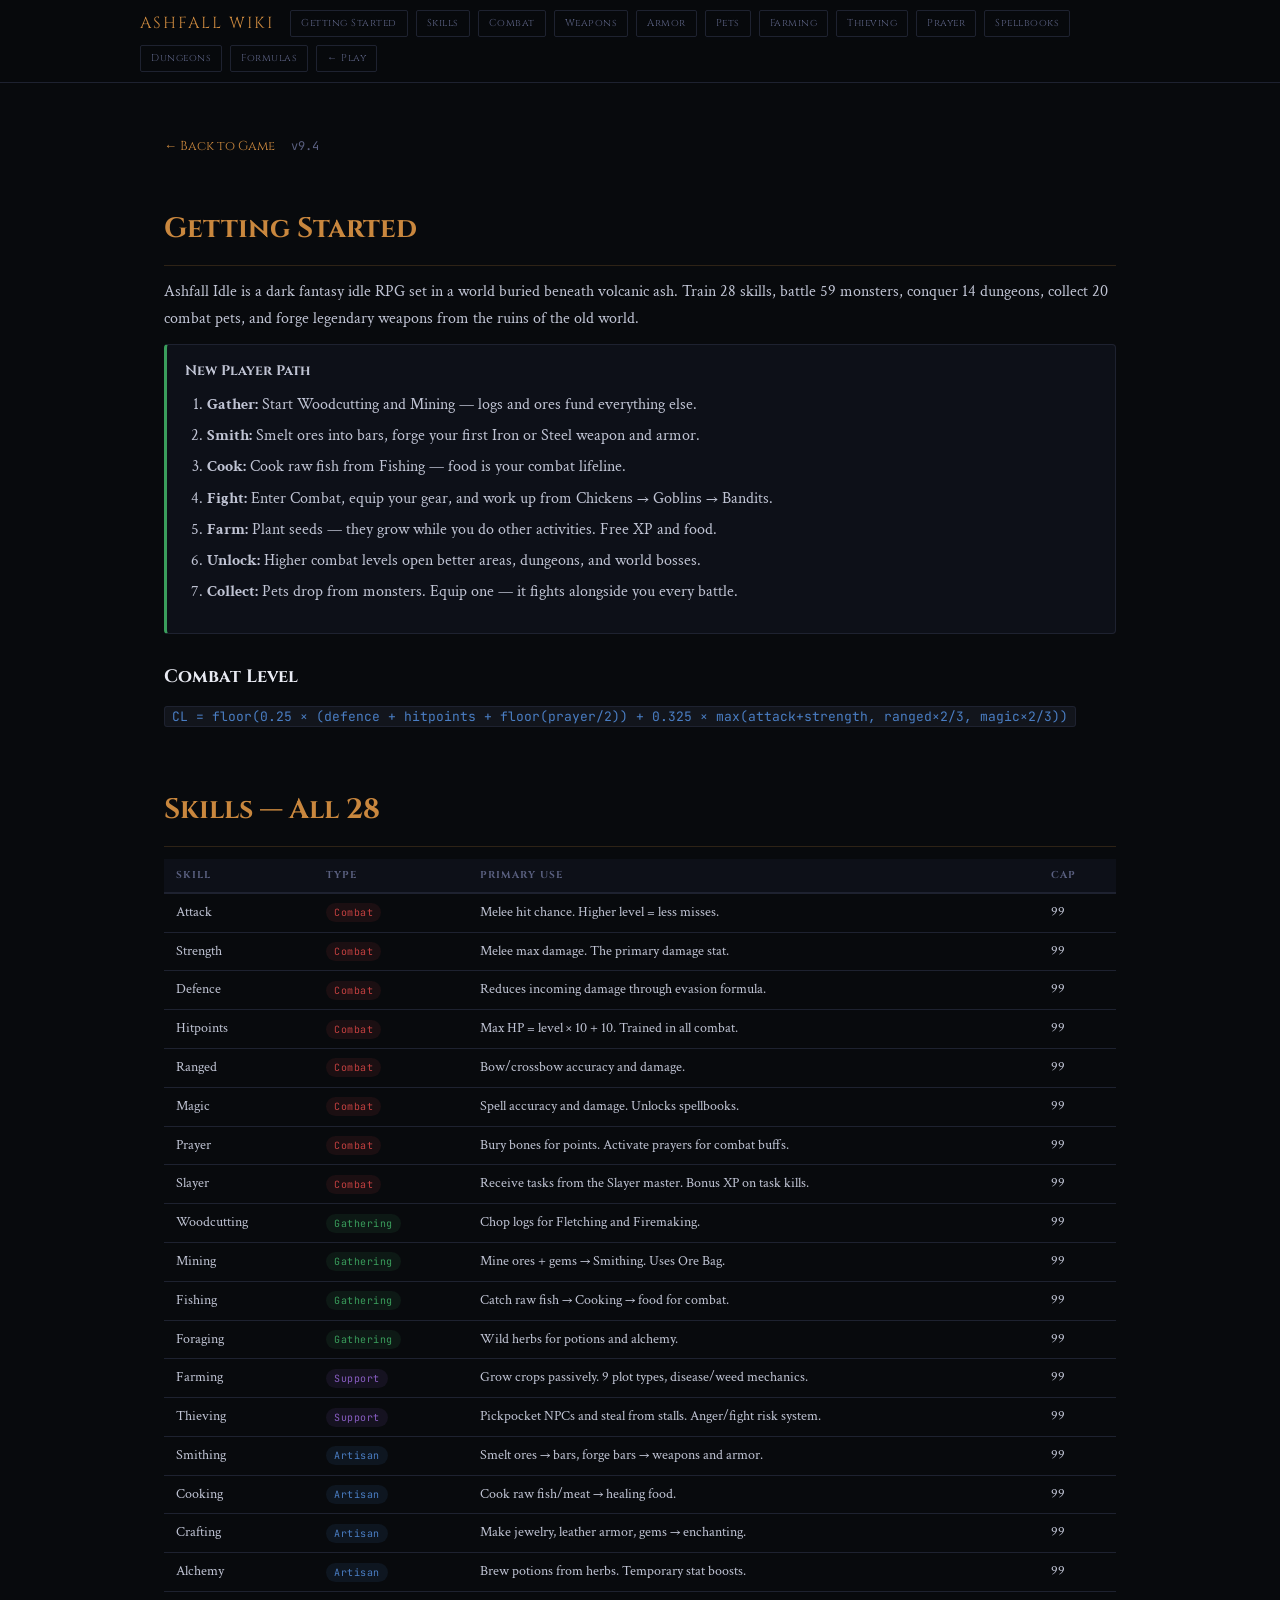
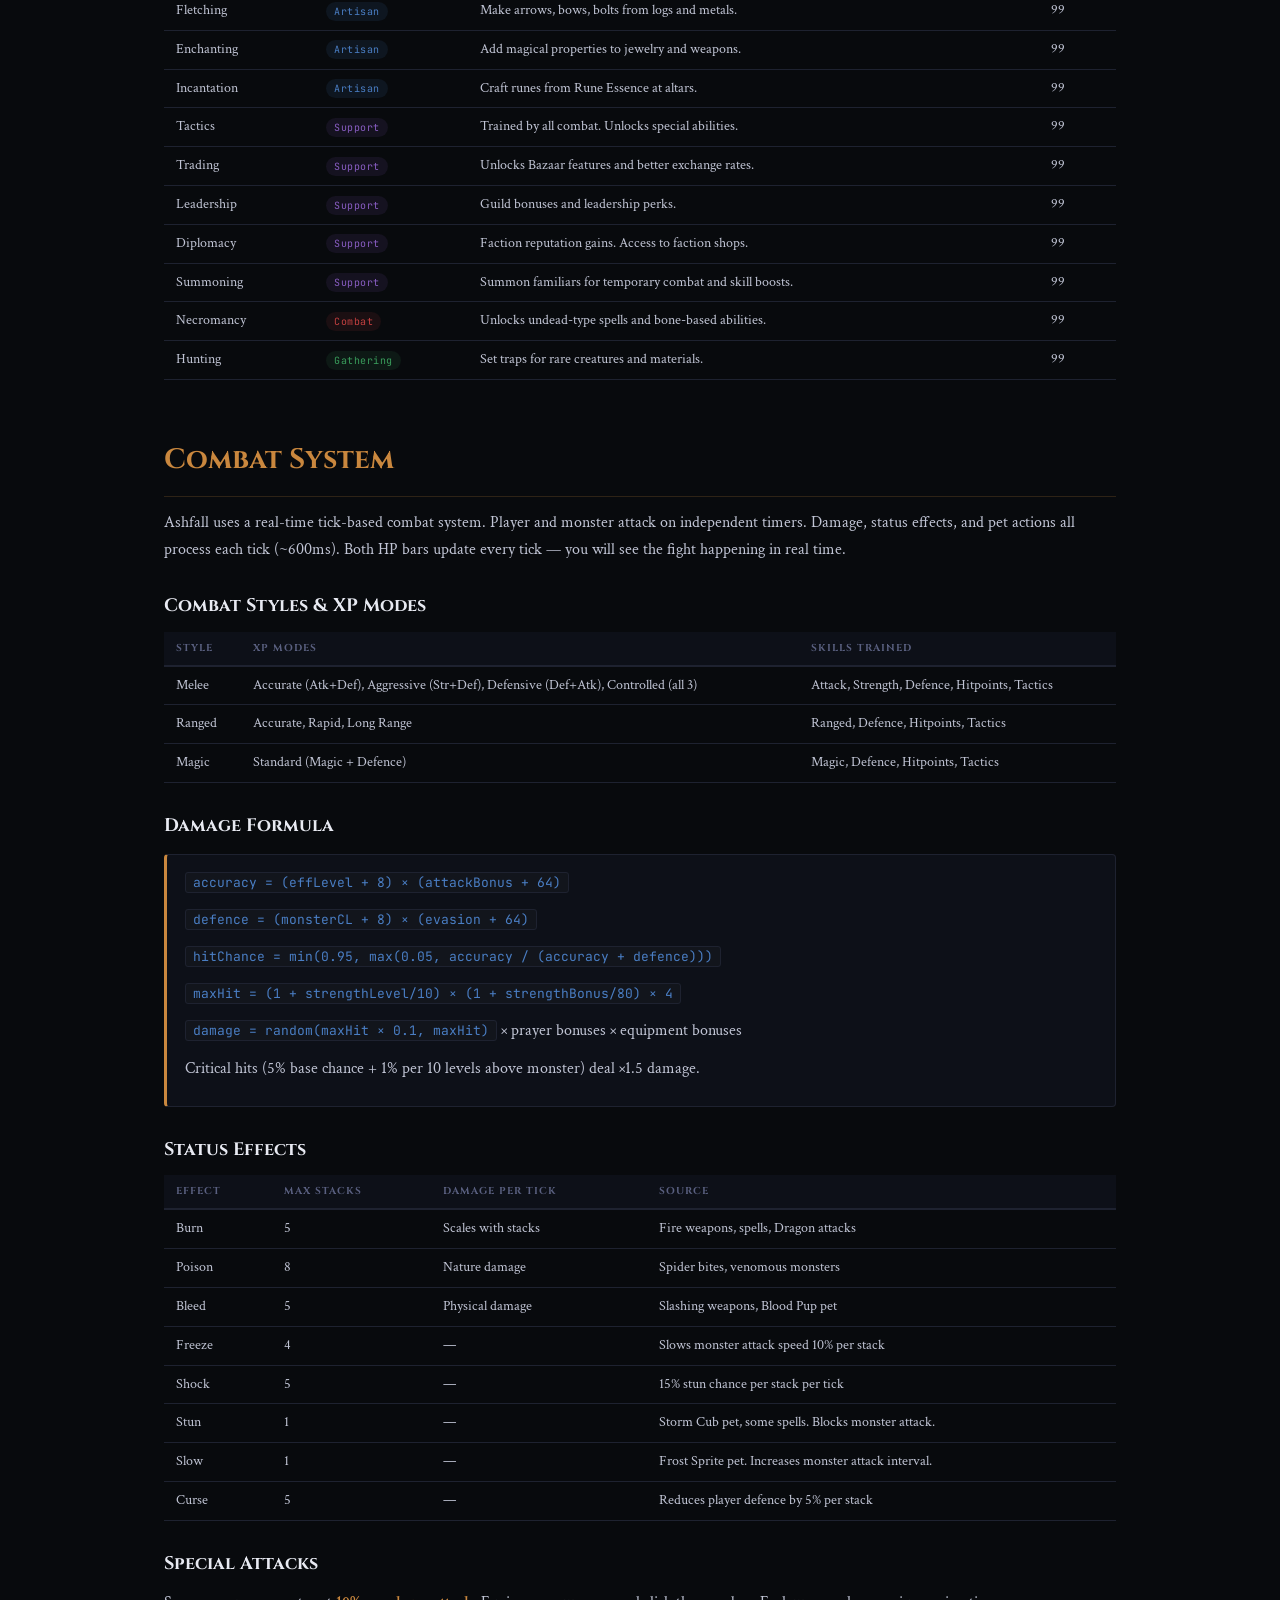
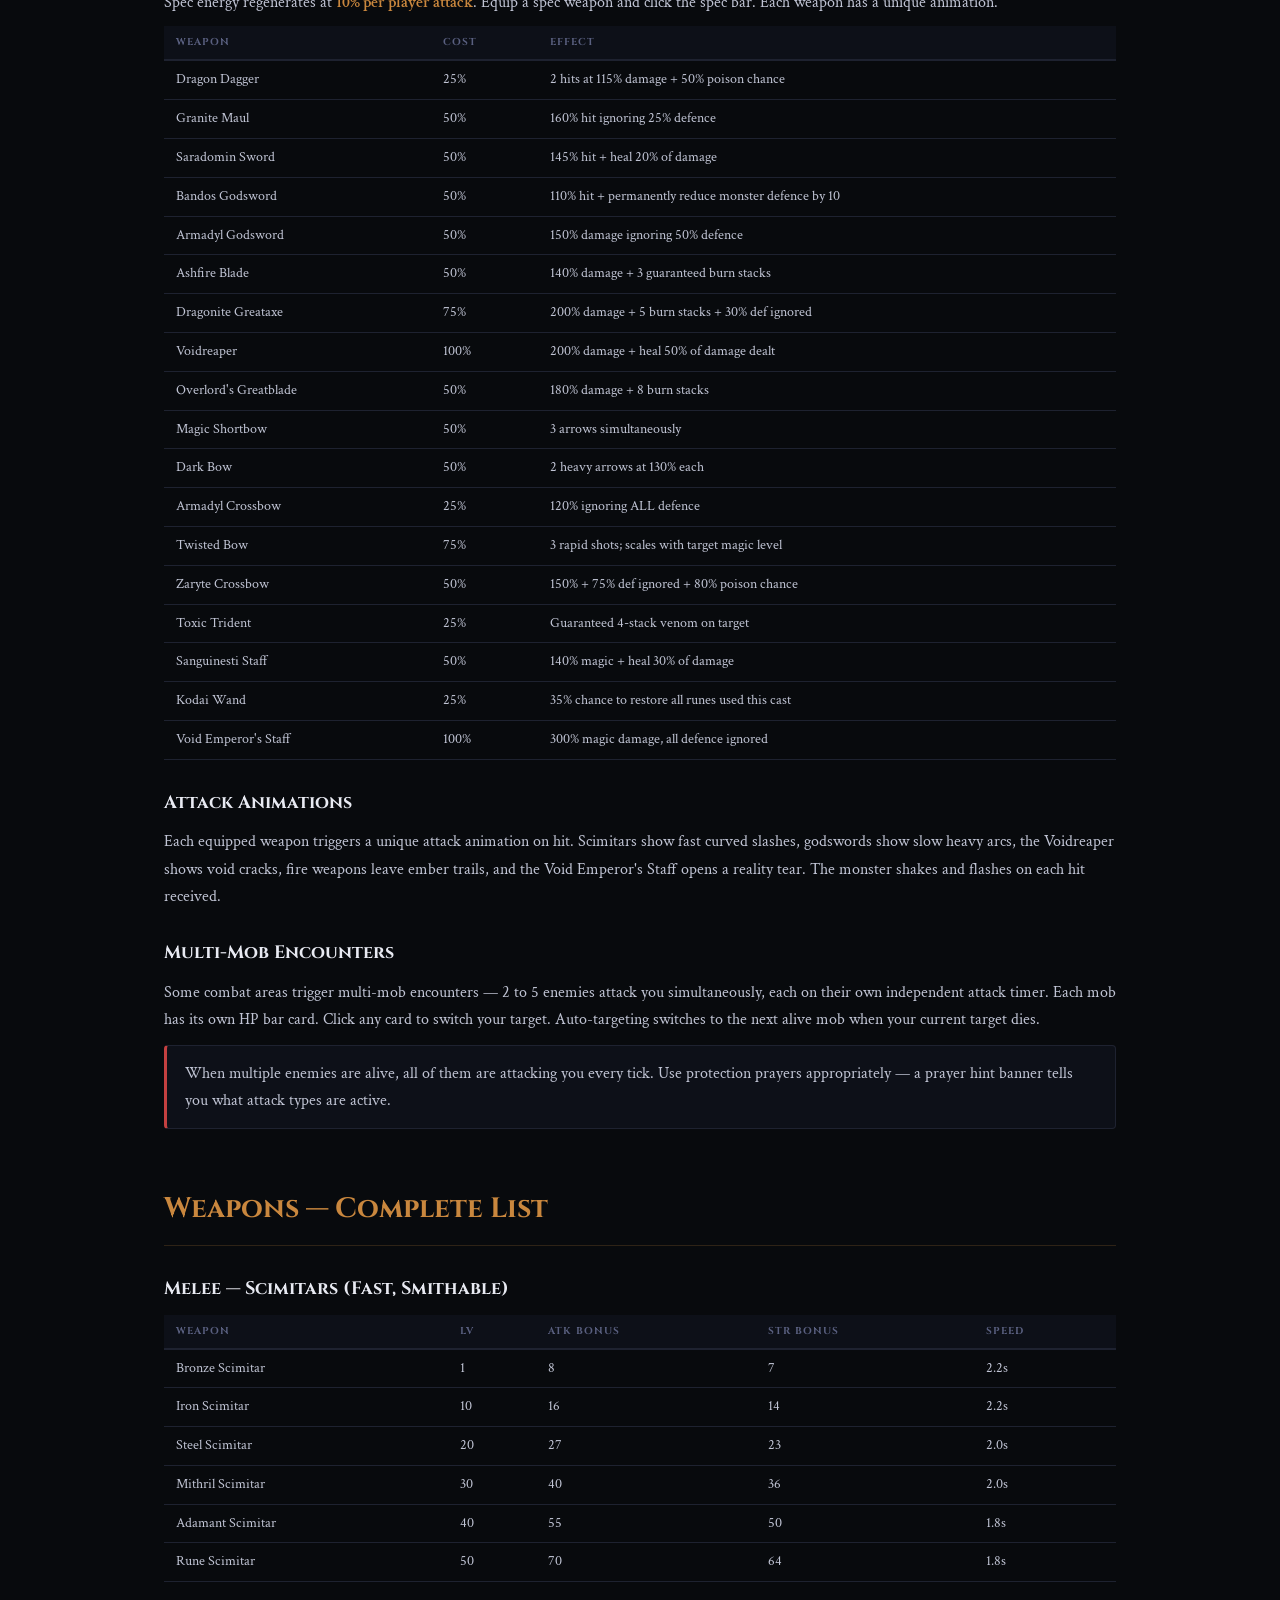
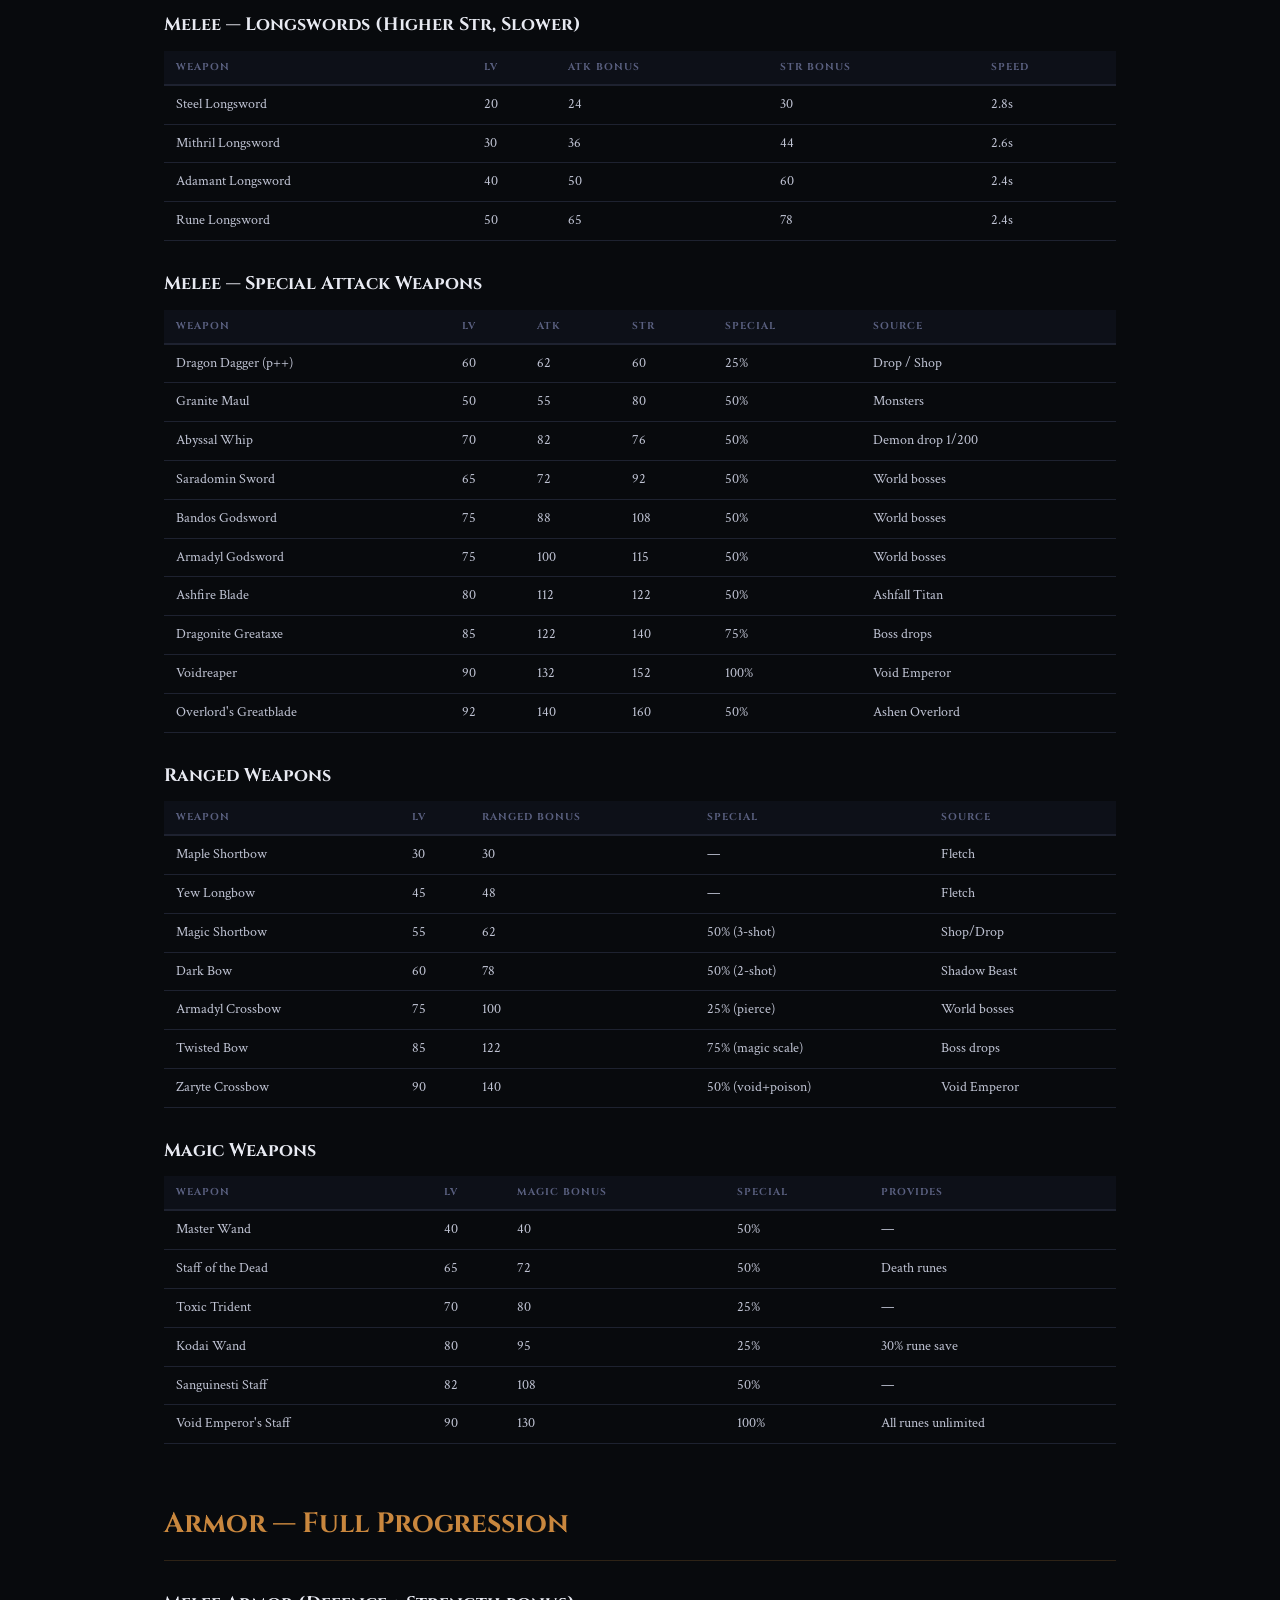
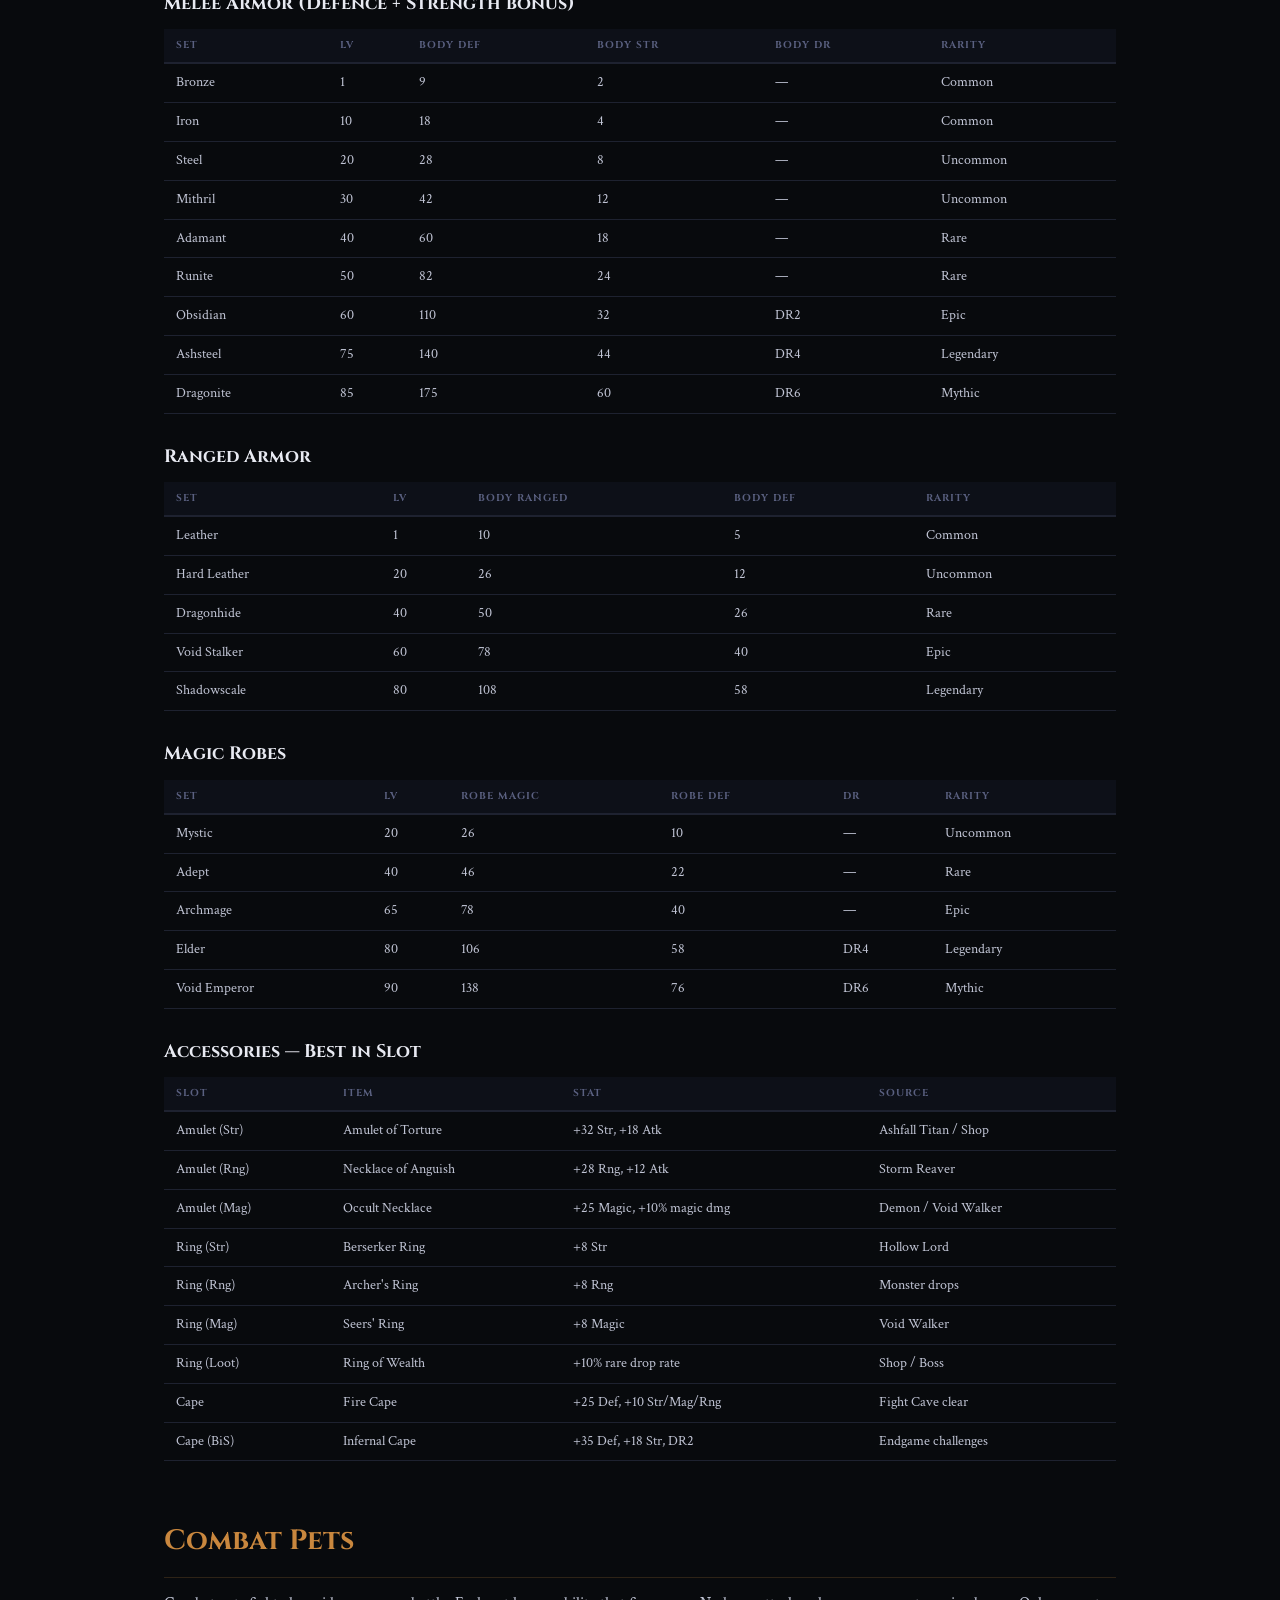
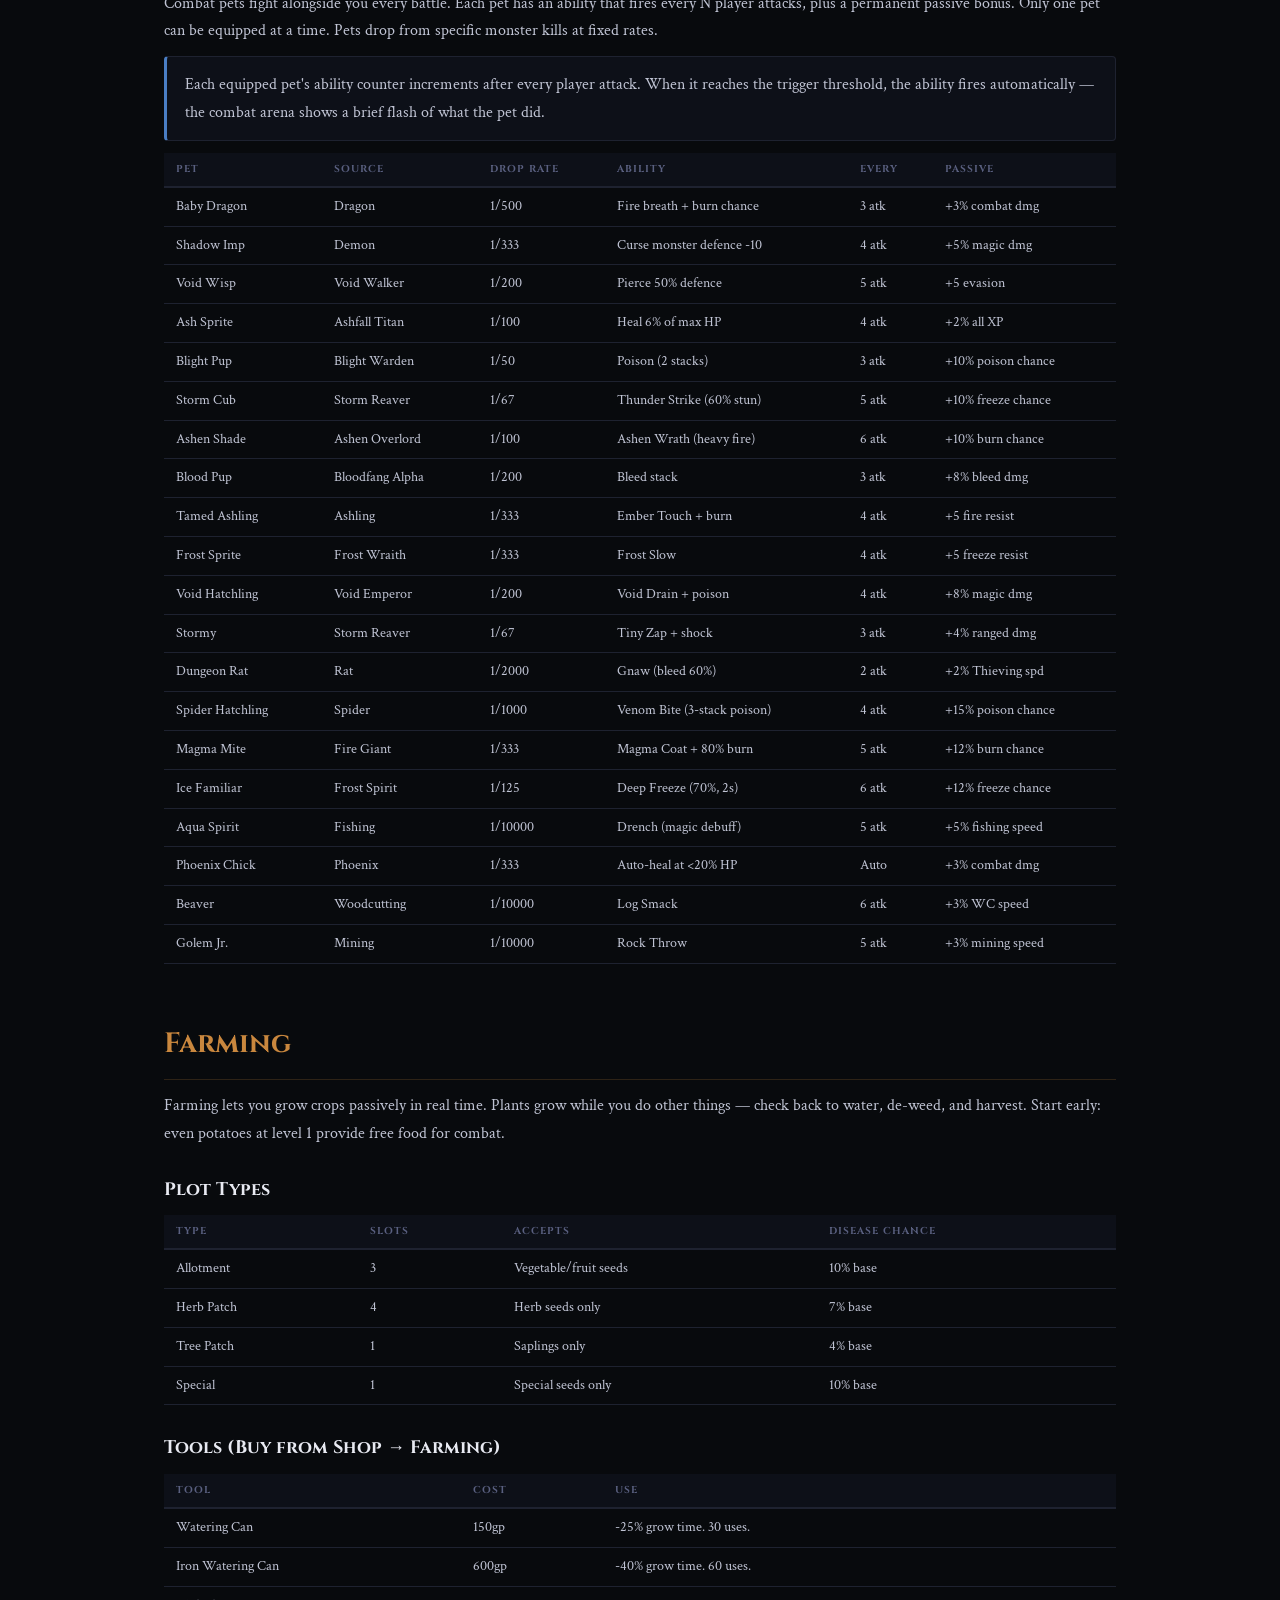
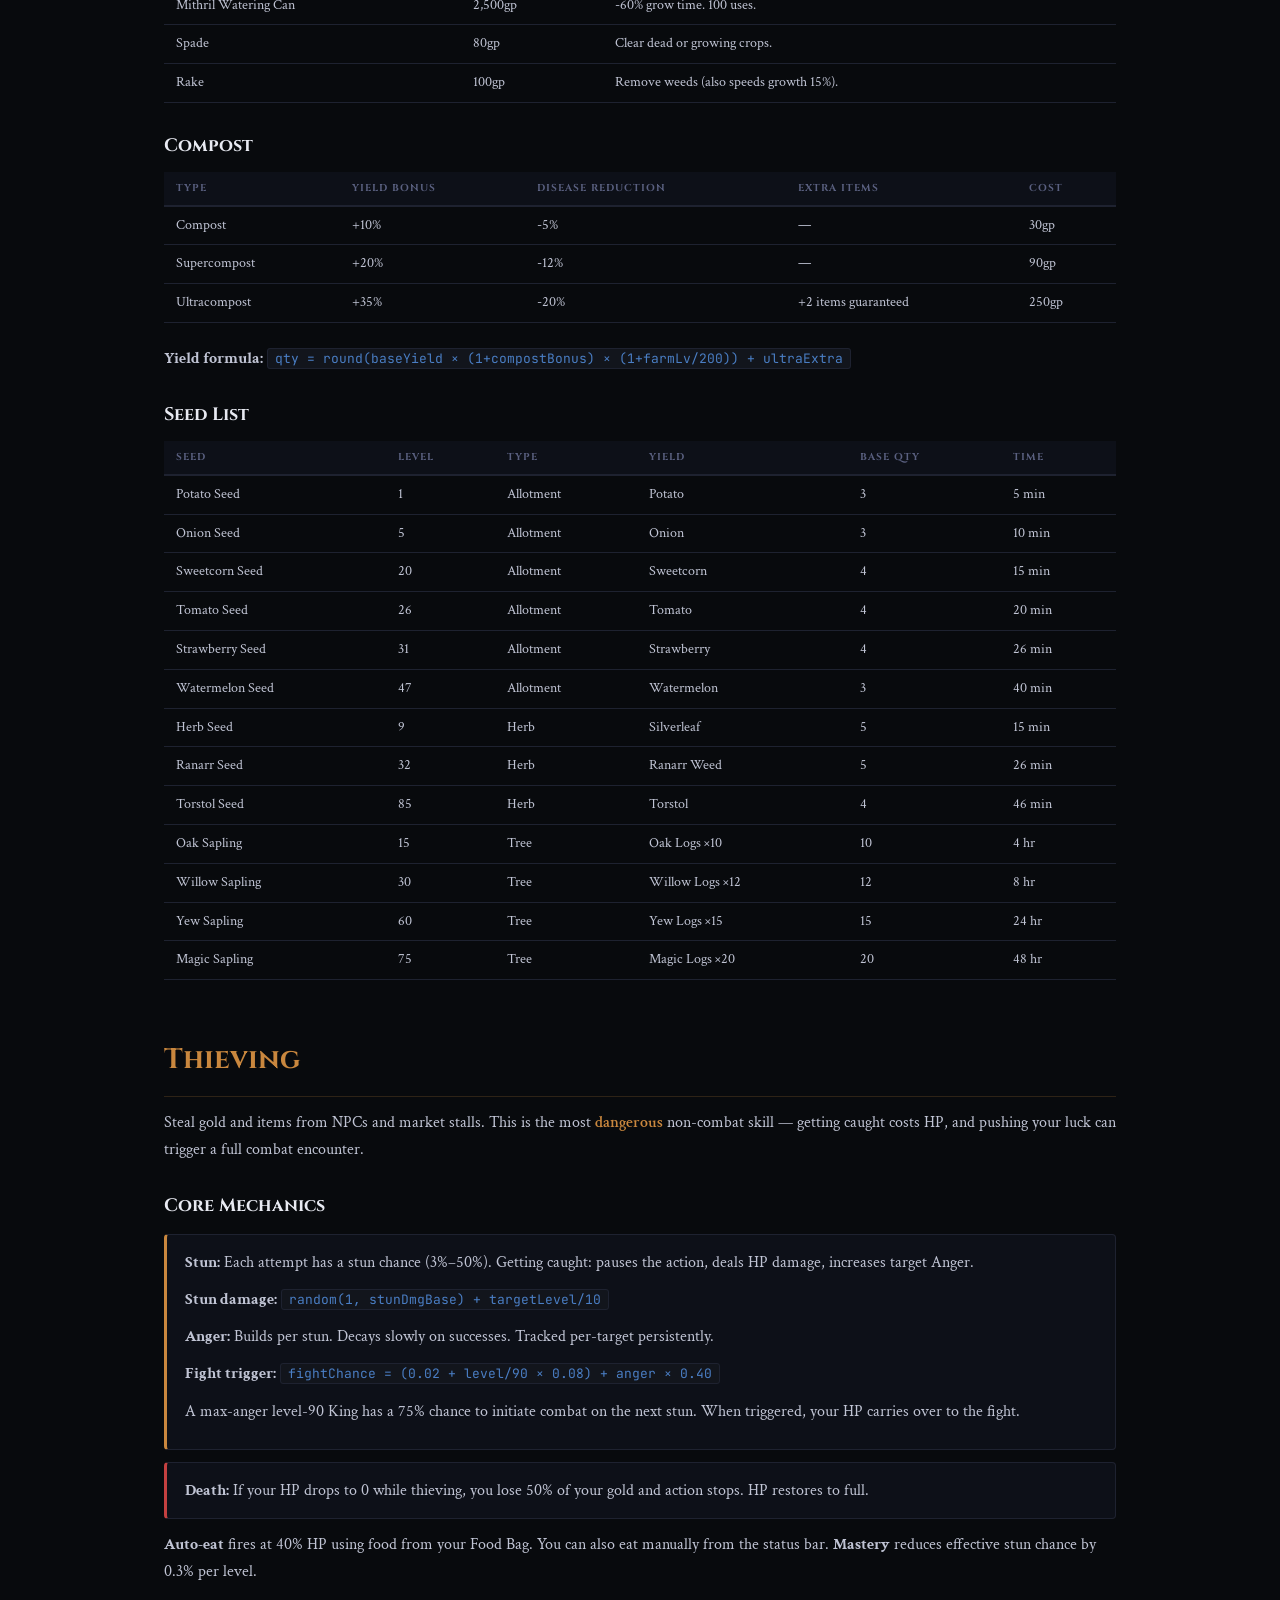
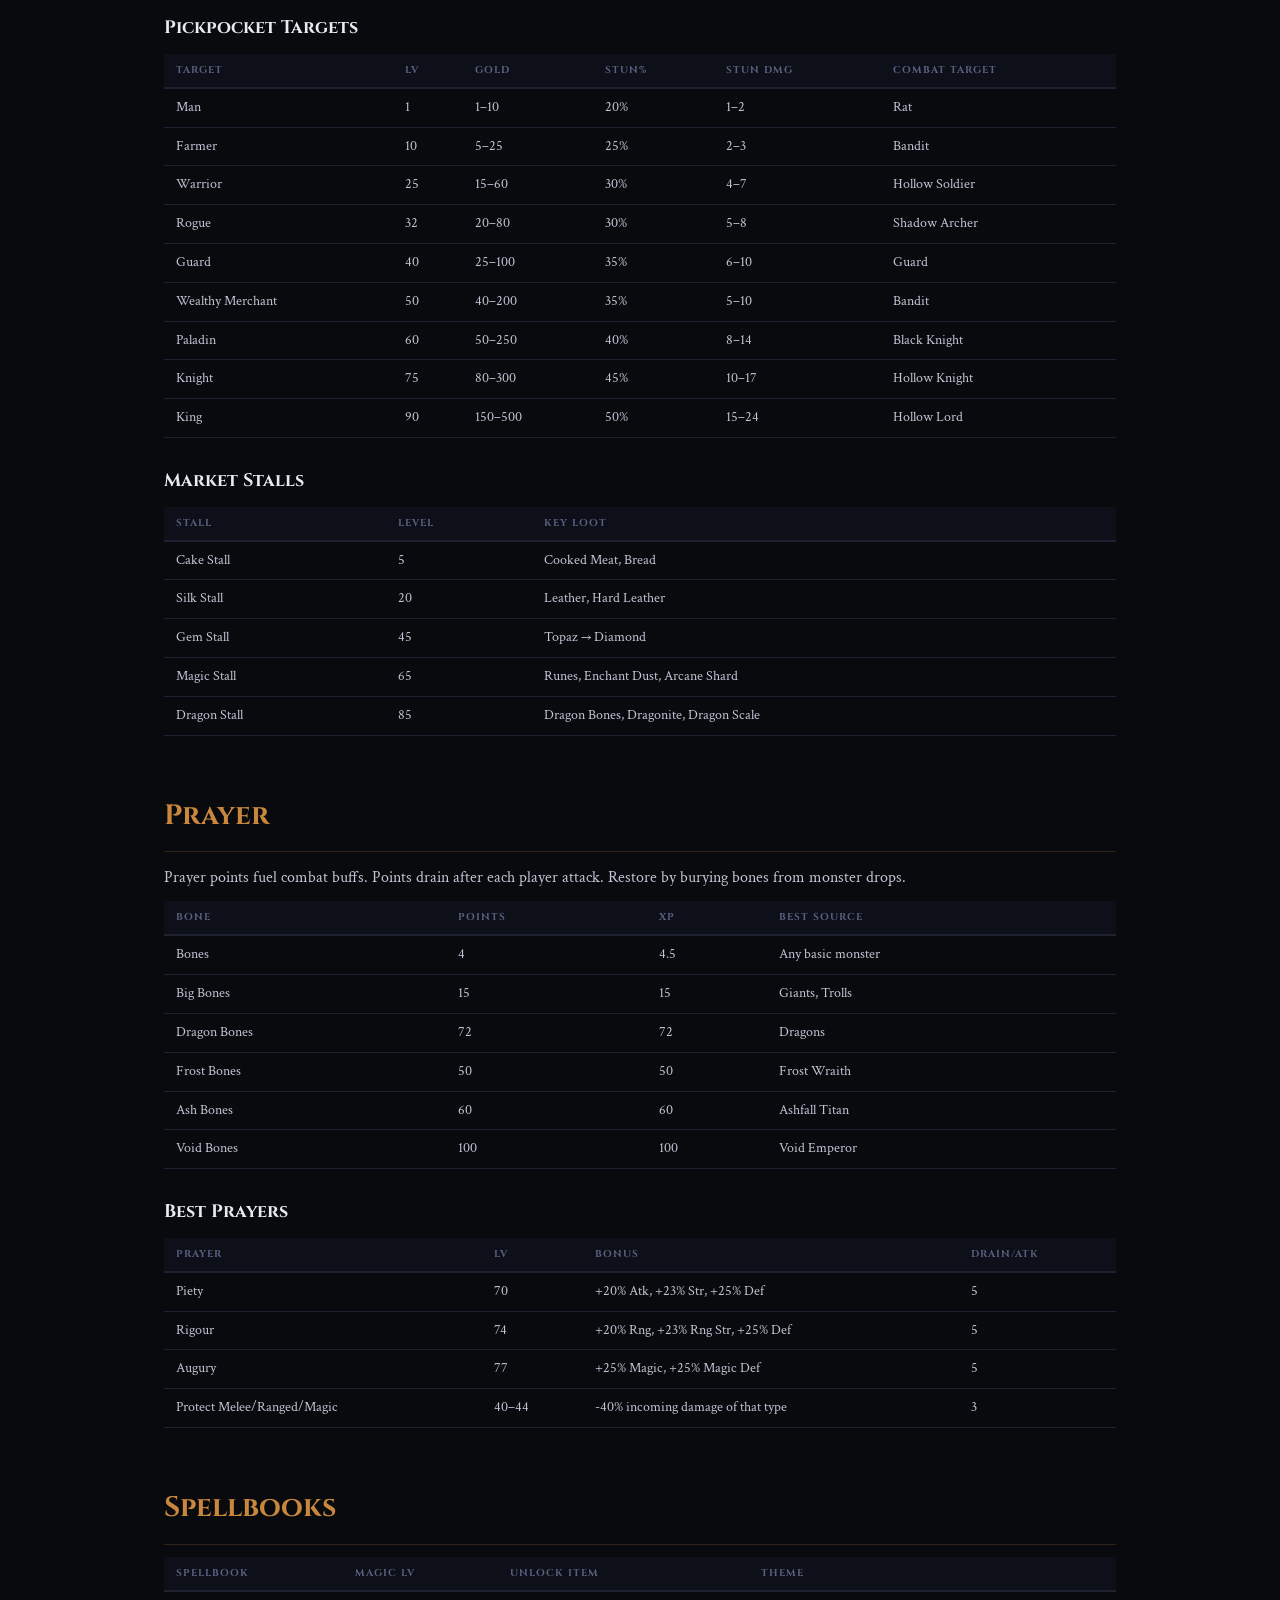
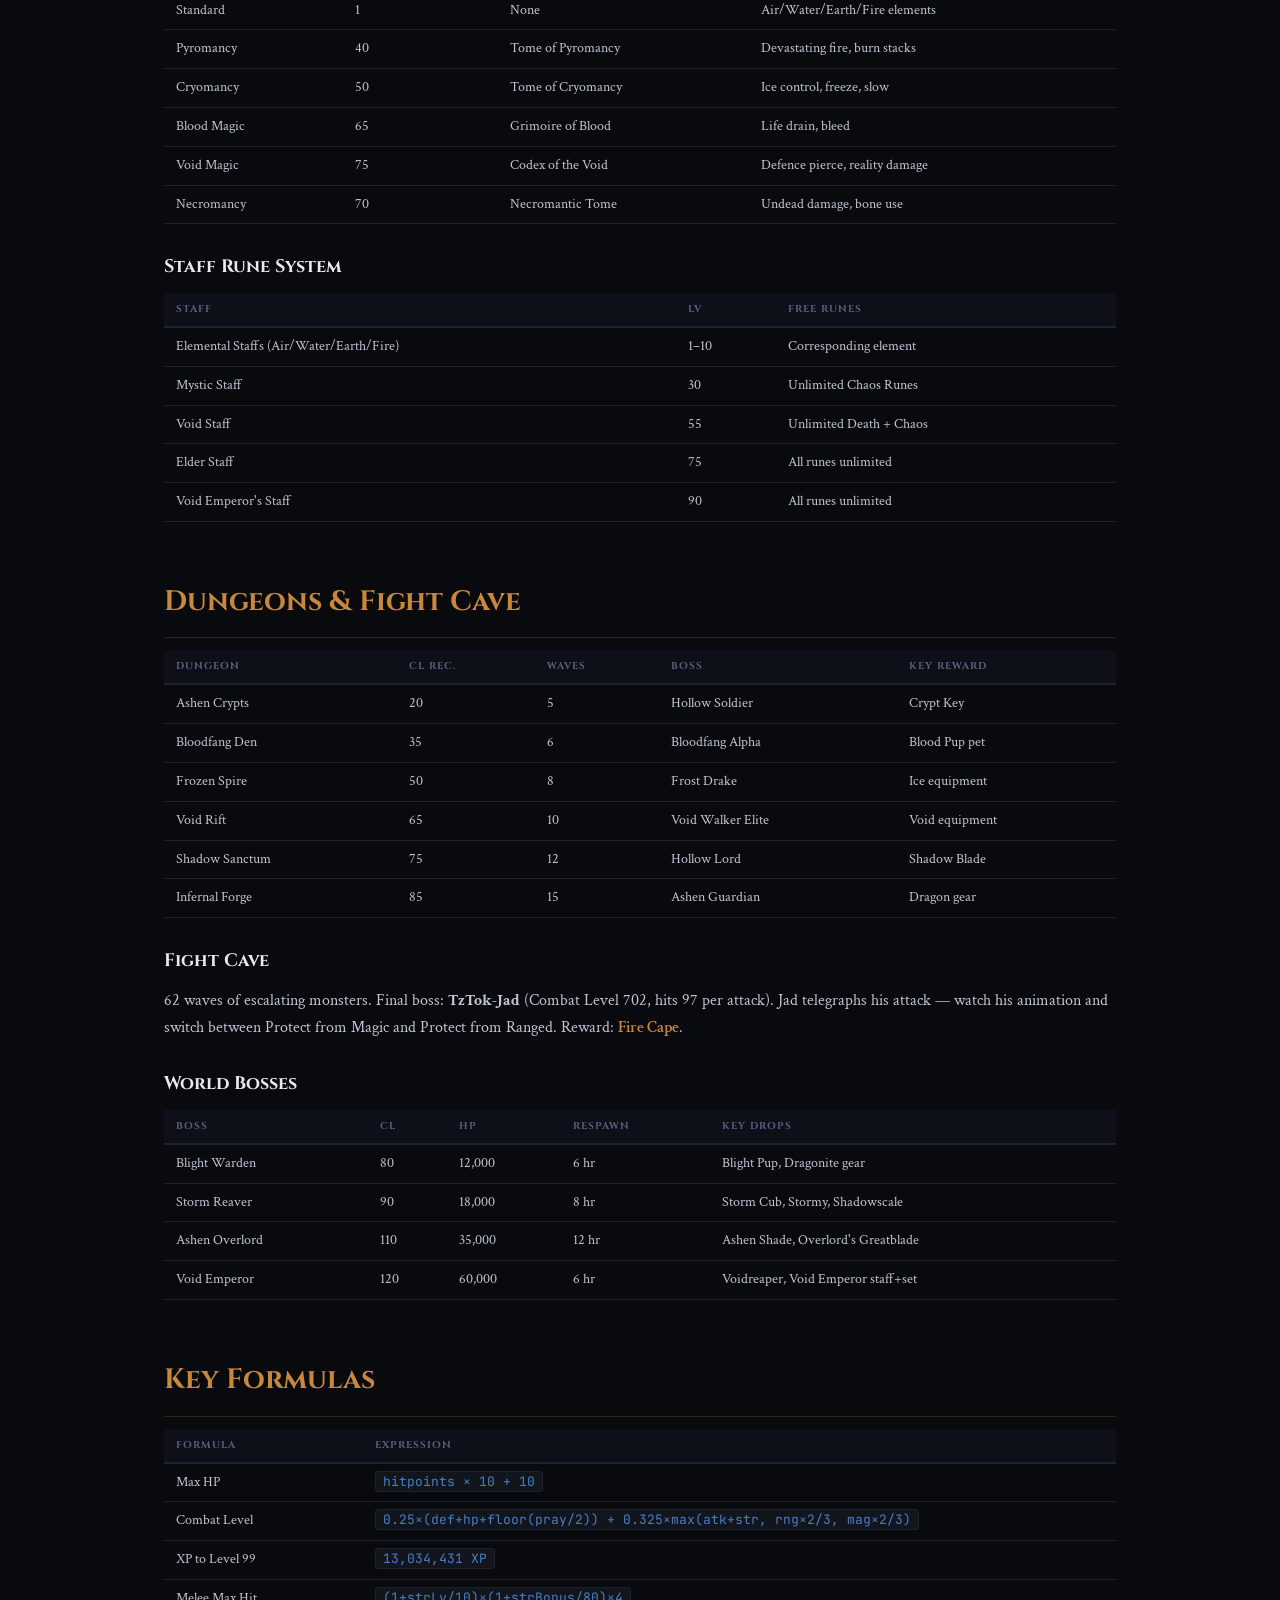
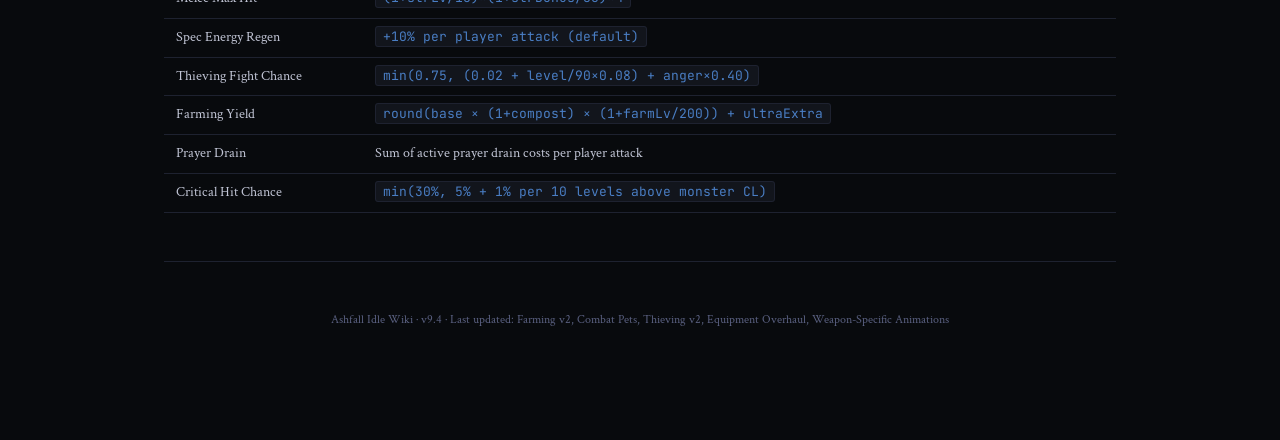
==== commit c7adfce3: "Landing page overhaul + weapon animations + real-time combat + wiki LANDING PAGE — Complete rebuild " ====
--- a/wiki.html
+++ b/wiki.html
@@ -3,292 +3,372 @@
 <head>
   <meta charset="UTF-8">
   <meta name="viewport" content="width=device-width, initial-scale=1.0">
-  <title>Ashfall Idle Wiki — Complete Encyclopedia</title>
+  <title>Ashfall Idle — Wiki</title>
   <link href="https://fonts.googleapis.com/css2?family=Cinzel:wght@400;600;700&family=Crimson+Text:ital,wght@0,400;0,600;1,400&family=JetBrains+Mono:wght@400;500&display=swap" rel="stylesheet">
   <style>
-    :root{--bg:#0a0b0f;--bg2:#0f1117;--bg3:#161822;--border:#252840;--text:#c8cad4;--dim:#7a7e94;--bright:#e8eaf2;--accent:#c9873e;--green:#3a9e5c;--blue:#4a7ec4;--purple:#8a5ec4;--red:#c44040;--yellow:#c4a83a}
+    :root{--bg:#080a0d;--bg2:#0d1018;--bg3:#12151c;--border:#1e2230;--text:#c0c4d4;--dim:#5a6080;--bright:#e8eaf2;--accent:#c9873e;--green:#3a9e5c;--blue:#4a7ec4;--purple:#8a5ec4;--red:#c44040;--gold:#c4a83a}
     *{margin:0;padding:0;box-sizing:border-box}
     body{background:var(--bg);color:var(--text);font-family:'Crimson Text',Georgia,serif;font-size:16px;line-height:1.7}
-    .wiki-wrap{max-width:980px;margin:0 auto;padding:32px 24px 80px}
-    nav{position:sticky;top:0;background:rgba(10,11,15,0.97);backdrop-filter:blur(8px);padding:12px 24px;border-bottom:1px solid var(--border);z-index:100;display:flex;align-items:center;gap:12px;flex-wrap:wrap;max-width:980px;margin:0 auto}
-    .logo{font-family:'Cinzel',serif;font-size:20px;color:var(--accent);letter-spacing:3px;margin-right:8px}
-    .logo span{font-size:12px;color:var(--dim);letter-spacing:1px;margin-left:6px}
-    nav a{font-family:'Cinzel',serif;font-size:11px;color:var(--dim);text-decoration:none;padding:4px 10px;border:1px solid var(--border);border-radius:4px;transition:all .15s;white-space:nowrap}
-    nav a:hover{color:var(--accent);border-color:var(--accent)}
-    .back{color:var(--accent);font-size:14px;text-decoration:none;display:inline-block;margin:20px 0}
-    h1{font-family:'Cinzel',serif;font-size:26px;color:var(--accent);margin:36px 0 10px;padding-top:20px;border-top:1px solid var(--border)}
-    h1:first-of-type{border-top:none;margin-top:16px}
-    h2{font-family:'Cinzel',serif;font-size:18px;color:var(--bright);margin:22px 0 10px}
-    h3{font-family:'Cinzel',serif;font-size:14px;color:var(--blue);margin:14px 0 6px}
-    h4{font-family:'Cinzel',serif;font-size:13px;color:var(--yellow);margin:10px 0 5px}
-    p{margin-bottom:10px}
-    ul,ol{margin:8px 0 12px 20px}
-    li{margin-bottom:4px}
-    table{width:100%;border-collapse:collapse;margin:10px 0 20px;font-size:14px}
-    th{font-family:'Cinzel',serif;font-size:11px;text-transform:uppercase;letter-spacing:1px;color:var(--dim);text-align:left;padding:8px 10px;border-bottom:2px solid var(--border);background:var(--bg2)}
-    td{padding:7px 10px;border-bottom:1px solid var(--border);vertical-align:top;font-size:14px}
-    tr:hover td{background:rgba(201,135,62,0.03)}
-    .mech{background:var(--bg3);border:1px solid var(--border);border-left:3px solid var(--accent);border-radius:6px;padding:14px 16px;margin:12px 0}
-    .mech h3{margin-top:0;color:var(--accent)}
-    .warn{background:rgba(196,64,64,0.08);border:1px solid rgba(196,64,64,0.25);border-radius:6px;padding:10px 14px;margin:10px 0;font-size:14px}
-    .tip{background:rgba(58,158,92,0.08);border:1px solid rgba(58,158,92,0.25);border-radius:6px;padding:10px 14px;margin:10px 0;font-size:14px}
-    code{background:var(--bg3);border:1px solid var(--border);border-radius:3px;padding:1px 6px;font-family:'JetBrains Mono',monospace;font-size:13px;color:var(--blue)}
-    .tag{display:inline-block;font-size:10px;padding:1px 7px;border-radius:10px;font-family:'JetBrains Mono',monospace;vertical-align:middle}
-    .tg{background:rgba(58,158,92,0.12);color:var(--green)}
-    .ta{background:rgba(74,126,196,0.12);color:var(--blue)}
-    .tc{background:rgba(196,64,64,0.12);color:var(--red)}
-    .ts{background:rgba(138,94,196,0.12);color:var(--purple)}
+    a{color:var(--accent);text-decoration:none}a:hover{text-decoration:underline}
+    nav{position:sticky;top:0;z-index:100;background:rgba(8,10,13,0.97);backdrop-filter:blur(8px);border-bottom:1px solid var(--border);padding:0 24px}
+    .nav-inner{max-width:1000px;margin:0 auto;display:flex;align-items:center;gap:8px;flex-wrap:wrap;padding:10px 0}
+    .nav-logo{font-family:'Cinzel',serif;font-size:16px;color:var(--accent);letter-spacing:2px;margin-right:8px;white-space:nowrap}
+    nav a{font-family:'Cinzel',serif;font-size:10px;color:var(--dim);padding:4px 10px;border:1px solid var(--border);border-radius:2px;transition:.15s;white-space:nowrap;letter-spacing:.5px}
+    nav a:hover{color:var(--accent);border-color:rgba(201,135,62,.4);text-decoration:none}
+    .wiki-body{max-width:1000px;margin:0 auto;padding:32px 24px 100px}
+    h1{font-family:'Cinzel',serif;font-size:28px;color:var(--accent);margin:48px 0 12px;padding-top:8px;border-bottom:1px solid rgba(201,135,62,.2);padding-bottom:12px}
+    h1:first-of-type{margin-top:20px}
+    h2{font-family:'Cinzel',serif;font-size:18px;color:var(--bright);margin:28px 0 10px}
+    h3{font-family:'Cinzel',serif;font-size:14px;color:var(--gold);margin:18px 0 7px}
+    h4{font-family:'Cinzel',serif;font-size:12px;color:var(--blue);margin:12px 0 5px;text-transform:uppercase;letter-spacing:1px}
+    p{margin-bottom:10px;color:var(--text)}
+    ul,ol{margin:8px 0 14px 22px}
+    li{margin-bottom:4px;color:var(--text)}
+    table{width:100%;border-collapse:collapse;margin:10px 0 22px;font-size:14px}
+    th{font-family:'Cinzel',serif;font-size:10px;text-transform:uppercase;letter-spacing:1px;color:var(--dim);text-align:left;padding:8px 12px;border-bottom:2px solid var(--border);background:var(--bg2)}
+    td{padding:7px 12px;border-bottom:1px solid var(--border);vertical-align:top;font-size:14px}
+    tr:hover td{background:rgba(201,135,62,.03)}
+    .box{background:var(--bg2);border:1px solid var(--border);border-left:3px solid var(--accent);border-radius:4px;padding:14px 18px;margin:12px 0}
+    .box.warn{border-left-color:var(--red)}
+    .box.tip{border-left-color:var(--green)}
+    .box.blue{border-left-color:var(--blue)}
+    .box h3{margin-top:0;color:inherit}
+    code{background:var(--bg3);border:1px solid var(--border);border-radius:3px;padding:1px 7px;font-family:'JetBrains Mono',monospace;font-size:13px;color:var(--blue)}
+    .tag{display:inline-block;font-size:10px;padding:1px 8px;border-radius:10px;font-family:'JetBrains Mono',monospace;letter-spacing:.5px;vertical-align:middle}
+    .tc{background:rgba(196,64,64,.1);color:var(--red)}
+    .tg{background:rgba(58,158,92,.1);color:var(--green)}
+    .ta{background:rgba(74,126,196,.1);color:var(--blue)}
+    .ts{background:rgba(138,94,196,.1);color:var(--purple)}
     .hi{color:var(--accent);font-weight:600}
     .mono{font-family:'JetBrains Mono',monospace;font-size:13px}
-    .pet-type{display:inline-block;font-size:10px;padding:1px 7px;border-radius:10px;font-weight:600}
-    @media(max-width:600px){.wiki-wrap,.wiki-nav{padding:12px}}
+    .back{color:var(--accent);display:inline-block;margin:20px 0;font-family:'Cinzel',serif;font-size:13px}
+    .ver{color:var(--dim);font-size:12px;margin-left:12px;font-family:'JetBrains Mono',monospace}
+    hr{border:none;border-top:1px solid var(--border);margin:48px 0}
+    @media(max-width:640px){.wiki-body{padding:16px}}
   </style>
 </head>
 <body>
 <nav>
-  <div class="logo">ASHFALL <span>WIKI v9.4</span></div>
-  <a href="#overview">Overview</a>
-  <a href="#skills">Skills</a>
-  <a href="#combat">Combat</a>
-  <a href="#pets">Pets</a>
-  <a href="#farming">Farming</a>
-  <a href="#thieving">Thieving</a>
-  <a href="#monsters">Monsters</a>
-  <a href="#items">Items</a>
-  <a href="#prayer">Prayer</a>
-  <a href="#spellbooks">Spellbooks</a>
-  <a href="#dungeons">Dungeons</a>
-  <a href="#formulas">Formulas</a>
-  <a href="./">← Play Game</a>
+  <div class="nav-inner">
+    <span class="nav-logo">ASHFALL WIKI</span>
+    <a href="#start">Getting Started</a>
+    <a href="#skills">Skills</a>
+    <a href="#combat">Combat</a>
+    <a href="#weapons">Weapons</a>
+    <a href="#armor">Armor</a>
+    <a href="#pets">Pets</a>
+    <a href="#farming">Farming</a>
+    <a href="#thieving">Thieving</a>
+    <a href="#prayer">Prayer</a>
+    <a href="#spells">Spellbooks</a>
+    <a href="#dungeons">Dungeons</a>
+    <a href="#formulas">Formulas</a>
+    <a href="./">← Play</a>
+  </div>
 </nav>
 
-<div class="wiki-wrap">
+<div class="wiki-body">
 <a class="back" href="./">← Back to Game</a>
-
-<!-- ═══════════════════════════════════════════════════════════ -->
-<h1 id="overview">Ashfall Idle — Overview</h1>
-<p>Ashfall Idle is a dark fantasy idle RPG where you train 28+ skills, battle 59 monsters across 12 combat areas, conquer dungeons, craft hundreds of items, manage a farm, pickpocket NPCs, and raise combat pets that fight alongside you. The world of Ashfall is covered in a grey volcanic fallout — a dark, gritty setting where survival means constant growth.</p>
-
-<div class="mech">
-  <h3>Getting Started</h3>
+<span class="ver">v9.4</span>
+
+<!-- ════════════════════════════════════ -->
+<h1 id="start">Getting Started</h1>
+<p>Ashfall Idle is a dark fantasy idle RPG set in a world buried beneath volcanic ash. Train 28 skills, battle 59 monsters, conquer 14 dungeons, collect 20 combat pets, and forge legendary weapons from the ruins of the old world.</p>
+
+<div class="box tip">
+  <h3>New Player Path</h3>
   <ol>
-    <li>Begin with <span class="hi">Woodcutting</span>, <span class="hi">Mining</span>, or <span class="hi">Fishing</span> to gather raw materials.</li>
-    <li>Use <span class="hi">Smithing</span> to forge your first weapons and armor from ore. Use <span class="hi">Cooking</span> to prepare food for healing in combat.</li>
-    <li>Head to <span class="hi">Combat</span>, equip your gear from the Bank, and fight Chickens or Goblins first.</li>
-    <li>Use drops and XP to level combat skills. Upgrade weapons as you progress.</li>
-    <li>Unlock <span class="hi">Farming</span> early — plants grow passively while you do other activities.</li>
-    <li>Complete <span class="hi">Quests</span> for large XP rewards and faction reputation.</li>
-    <li>Collect <span class="hi">Combat Pets</span> from monster drops — they fight alongside you.</li>
+    <li><strong>Gather:</strong> Start Woodcutting and Mining — logs and ores fund everything else.</li>
+    <li><strong>Smith:</strong> Smelt ores into bars, forge your first Iron or Steel weapon and armor.</li>
+    <li><strong>Cook:</strong> Cook raw fish from Fishing — food is your combat lifeline.</li>
+    <li><strong>Fight:</strong> Enter Combat, equip your gear, and work up from Chickens → Goblins → Bandits.</li>
+    <li><strong>Farm:</strong> Plant seeds — they grow while you do other activities. Free XP and food.</li>
+    <li><strong>Unlock:</strong> Higher combat levels open better areas, dungeons, and world bosses.</li>
+    <li><strong>Collect:</strong> Pets drop from monsters. Equip one — it fights alongside you every battle.</li>
   </ol>
 </div>
 
-<h2>Version History</h2>
-<table>
-  <tr><th>Version</th><th>Major Changes</th></tr>
-  <tr><td>v9.4</td><td>Farming v2 (watering, compost, disease, weeds, 4 plot types), Combat Pets v2 (20 pets, each with unique abilities and SVG art), Thieving v2 (HP damage, anger system, fight triggers, food auto-eat), Prayer overhaul (categories, bone SVGs, drain bar), Spellbook unlock items, Staff rune system fixes.</td></tr>
-  <tr><td>v9.3</td><td>Fight Cave (60 waves + Jad), ore bag system, slayer system, mastery system, weapon affixes, dungeon wave combat, social features (guild, bazaar, friends).</td></tr>
-  <tr><td>v9.2</td><td>5 spellbooks (Standard, Pyromancy, Cryomancy, Blood Magic, Void Magic, Necromancy), 50+ spells, magic rework, status effects.</td></tr>
-  <tr><td>v9.1</td><td>Full combat status system, spec bar, 11 monster attack animations, prayer system, prayer draining.</td></tr>
-</table>
-
-<!-- ═══════════════════════════════════════════════════════════ -->
-<h1 id="skills">Skills</h1>
-<p>Ashfall has 28 skills, all capped at level 99. Total level is the sum of all skill levels. Each skill has its own mastery system — train individual actions for additional bonuses beyond the skill level.</p>
-
-<h2>Skill Categories</h2>
-<table>
-  <tr><th>Category</th><th>Skills</th><th>Description</th></tr>
-  <tr><td><span class="tag tg">Gathering</span></td><td>Woodcutting, Mining, Fishing, Foraging, Hunting</td><td>Collect raw resources passively</td></tr>
-  <tr><td><span class="tag ta">Artisan</span></td><td>Cooking, Smithing, Fletching, Crafting, Alchemy, Enchanting, Incantation</td><td>Transform resources into items</td></tr>
-  <tr><td><span class="tag tc">Combat</span></td><td>Attack, Strength, Defence, Hitpoints, Ranged, Magic, Prayer, Slayer, Necromancy</td><td>Fight monsters and bosses</td></tr>
-  <tr><td><span class="tag ts">Support</span></td><td>Tactics, Farming, Thieving, Trading, Leadership, Diplomacy, Summoning</td><td>Utility and passive income</td></tr>
-</table>
-
-<h2>Gathering Skills</h2>
-<h3>Woodcutting</h3>
-<p>Chop trees for logs used in Fletching and Firemaking. Unlock better axes to increase speed. At higher levels, trees yield more logs per chop. Mastery unlocks bonus log chance.</p>
-<table>
-  <tr><th>Tree</th><th>Level</th><th>Log</th><th>XP</th></tr>
-  <tr><td>Oak</td><td>1</td><td>Oak Logs</td><td>25</td></tr>
-  <tr><td>Willow</td><td>15</td><td>Willow Logs</td><td>67.5</td></tr>
-  <tr><td>Maple</td><td>30</td><td>Maple Logs</td><td>100</td></tr>
-  <tr><td>Yew</td><td>45</td><td>Yew Logs</td><td>175</td></tr>
-  <tr><td>Magic</td><td>60</td><td>Magic Logs</td><td>250</td></tr>
-  <tr><td>Ashwood</td><td>75</td><td>Ashwood Logs</td><td>380</td></tr>
-</table>
-
-<h3>Mining</h3>
-<p>Mine ores and gems. Uses the <span class="hi">Ore Bag</span> system — ores go directly into your ore bag (100 capacity), not your bank. Upgrade your ore bag for more capacity. Random gem drops from most rocks. <span class="hi">Random Events</span> can trigger: cave-ins (stop action), lucky veins (bonus ore), treasure pockets (gems).</p>
-<table>
-  <tr><th>Rock</th><th>Level</th><th>Ore</th><th>XP</th></tr>
-  <tr><td>Copper/Tin</td><td>1</td><td>Copper/Tin Ore</td><td>17.5</td></tr>
-  <tr><td>Iron</td><td>15</td><td>Iron Ore</td><td>35</td></tr>
-  <tr><td>Silver</td><td>20</td><td>Silver Ore</td><td>40</td></tr>
-  <tr><td>Coal</td><td>30</td><td>Coal</td><td>50</td></tr>
-  <tr><td>Mithril</td><td>45</td><td>Mithril Ore</td><td>80</td></tr>
-  <tr><td>Adamant</td><td>60</td><td>Adamant Ore</td><td>95</td></tr>
-  <tr><td>Runite</td><td>75</td><td>Runite Ore</td><td>125</td></tr>
-  <tr><td>Rune Essence</td><td>1</td><td>Rune Essence</td><td>5</td></tr>
-</table>
-
-<h3>Fishing</h3>
-<p>Catch raw fish for Cooking. Different fishing zones unlock at different levels, each offering different fish species. Higher-tier fish require level-appropriate rods.</p>
-
-<h3>Foraging</h3>
-<p>Gather wild herbs used in Alchemy (potions) and some cooking recipes. Higher-level herbs give more XP and are rarer.</p>
-
-<h2>Artisan Skills</h2>
-<h3>Smithing</h3>
-<p>Smelt ores into bars at a furnace, then smith bars into weapons and armor. Each bar tier unlocks a new set of equipment. Artisan skill — requires input materials. Uses a progressive recipe unlock system.</p>
-
-<h3>Cooking</h3>
-<p>Cook raw fish and meat into food for combat healing. Higher Cooking level reduces burn rate. Some cooked foods restore more HP. Burnt food has no healing value.</p>
-
-<h3>Crafting</h3>
-<p>Create jewelry (rings, amulets), leather armor, and other items from gems, leather, and bars. Jewelry can be enchanted via Enchanting for combat bonuses.</p>
-
-<h3>Alchemy</h3>
-<p>Brew potions from herbs and ingredients. Potions provide temporary skill boosts, healing, or combat advantages. Some potions require herblore secondaries (e.g. fish oil, ashes).</p>
-
-<h3>Enchanting</h3>
-<p>Add magical properties to jewelry and weapons using runes and enchant dust. Enchanted items have stat bonuses beyond the base item. Requires runes appropriate to the enchantment tier.</p>
-
-<h3>Fletching</h3>
-<p>Craft arrows, bows, and bolts from logs, feathers, and metal bars. Ranged ammunition is consumed in combat. Higher-level bows deal more damage and have higher requirements.</p>
-
-<!-- ═══════════════════════════════════════════════════════════ -->
+<h2>Combat Level</h2>
+<p><code>CL = floor(0.25 × (defence + hitpoints + floor(prayer/2)) + 0.325 × max(attack+strength, ranged×2/3, magic×2/3))</code></p>
+
+<!-- ════════════════════════════════════ -->
+<h1 id="skills">Skills — All 28</h1>
+<table>
+  <tr><th>Skill</th><th>Type</th><th>Primary Use</th><th>Cap</th></tr>
+  <tr><td>Attack</td><td><span class="tag tc">Combat</span></td><td>Melee hit chance. Higher level = less misses.</td><td>99</td></tr>
+  <tr><td>Strength</td><td><span class="tag tc">Combat</span></td><td>Melee max damage. The primary damage stat.</td><td>99</td></tr>
+  <tr><td>Defence</td><td><span class="tag tc">Combat</span></td><td>Reduces incoming damage through evasion formula.</td><td>99</td></tr>
+  <tr><td>Hitpoints</td><td><span class="tag tc">Combat</span></td><td>Max HP = level × 10 + 10. Trained in all combat.</td><td>99</td></tr>
+  <tr><td>Ranged</td><td><span class="tag tc">Combat</span></td><td>Bow/crossbow accuracy and damage.</td><td>99</td></tr>
+  <tr><td>Magic</td><td><span class="tag tc">Combat</span></td><td>Spell accuracy and damage. Unlocks spellbooks.</td><td>99</td></tr>
+  <tr><td>Prayer</td><td><span class="tag tc">Combat</span></td><td>Bury bones for points. Activate prayers for combat buffs.</td><td>99</td></tr>
+  <tr><td>Slayer</td><td><span class="tag tc">Combat</span></td><td>Receive tasks from the Slayer master. Bonus XP on task kills.</td><td>99</td></tr>
+  <tr><td>Woodcutting</td><td><span class="tag tg">Gathering</span></td><td>Chop logs for Fletching and Firemaking.</td><td>99</td></tr>
+  <tr><td>Mining</td><td><span class="tag tg">Gathering</span></td><td>Mine ores + gems → Smithing. Uses Ore Bag.</td><td>99</td></tr>
+  <tr><td>Fishing</td><td><span class="tag tg">Gathering</span></td><td>Catch raw fish → Cooking → food for combat.</td><td>99</td></tr>
+  <tr><td>Foraging</td><td><span class="tag tg">Gathering</span></td><td>Wild herbs for potions and alchemy.</td><td>99</td></tr>
+  <tr><td>Farming</td><td><span class="tag ts">Support</span></td><td>Grow crops passively. 9 plot types, disease/weed mechanics.</td><td>99</td></tr>
+  <tr><td>Thieving</td><td><span class="tag ts">Support</span></td><td>Pickpocket NPCs and steal from stalls. Anger/fight risk system.</td><td>99</td></tr>
+  <tr><td>Smithing</td><td><span class="tag ta">Artisan</span></td><td>Smelt ores → bars, forge bars → weapons and armor.</td><td>99</td></tr>
+  <tr><td>Cooking</td><td><span class="tag ta">Artisan</span></td><td>Cook raw fish/meat → healing food.</td><td>99</td></tr>
+  <tr><td>Crafting</td><td><span class="tag ta">Artisan</span></td><td>Make jewelry, leather armor, gems → enchanting.</td><td>99</td></tr>
+  <tr><td>Alchemy</td><td><span class="tag ta">Artisan</span></td><td>Brew potions from herbs. Temporary stat boosts.</td><td>99</td></tr>
+  <tr><td>Fletching</td><td><span class="tag ta">Artisan</span></td><td>Make arrows, bows, bolts from logs and metals.</td><td>99</td></tr>
+  <tr><td>Enchanting</td><td><span class="tag ta">Artisan</span></td><td>Add magical properties to jewelry and weapons.</td><td>99</td></tr>
+  <tr><td>Incantation</td><td><span class="tag ta">Artisan</span></td><td>Craft runes from Rune Essence at altars.</td><td>99</td></tr>
+  <tr><td>Tactics</td><td><span class="tag ts">Support</span></td><td>Trained by all combat. Unlocks special abilities.</td><td>99</td></tr>
+  <tr><td>Trading</td><td><span class="tag ts">Support</span></td><td>Unlocks Bazaar features and better exchange rates.</td><td>99</td></tr>
+  <tr><td>Leadership</td><td><span class="tag ts">Support</span></td><td>Guild bonuses and leadership perks.</td><td>99</td></tr>
+  <tr><td>Diplomacy</td><td><span class="tag ts">Support</span></td><td>Faction reputation gains. Access to faction shops.</td><td>99</td></tr>
+  <tr><td>Summoning</td><td><span class="tag ts">Support</span></td><td>Summon familiars for temporary combat and skill boosts.</td><td>99</td></tr>
+  <tr><td>Necromancy</td><td><span class="tag tc">Combat</span></td><td>Unlocks undead-type spells and bone-based abilities.</td><td>99</td></tr>
+  <tr><td>Hunting</td><td><span class="tag tg">Gathering</span></td><td>Set traps for rare creatures and materials.</td><td>99</td></tr>
+</table>
+
+<!-- ════════════════════════════════════ -->
 <h1 id="combat">Combat System</h1>
-<p>Ashfall uses a tick-based combat system. Both the player and the monster attack on independent timers. Combat ends when either party reaches 0 HP.</p>
-
-<h2>Combat Styles</h2>
-<table>
-  <tr><th>Style</th><th>Skills Gained</th><th>XP Modes</th></tr>
-  <tr><td>Melee</td><td>Attack, Strength, Defence, Hitpoints</td><td>Accurate (Attack), Aggressive (Strength), Defensive (Defence), Controlled (all 3)</td></tr>
-  <tr><td>Ranged</td><td>Ranged, Defence, Hitpoints</td><td>Accurate, Rapid, Long Range</td></tr>
-  <tr><td>Magic</td><td>Magic, Defence, Hitpoints</td><td>Standard (Magic + Defence)</td></tr>
+<p>Ashfall uses a real-time tick-based combat system. Player and monster attack on independent timers. Damage, status effects, and pet actions all process each tick (~600ms). Both HP bars update every tick — you will see the fight happening in real time.</p>
+
+<h2>Combat Styles & XP Modes</h2>
+<table>
+  <tr><th>Style</th><th>XP Modes</th><th>Skills Trained</th></tr>
+  <tr><td>Melee</td><td>Accurate (Atk+Def), Aggressive (Str+Def), Defensive (Def+Atk), Controlled (all 3)</td><td>Attack, Strength, Defence, Hitpoints, Tactics</td></tr>
+  <tr><td>Ranged</td><td>Accurate, Rapid, Long Range</td><td>Ranged, Defence, Hitpoints, Tactics</td></tr>
+  <tr><td>Magic</td><td>Standard (Magic + Defence)</td><td>Magic, Defence, Hitpoints, Tactics</td></tr>
 </table>
 
 <h2>Damage Formula</h2>
-<div class="mech">
-  <h3>How Damage is Calculated</h3>
-  <p><code>maxRoll = weapon.maxHit + floor(strengthBonus / 5)</code></p>
-  <p><code>damage = random(0, maxRoll)</code></p>
-  <p><code>evasionChance = monster.evasion[style] / (monster.evasion[style] + 100)</code></p>
-  <p>Prayer bonuses and equipment bonuses are applied multiplicatively. Critical hits deal 1.5× damage (rare chance). Special attacks override the normal formula.</p>
+<div class="box">
+  <p><code>accuracy = (effLevel + 8) × (attackBonus + 64)</code></p>
+  <p><code>defence  = (monsterCL + 8) × (evasion + 64)</code></p>
+  <p><code>hitChance = min(0.95, max(0.05, accuracy / (accuracy + defence)))</code></p>
+  <p><code>maxHit = (1 + strengthLevel/10) × (1 + strengthBonus/80) × 4</code></p>
+  <p><code>damage = random(maxHit × 0.1, maxHit)</code> × prayer bonuses × equipment bonuses</p>
+  <p>Critical hits (5% base chance + 1% per 10 levels above monster) deal ×1.5 damage.</p>
 </div>
 
 <h2>Status Effects</h2>
 <table>
-  <tr><th>Effect</th><th>Description</th><th>Source</th></tr>
-  <tr><td>Burn</td><td>Deals fire damage each tick. Stacks up to 5×.</td><td>Fire spells, fire attacks</td></tr>
-  <tr><td>Poison</td><td>Deals nature damage each tick. Stacks up to 8×.</td><td>Poison attacks, venom bites</td></tr>
-  <tr><td>Freeze</td><td>Slows monster attack speed by 10% per stack.</td><td>Ice spells</td></tr>
-  <tr><td>Bleed</td><td>Deals physical damage over time. Stacks.</td><td>Slashing weapons, some pets</td></tr>
-  <tr><td>Shock</td><td>15% chance to stun monster each tick per stack.</td><td>Lightning attacks</td></tr>
-  <tr><td>Stun</td><td>Monster cannot attack for duration.</td><td>Storm Cub pet, specific spells</td></tr>
-  <tr><td>Slow</td><td>Monster attack speed reduced (percentage).</td><td>Frost Sprite pet</td></tr>
+  <tr><th>Effect</th><th>Max Stacks</th><th>Damage Per Tick</th><th>Source</th></tr>
+  <tr><td>Burn</td><td>5</td><td>Scales with stacks</td><td>Fire weapons, spells, Dragon attacks</td></tr>
+  <tr><td>Poison</td><td>8</td><td>Nature damage</td><td>Spider bites, venomous monsters</td></tr>
+  <tr><td>Bleed</td><td>5</td><td>Physical damage</td><td>Slashing weapons, Blood Pup pet</td></tr>
+  <tr><td>Freeze</td><td>4</td><td>—</td><td>Slows monster attack speed 10% per stack</td></tr>
+  <tr><td>Shock</td><td>5</td><td>—</td><td>15% stun chance per stack per tick</td></tr>
+  <tr><td>Stun</td><td>1</td><td>—</td><td>Storm Cub pet, some spells. Blocks monster attack.</td></tr>
+  <tr><td>Slow</td><td>1</td><td>—</td><td>Frost Sprite pet. Increases monster attack interval.</td></tr>
+  <tr><td>Curse</td><td>5</td><td>—</td><td>Reduces player defence by 5% per stack</td></tr>
 </table>
 
 <h2>Special Attacks</h2>
-<p>Melee weapons can have special attacks costing <span class="hi">Spec Energy</span>. Energy regenerates at 10% per player attack (default). Equip special weapons and click the spec bar to trigger. Spec energy persists between fights.</p>
-
-<h2>Auto-Eat</h2>
-<p>When enabled (default ON), the game automatically eats your best food when your HP drops below <span class="hi">40%</span>. Food is stored in the Food Bag (4 slots, accessible from Combat page). Add food by clicking food items in the Bank.</p>
-
-<!-- ═══════════════════════════════════════════════════════════ -->
+<p>Spec energy regenerates at <span class="hi">10% per player attack</span>. Equip a spec weapon and click the spec bar. Each weapon has a unique animation.</p>
+<table>
+  <tr><th>Weapon</th><th>Cost</th><th>Effect</th></tr>
+  <tr><td>Dragon Dagger</td><td>25%</td><td>2 hits at 115% damage + 50% poison chance</td></tr>
+  <tr><td>Granite Maul</td><td>50%</td><td>160% hit ignoring 25% defence</td></tr>
+  <tr><td>Saradomin Sword</td><td>50%</td><td>145% hit + heal 20% of damage</td></tr>
+  <tr><td>Bandos Godsword</td><td>50%</td><td>110% hit + permanently reduce monster defence by 10</td></tr>
+  <tr><td>Armadyl Godsword</td><td>50%</td><td>150% damage ignoring 50% defence</td></tr>
+  <tr><td>Ashfire Blade</td><td>50%</td><td>140% damage + 3 guaranteed burn stacks</td></tr>
+  <tr><td>Dragonite Greataxe</td><td>75%</td><td>200% damage + 5 burn stacks + 30% def ignored</td></tr>
+  <tr><td>Voidreaper</td><td>100%</td><td>200% damage + heal 50% of damage dealt</td></tr>
+  <tr><td>Overlord's Greatblade</td><td>50%</td><td>180% damage + 8 burn stacks</td></tr>
+  <tr><td>Magic Shortbow</td><td>50%</td><td>3 arrows simultaneously</td></tr>
+  <tr><td>Dark Bow</td><td>50%</td><td>2 heavy arrows at 130% each</td></tr>
+  <tr><td>Armadyl Crossbow</td><td>25%</td><td>120% ignoring ALL defence</td></tr>
+  <tr><td>Twisted Bow</td><td>75%</td><td>3 rapid shots; scales with target magic level</td></tr>
+  <tr><td>Zaryte Crossbow</td><td>50%</td><td>150% + 75% def ignored + 80% poison chance</td></tr>
+  <tr><td>Toxic Trident</td><td>25%</td><td>Guaranteed 4-stack venom on target</td></tr>
+  <tr><td>Sanguinesti Staff</td><td>50%</td><td>140% magic + heal 30% of damage</td></tr>
+  <tr><td>Kodai Wand</td><td>25%</td><td>35% chance to restore all runes used this cast</td></tr>
+  <tr><td>Void Emperor's Staff</td><td>100%</td><td>300% magic damage, all defence ignored</td></tr>
+</table>
+
+<h2>Attack Animations</h2>
+<p>Each equipped weapon triggers a unique attack animation on hit. Scimitars show fast curved slashes, godswords show slow heavy arcs, the Voidreaper shows void cracks, fire weapons leave ember trails, and the Void Emperor's Staff opens a reality tear. The monster shakes and flashes on each hit received.</p>
+
+<h2>Multi-Mob Encounters</h2>
+<p>Some combat areas trigger multi-mob encounters — 2 to 5 enemies attack you simultaneously, each on their own independent attack timer. Each mob has its own HP bar card. Click any card to switch your target. Auto-targeting switches to the next alive mob when your current target dies.</p>
+<div class="box warn">When multiple enemies are alive, all of them are attacking you every tick. Use protection prayers appropriately — a prayer hint banner tells you what attack types are active.</div>
+
+<!-- ════════════════════════════════════ -->
+<h1 id="weapons">Weapons — Complete List</h1>
+
+<h2>Melee — Scimitars (Fast, Smithable)</h2>
+<table>
+  <tr><th>Weapon</th><th>Lv</th><th>Atk Bonus</th><th>Str Bonus</th><th>Speed</th></tr>
+  <tr><td>Bronze Scimitar</td><td>1</td><td>8</td><td>7</td><td>2.2s</td></tr>
+  <tr><td>Iron Scimitar</td><td>10</td><td>16</td><td>14</td><td>2.2s</td></tr>
+  <tr><td>Steel Scimitar</td><td>20</td><td>27</td><td>23</td><td>2.0s</td></tr>
+  <tr><td>Mithril Scimitar</td><td>30</td><td>40</td><td>36</td><td>2.0s</td></tr>
+  <tr><td>Adamant Scimitar</td><td>40</td><td>55</td><td>50</td><td>1.8s</td></tr>
+  <tr><td>Rune Scimitar</td><td>50</td><td>70</td><td>64</td><td>1.8s</td></tr>
+</table>
+
+<h2>Melee — Longswords (Higher Str, Slower)</h2>
+<table>
+  <tr><th>Weapon</th><th>Lv</th><th>Atk Bonus</th><th>Str Bonus</th><th>Speed</th></tr>
+  <tr><td>Steel Longsword</td><td>20</td><td>24</td><td>30</td><td>2.8s</td></tr>
+  <tr><td>Mithril Longsword</td><td>30</td><td>36</td><td>44</td><td>2.6s</td></tr>
+  <tr><td>Adamant Longsword</td><td>40</td><td>50</td><td>60</td><td>2.4s</td></tr>
+  <tr><td>Rune Longsword</td><td>50</td><td>65</td><td>78</td><td>2.4s</td></tr>
+</table>
+
+<h2>Melee — Special Attack Weapons</h2>
+<table>
+  <tr><th>Weapon</th><th>Lv</th><th>Atk</th><th>Str</th><th>Special</th><th>Source</th></tr>
+  <tr><td>Dragon Dagger (p++)</td><td>60</td><td>62</td><td>60</td><td>25%</td><td>Drop / Shop</td></tr>
+  <tr><td>Granite Maul</td><td>50</td><td>55</td><td>80</td><td>50%</td><td>Monsters</td></tr>
+  <tr><td>Abyssal Whip</td><td>70</td><td>82</td><td>76</td><td>50%</td><td>Demon drop 1/200</td></tr>
+  <tr><td>Saradomin Sword</td><td>65</td><td>72</td><td>92</td><td>50%</td><td>World bosses</td></tr>
+  <tr><td>Bandos Godsword</td><td>75</td><td>88</td><td>108</td><td>50%</td><td>World bosses</td></tr>
+  <tr><td>Armadyl Godsword</td><td>75</td><td>100</td><td>115</td><td>50%</td><td>World bosses</td></tr>
+  <tr><td>Ashfire Blade</td><td>80</td><td>112</td><td>122</td><td>50%</td><td>Ashfall Titan</td></tr>
+  <tr><td>Dragonite Greataxe</td><td>85</td><td>122</td><td>140</td><td>75%</td><td>Boss drops</td></tr>
+  <tr><td>Voidreaper</td><td>90</td><td>132</td><td>152</td><td>100%</td><td>Void Emperor</td></tr>
+  <tr><td>Overlord's Greatblade</td><td>92</td><td>140</td><td>160</td><td>50%</td><td>Ashen Overlord</td></tr>
+</table>
+
+<h2>Ranged Weapons</h2>
+<table>
+  <tr><th>Weapon</th><th>Lv</th><th>Ranged Bonus</th><th>Special</th><th>Source</th></tr>
+  <tr><td>Maple Shortbow</td><td>30</td><td>30</td><td>—</td><td>Fletch</td></tr>
+  <tr><td>Yew Longbow</td><td>45</td><td>48</td><td>—</td><td>Fletch</td></tr>
+  <tr><td>Magic Shortbow</td><td>55</td><td>62</td><td>50% (3-shot)</td><td>Shop/Drop</td></tr>
+  <tr><td>Dark Bow</td><td>60</td><td>78</td><td>50% (2-shot)</td><td>Shadow Beast</td></tr>
+  <tr><td>Armadyl Crossbow</td><td>75</td><td>100</td><td>25% (pierce)</td><td>World bosses</td></tr>
+  <tr><td>Twisted Bow</td><td>85</td><td>122</td><td>75% (magic scale)</td><td>Boss drops</td></tr>
+  <tr><td>Zaryte Crossbow</td><td>90</td><td>140</td><td>50% (void+poison)</td><td>Void Emperor</td></tr>
+</table>
+
+<h2>Magic Weapons</h2>
+<table>
+  <tr><th>Weapon</th><th>Lv</th><th>Magic Bonus</th><th>Special</th><th>Provides</th></tr>
+  <tr><td>Master Wand</td><td>40</td><td>40</td><td>50%</td><td>—</td></tr>
+  <tr><td>Staff of the Dead</td><td>65</td><td>72</td><td>50%</td><td>Death runes</td></tr>
+  <tr><td>Toxic Trident</td><td>70</td><td>80</td><td>25%</td><td>—</td></tr>
+  <tr><td>Kodai Wand</td><td>80</td><td>95</td><td>25%</td><td>30% rune save</td></tr>
+  <tr><td>Sanguinesti Staff</td><td>82</td><td>108</td><td>50%</td><td>—</td></tr>
+  <tr><td>Void Emperor's Staff</td><td>90</td><td>130</td><td>100%</td><td>All runes unlimited</td></tr>
+</table>
+
+<!-- ════════════════════════════════════ -->
+<h1 id="armor">Armor — Full Progression</h1>
+
+<h2>Melee Armor (Defence + Strength bonus)</h2>
+<table>
+  <tr><th>Set</th><th>Lv</th><th>Body Def</th><th>Body Str</th><th>Body DR</th><th>Rarity</th></tr>
+  <tr><td>Bronze</td><td>1</td><td>9</td><td>2</td><td>—</td><td>Common</td></tr>
+  <tr><td>Iron</td><td>10</td><td>18</td><td>4</td><td>—</td><td>Common</td></tr>
+  <tr><td>Steel</td><td>20</td><td>28</td><td>8</td><td>—</td><td>Uncommon</td></tr>
+  <tr><td>Mithril</td><td>30</td><td>42</td><td>12</td><td>—</td><td>Uncommon</td></tr>
+  <tr><td>Adamant</td><td>40</td><td>60</td><td>18</td><td>—</td><td>Rare</td></tr>
+  <tr><td>Runite</td><td>50</td><td>82</td><td>24</td><td>—</td><td>Rare</td></tr>
+  <tr><td>Obsidian</td><td>60</td><td>110</td><td>32</td><td>DR2</td><td>Epic</td></tr>
+  <tr><td>Ashsteel</td><td>75</td><td>140</td><td>44</td><td>DR4</td><td>Legendary</td></tr>
+  <tr><td>Dragonite</td><td>85</td><td>175</td><td>60</td><td>DR6</td><td>Mythic</td></tr>
+</table>
+
+<h2>Ranged Armor</h2>
+<table>
+  <tr><th>Set</th><th>Lv</th><th>Body Ranged</th><th>Body Def</th><th>Rarity</th></tr>
+  <tr><td>Leather</td><td>1</td><td>10</td><td>5</td><td>Common</td></tr>
+  <tr><td>Hard Leather</td><td>20</td><td>26</td><td>12</td><td>Uncommon</td></tr>
+  <tr><td>Dragonhide</td><td>40</td><td>50</td><td>26</td><td>Rare</td></tr>
+  <tr><td>Void Stalker</td><td>60</td><td>78</td><td>40</td><td>Epic</td></tr>
+  <tr><td>Shadowscale</td><td>80</td><td>108</td><td>58</td><td>Legendary</td></tr>
+</table>
+
+<h2>Magic Robes</h2>
+<table>
+  <tr><th>Set</th><th>Lv</th><th>Robe Magic</th><th>Robe Def</th><th>DR</th><th>Rarity</th></tr>
+  <tr><td>Mystic</td><td>20</td><td>26</td><td>10</td><td>—</td><td>Uncommon</td></tr>
+  <tr><td>Adept</td><td>40</td><td>46</td><td>22</td><td>—</td><td>Rare</td></tr>
+  <tr><td>Archmage</td><td>65</td><td>78</td><td>40</td><td>—</td><td>Epic</td></tr>
+  <tr><td>Elder</td><td>80</td><td>106</td><td>58</td><td>DR4</td><td>Legendary</td></tr>
+  <tr><td>Void Emperor</td><td>90</td><td>138</td><td>76</td><td>DR6</td><td>Mythic</td></tr>
+</table>
+
+<h2>Accessories — Best in Slot</h2>
+<table>
+  <tr><th>Slot</th><th>Item</th><th>Stat</th><th>Source</th></tr>
+  <tr><td>Amulet (Str)</td><td>Amulet of Torture</td><td>+32 Str, +18 Atk</td><td>Ashfall Titan / Shop</td></tr>
+  <tr><td>Amulet (Rng)</td><td>Necklace of Anguish</td><td>+28 Rng, +12 Atk</td><td>Storm Reaver</td></tr>
+  <tr><td>Amulet (Mag)</td><td>Occult Necklace</td><td>+25 Magic, +10% magic dmg</td><td>Demon / Void Walker</td></tr>
+  <tr><td>Ring (Str)</td><td>Berserker Ring</td><td>+8 Str</td><td>Hollow Lord</td></tr>
+  <tr><td>Ring (Rng)</td><td>Archer's Ring</td><td>+8 Rng</td><td>Monster drops</td></tr>
+  <tr><td>Ring (Mag)</td><td>Seers' Ring</td><td>+8 Magic</td><td>Void Walker</td></tr>
+  <tr><td>Ring (Loot)</td><td>Ring of Wealth</td><td>+10% rare drop rate</td><td>Shop / Boss</td></tr>
+  <tr><td>Cape</td><td>Fire Cape</td><td>+25 Def, +10 Str/Mag/Rng</td><td>Fight Cave clear</td></tr>
+  <tr><td>Cape (BiS)</td><td>Infernal Cape</td><td>+35 Def, +18 Str, DR2</td><td>Endgame challenges</td></tr>
+</table>
+
+<!-- ════════════════════════════════════ -->
 <h1 id="pets">Combat Pets</h1>
-<p>Combat pets are companions that fight alongside you. Each pet has a <span class="hi">combat ability</span> that triggers every N player attacks, plus a <span class="hi">passive bonus</span> that is always active while the pet is equipped. Only one pet can be equipped at a time.</p>
-
-<div class="mech">
-  <h3>How Pet Combat Works</h3>
-  <p>After every player attack, the game checks if your pet's ability counter has reached its trigger threshold. When it does, the pet's ability fires automatically — dealing damage, healing you, applying a status effect, or debuffing the monster.</p>
-  <p>The combat arena shows a small flash when your pet acts. The pet strip above the prayer bar shows your active pet and how often it acts.</p>
-</div>
-
-<h2>Pet Types</h2>
-<table>
-  <tr><th>Type</th><th>Description</th></tr>
-  <tr><td><span style="color:#d67338">Damage</span></td><td>Deals direct damage on trigger. Scaling: magic or strength level.</td></tr>
-  <tr><td><span style="color:#b585e0">Debuff</span></td><td>Reduces monster stats temporarily.</td></tr>
-  <tr><td><span style="color:#4abe6c">Support</span></td><td>Heals the player or provides defensive value.</td></tr>
-  <tr><td><span style="color:#7ac4e8">Pierce</span></td><td>Ignores a portion of monster defence on hit.</td></tr>
-  <tr><td><span style="color:#d4a83a">Stun</span></td><td>Prevents the monster from attacking for a duration.</td></tr>
-  <tr><td><span style="color:#4a9ed4">Slow</span></td><td>Increases monster attack interval (fewer attacks per second).</td></tr>
-  <tr><td><span style="color:#7ab030">Poison/Bleed</span></td><td>Applies damage-over-time status effects.</td></tr>
-</table>
-
-<h2>Full Pet List</h2>
-<table>
-  <tr><th>Pet</th><th>Source</th><th>Rate</th><th>Ability</th><th>Trigger</th><th>Passive</th></tr>
-  <tr><td>Baby Dragon</td><td>Dragon</td><td>1/500</td><td>Breathes fire (burn chance)</td><td>Every 3</td><td>+3% combat dmg</td></tr>
-  <tr><td>Shadow Imp</td><td>Demon</td><td>1/333</td><td>Curses monster defence -10</td><td>Every 4</td><td>+5% magic dmg</td></tr>
-  <tr><td>Void Wisp</td><td>Void Walker</td><td>1/200</td><td>Void pierce (50% def ignored)</td><td>Every 5</td><td>+5 evasion</td></tr>
-  <tr><td>Ash Sprite</td><td>Ashfall Titan</td><td>1/100</td><td>Heals 6% of max HP</td><td>Every 4</td><td>+2% all XP</td></tr>
-  <tr><td>Blight Pup</td><td>Blight Warden</td><td>1/50</td><td>Poisons monster (2 stacks)</td><td>Every 3</td><td>+10% poison chance</td></tr>
-  <tr><td>Storm Cub</td><td>Storm Reaver</td><td>1/67</td><td>Thunder Strike (60% stun)</td><td>Every 5</td><td>+10% freeze chance</td></tr>
-  <tr><td>Ashen Shade</td><td>Ashen Overlord</td><td>1/100</td><td>Ashen Wrath (fire burst)</td><td>Every 6</td><td>+10% burn chance</td></tr>
-  <tr><td>Beaver</td><td>Woodcutting</td><td>1/10000</td><td>Log Smack (minor damage)</td><td>Every 6</td><td>+3% WC speed</td></tr>
-  <tr><td>Golem Jr.</td><td>Mining</td><td>1/10000</td><td>Rock Throw</td><td>Every 5</td><td>+3% Mining speed</td></tr>
-  <tr><td>Blood Pup</td><td>Bloodfang Alpha</td><td>1/200</td><td>Fang Bite (bleed stack)</td><td>Every 3</td><td>+8% bleed dmg</td></tr>
-  <tr><td>Tamed Ashling</td><td>Ashling</td><td>1/333</td><td>Ember Touch (burn 30%)</td><td>Every 4</td><td>+5 fire resist</td></tr>
-  <tr><td>Frost Sprite</td><td>Frost Wraith</td><td>1/333</td><td>Frost Slow</td><td>Every 4</td><td>+5 freeze resist</td></tr>
-  <tr><td>Void Hatchling</td><td>Void Emperor</td><td>1/200</td><td>Void Drain (poison 30%)</td><td>Every 4</td><td>+8% magic, +5 void resist</td></tr>
-  <tr><td>Stormy</td><td>Storm Reaver</td><td>1/67</td><td>Tiny Zap (shock 40%)</td><td>Every 3</td><td>+4% ranged dmg</td></tr>
-  <tr><td>Dungeon Rat</td><td>Rat</td><td>1/2000</td><td>Gnaw (bleed 60%)</td><td>Every 2</td><td>+2% thieving speed</td></tr>
-  <tr><td>Spider Hatchling</td><td>Spider</td><td>1/1000</td><td>Venom Bite (100% poison, 3 stacks)</td><td>Every 4</td><td>+15% poison chance</td></tr>
-  <tr><td>Magma Mite</td><td>Fire Giant</td><td>1/333</td><td>Magma Coat (fire burst, 80% burn)</td><td>Every 5</td><td>+12% burn chance</td></tr>
-  <tr><td>Ice Familiar</td><td>Frost Spirit</td><td>1/125</td><td>Deep Freeze (70% 2s stun)</td><td>Every 6</td><td>+12% freeze chance</td></tr>
-  <tr><td>Aqua Spirit</td><td>Fishing</td><td>1/10000</td><td>Drench (magic debuff)</td><td>Every 5</td><td>+5% fishing speed</td></tr>
-  <tr><td>Phoenix Chick</td><td>Phoenix</td><td>1/333</td><td>Phoenix Burst (auto at &lt;20% HP)</td><td>Auto</td><td>+10 burn resist, +3% combat dmg</td></tr>
-</table>
-
-<div class="tip">💡 The Phoenix Chick's ability is unique — it triggers automatically when you fall below 20% HP regardless of attack counter, acting as an emergency heal.</div>
-
-<!-- ═══════════════════════════════════════════════════════════ -->
+<p>Combat pets fight alongside you every battle. Each pet has an ability that fires every N player attacks, plus a permanent passive bonus. Only one pet can be equipped at a time. Pets drop from specific monster kills at fixed rates.</p>
+
+<div class="box blue">Each equipped pet's ability counter increments after every player attack. When it reaches the trigger threshold, the ability fires automatically — the combat arena shows a brief flash of what the pet did.</div>
+
+<table>
+  <tr><th>Pet</th><th>Source</th><th>Drop Rate</th><th>Ability</th><th>Every</th><th>Passive</th></tr>
+  <tr><td>Baby Dragon</td><td>Dragon</td><td>1/500</td><td>Fire breath + burn chance</td><td>3 atk</td><td>+3% combat dmg</td></tr>
+  <tr><td>Shadow Imp</td><td>Demon</td><td>1/333</td><td>Curse monster defence -10</td><td>4 atk</td><td>+5% magic dmg</td></tr>
+  <tr><td>Void Wisp</td><td>Void Walker</td><td>1/200</td><td>Pierce 50% defence</td><td>5 atk</td><td>+5 evasion</td></tr>
+  <tr><td>Ash Sprite</td><td>Ashfall Titan</td><td>1/100</td><td>Heal 6% of max HP</td><td>4 atk</td><td>+2% all XP</td></tr>
+  <tr><td>Blight Pup</td><td>Blight Warden</td><td>1/50</td><td>Poison (2 stacks)</td><td>3 atk</td><td>+10% poison chance</td></tr>
+  <tr><td>Storm Cub</td><td>Storm Reaver</td><td>1/67</td><td>Thunder Strike (60% stun)</td><td>5 atk</td><td>+10% freeze chance</td></tr>
+  <tr><td>Ashen Shade</td><td>Ashen Overlord</td><td>1/100</td><td>Ashen Wrath (heavy fire)</td><td>6 atk</td><td>+10% burn chance</td></tr>
+  <tr><td>Blood Pup</td><td>Bloodfang Alpha</td><td>1/200</td><td>Bleed stack</td><td>3 atk</td><td>+8% bleed dmg</td></tr>
+  <tr><td>Tamed Ashling</td><td>Ashling</td><td>1/333</td><td>Ember Touch + burn</td><td>4 atk</td><td>+5 fire resist</td></tr>
+  <tr><td>Frost Sprite</td><td>Frost Wraith</td><td>1/333</td><td>Frost Slow</td><td>4 atk</td><td>+5 freeze resist</td></tr>
+  <tr><td>Void Hatchling</td><td>Void Emperor</td><td>1/200</td><td>Void Drain + poison</td><td>4 atk</td><td>+8% magic dmg</td></tr>
+  <tr><td>Stormy</td><td>Storm Reaver</td><td>1/67</td><td>Tiny Zap + shock</td><td>3 atk</td><td>+4% ranged dmg</td></tr>
+  <tr><td>Dungeon Rat</td><td>Rat</td><td>1/2000</td><td>Gnaw (bleed 60%)</td><td>2 atk</td><td>+2% Thieving spd</td></tr>
+  <tr><td>Spider Hatchling</td><td>Spider</td><td>1/1000</td><td>Venom Bite (3-stack poison)</td><td>4 atk</td><td>+15% poison chance</td></tr>
+  <tr><td>Magma Mite</td><td>Fire Giant</td><td>1/333</td><td>Magma Coat + 80% burn</td><td>5 atk</td><td>+12% burn chance</td></tr>
+  <tr><td>Ice Familiar</td><td>Frost Spirit</td><td>1/125</td><td>Deep Freeze (70%, 2s)</td><td>6 atk</td><td>+12% freeze chance</td></tr>
+  <tr><td>Aqua Spirit</td><td>Fishing</td><td>1/10000</td><td>Drench (magic debuff)</td><td>5 atk</td><td>+5% fishing speed</td></tr>
+  <tr><td>Phoenix Chick</td><td>Phoenix</td><td>1/333</td><td>Auto-heal at &lt;20% HP</td><td>Auto</td><td>+3% combat dmg</td></tr>
+  <tr><td>Beaver</td><td>Woodcutting</td><td>1/10000</td><td>Log Smack</td><td>6 atk</td><td>+3% WC speed</td></tr>
+  <tr><td>Golem Jr.</td><td>Mining</td><td>1/10000</td><td>Rock Throw</td><td>5 atk</td><td>+3% mining speed</td></tr>
+</table>
+
+<!-- ════════════════════════════════════ -->
 <h1 id="farming">Farming</h1>
-<p>Farming lets you grow crops passively while doing other activities. Plants grow in real time — check back periodically to water, remove weeds, and harvest.</p>
+<p>Farming lets you grow crops passively in real time. Plants grow while you do other things — check back to water, de-weed, and harvest. Start early: even potatoes at level 1 provide free food for combat.</p>
 
 <h2>Plot Types</h2>
 <table>
   <tr><th>Type</th><th>Slots</th><th>Accepts</th><th>Disease Chance</th></tr>
-  <tr><td>Allotment</td><td>3</td><td>Vegetable & fruit seeds</td><td>10% base</td></tr>
+  <tr><td>Allotment</td><td>3</td><td>Vegetable/fruit seeds</td><td>10% base</td></tr>
   <tr><td>Herb Patch</td><td>4</td><td>Herb seeds only</td><td>7% base</td></tr>
   <tr><td>Tree Patch</td><td>1</td><td>Saplings only</td><td>4% base</td></tr>
   <tr><td>Special</td><td>1</td><td>Special seeds only</td><td>10% base</td></tr>
 </table>
 
-<h2>Mechanics</h2>
-<h3>Watering</h3>
-<p>Water a growing plot to <span class="hi">reduce remaining grow time</span>. Requires a Watering Can (buy from Shop → Farming). Each can has limited uses. Watered plots show a 💧 badge and cannot be watered again until the next plant.</p>
-<table>
-  <tr><th>Can</th><th>Growth Boost</th><th>Uses</th><th>Cost</th></tr>
-  <tr><td>Watering Can</td><td>-25%</td><td>30</td><td>150gp</td></tr>
-  <tr><td>Iron Watering Can</td><td>-40%</td><td>60</td><td>600gp</td></tr>
-  <tr><td>Mithril Watering Can</td><td>-60%</td><td>100</td><td>2,500gp</td></tr>
-</table>
-
-<h3>Compost</h3>
-<p>Apply compost to an <span class="hi">empty plot before planting</span> to boost yield and reduce disease chance. The game automatically applies the best compost you have when you click "Compost".</p>
-<table>
-  <tr><th>Compost</th><th>Yield Bonus</th><th>Disease Reduction</th><th>Ultra Extra</th><th>Cost</th></tr>
+<h2>Tools (Buy from Shop → Farming)</h2>
+<table>
+  <tr><th>Tool</th><th>Cost</th><th>Use</th></tr>
+  <tr><td>Watering Can</td><td>150gp</td><td>-25% grow time. 30 uses.</td></tr>
+  <tr><td>Iron Watering Can</td><td>600gp</td><td>-40% grow time. 60 uses.</td></tr>
+  <tr><td>Mithril Watering Can</td><td>2,500gp</td><td>-60% grow time. 100 uses.</td></tr>
+  <tr><td>Spade</td><td>80gp</td><td>Clear dead or growing crops.</td></tr>
+  <tr><td>Rake</td><td>100gp</td><td>Remove weeds (also speeds growth 15%).</td></tr>
+</table>
+
+<h2>Compost</h2>
+<table>
+  <tr><th>Type</th><th>Yield Bonus</th><th>Disease Reduction</th><th>Extra Items</th><th>Cost</th></tr>
   <tr><td>Compost</td><td>+10%</td><td>-5%</td><td>—</td><td>30gp</td></tr>
   <tr><td>Supercompost</td><td>+20%</td><td>-12%</td><td>—</td><td>90gp</td></tr>
-  <tr><td>Ultracompost</td><td>+35%</td><td>-20%</td><td>+2 items</td><td>250gp</td></tr>
-</table>
-
-<h3>Disease</h3>
-<p>At 50% growth, each plot rolls for disease. Base chance is 7-10% depending on plot type. Compost reduces this. A diseased plot turns dead and must be cleared with a <span class="hi">Spade</span> before replanting.</p>
-
-<h3>Weeds</h3>
-<p>Weeds randomly appear on growing plots. They slow growth. Use a <span class="hi">Rake</span> to remove them — this also speeds up remaining growth by 15%.</p>
-
-<h3>Yield Formula</h3>
-<p><code>qty = round(baseYield × compostMult × levelMult) + ultraExtra</code></p>
-<p>Where <code>levelMult = 1 + farmLevel/200</code> (up to +49.5% at 99). Seed return chance = 35% + compostTier×5%.</p>
+  <tr><td>Ultracompost</td><td>+35%</td><td>-20%</td><td>+2 items guaranteed</td><td>250gp</td></tr>
+</table>
+
+<p><strong>Yield formula:</strong> <code>qty = round(baseYield × (1+compostBonus) × (1+farmLv/200)) + ultraExtra</code></p>
 
 <h2>Seed List</h2>
 <table>
-  <tr><th>Seed</th><th>Level</th><th>Type</th><th>Yield</th><th>Base Qty</th><th>Grow Time</th></tr>
+  <tr><th>Seed</th><th>Level</th><th>Type</th><th>Yield</th><th>Base Qty</th><th>Time</th></tr>
   <tr><td>Potato Seed</td><td>1</td><td>Allotment</td><td>Potato</td><td>3</td><td>5 min</td></tr>
   <tr><td>Onion Seed</td><td>5</td><td>Allotment</td><td>Onion</td><td>3</td><td>10 min</td></tr>
   <tr><td>Sweetcorn Seed</td><td>20</td><td>Allotment</td><td>Sweetcorn</td><td>4</td><td>15 min</td></tr>
@@ -296,50 +376,32 @@
   <tr><td>Strawberry Seed</td><td>31</td><td>Allotment</td><td>Strawberry</td><td>4</td><td>26 min</td></tr>
   <tr><td>Watermelon Seed</td><td>47</td><td>Allotment</td><td>Watermelon</td><td>3</td><td>40 min</td></tr>
   <tr><td>Herb Seed</td><td>9</td><td>Herb</td><td>Silverleaf</td><td>5</td><td>15 min</td></tr>
-  <tr><td>Blood Seed</td><td>25</td><td>Herb</td><td>Bloodroot</td><td>5</td><td>30 min</td></tr>
   <tr><td>Ranarr Seed</td><td>32</td><td>Herb</td><td>Ranarr Weed</td><td>5</td><td>26 min</td></tr>
-  <tr><td>Moon Seed</td><td>50</td><td>Herb</td><td>Moonpetal</td><td>6</td><td>60 min</td></tr>
-  <tr><td>Snape Grass Seed</td><td>61</td><td>Herb</td><td>Snape Grass</td><td>6</td><td>20 min</td></tr>
   <tr><td>Torstol Seed</td><td>85</td><td>Herb</td><td>Torstol</td><td>4</td><td>46 min</td></tr>
   <tr><td>Oak Sapling</td><td>15</td><td>Tree</td><td>Oak Logs ×10</td><td>10</td><td>4 hr</td></tr>
   <tr><td>Willow Sapling</td><td>30</td><td>Tree</td><td>Willow Logs ×12</td><td>12</td><td>8 hr</td></tr>
   <tr><td>Yew Sapling</td><td>60</td><td>Tree</td><td>Yew Logs ×15</td><td>15</td><td>24 hr</td></tr>
   <tr><td>Magic Sapling</td><td>75</td><td>Tree</td><td>Magic Logs ×20</td><td>20</td><td>48 hr</td></tr>
-  <tr><td>Dragonbloom Seed</td><td>70</td><td>Special</td><td>Dragonbloom ×2</td><td>2</td><td>2 hr</td></tr>
-</table>
-
-<!-- ═══════════════════════════════════════════════════════════ -->
+</table>
+
+<!-- ════════════════════════════════════ -->
 <h1 id="thieving">Thieving</h1>
-<p>Thieving lets you pickpocket NPCs and steal from market stalls for gold, XP, and rare items. It is <span class="hi">dangerous</span> — getting caught deals HP damage, and repeatedly failing angers your target until they fight back.</p>
+<p>Steal gold and items from NPCs and market stalls. This is the most <span class="hi">dangerous</span> non-combat skill — getting caught costs HP, and pushing your luck can trigger a full combat encounter.</p>
 
 <h2>Core Mechanics</h2>
-<div class="mech">
-  <h3>Stun System</h3>
-  <p>Each pickpocket attempt has a <span class="hi">stun chance</span> (5%–50% depending on target). Getting caught:</p>
-  <ul>
-    <li>Pauses your action for stunTime seconds</li>
-    <li>Deals HP damage: <code>random(1, stunDmgBase) + target.level/10</code></li>
-    <li>Increases the target's Anger by 10–35% depending on target type</li>
-  </ul>
+<div class="box">
+  <p><strong>Stun:</strong> Each attempt has a stun chance (3%–50%). Getting caught: pauses the action, deals HP damage, increases target Anger.</p>
+  <p><strong>Stun damage:</strong> <code>random(1, stunDmgBase) + targetLevel/10</code></p>
+  <p><strong>Anger:</strong> Builds per stun. Decays slowly on successes. Tracked per-target persistently.</p>
+  <p><strong>Fight trigger:</strong> <code>fightChance = (0.02 + level/90 × 0.08) + anger × 0.40</code></p>
+  <p>A max-anger level-90 King has a 75% chance to initiate combat on the next stun. When triggered, your HP carries over to the fight.</p>
 </div>
-<div class="mech">
-  <h3>Anger System</h3>
-  <p>Anger builds on each stun and decays slowly with successful pickpockets. High anger increases <span class="hi">fight chance</span>.</p>
-  <p><code>fightChance = (0.02 + targetLevel/90 × 0.08) + anger × 0.40</code></p>
-  <p>Example: A level 75 Knight at 50% anger has: (0.02 + 0.067) + 0.5×0.40 = ~29% fight chance per stun.</p>
-  <p>When a fight triggers, the target becomes a combat monster. Your HP is synced from thieving to combat — so if you were on low HP while thieving, you fight on low HP.</p>
-</div>
-<div class="warn">⚠ <strong>Death penalty:</strong> If your thieving HP reaches 0, you are knocked unconscious and lose 50% of your gold. HP restores to full after.</div>
-
-<h2>HP & Food</h2>
-<p>Thieving uses your <span class="hi">combat HP</span> pool (based on Hitpoints level). Your thieving HP bar is shown at the top of the Thieving page. Auto-eat triggers at 40% HP and uses food from your Food Bag. You can also manually eat by clicking food items in the Thieving status bar.</p>
-
-<h2>Mastery Bonus</h2>
-<p>Each mastery level in a specific pickpocket target reduces their effective stun chance by <strong>0.3%</strong>. Mastery level 99 = -29.7% stun chance reduction, effectively halving the stun rate on most targets.</p>
+<div class="box warn"><strong>Death:</strong> If your HP drops to 0 while thieving, you lose 50% of your gold and action stops. HP restores to full.</div>
+<p><strong>Auto-eat</strong> fires at 40% HP using food from your Food Bag. You can also eat manually from the status bar. <strong>Mastery</strong> reduces effective stun chance by 0.3% per level.</p>
 
 <h2>Pickpocket Targets</h2>
 <table>
-  <tr><th>Target</th><th>Level</th><th>Gold</th><th>Stun Chance</th><th>Stun Dmg</th><th>Fight Target</th></tr>
+  <tr><th>Target</th><th>Lv</th><th>Gold</th><th>Stun%</th><th>Stun Dmg</th><th>Combat Target</th></tr>
   <tr><td>Man</td><td>1</td><td>1–10</td><td>20%</td><td>1–2</td><td>Rat</td></tr>
   <tr><td>Farmer</td><td>10</td><td>5–25</td><td>25%</td><td>2–3</td><td>Bandit</td></tr>
   <tr><td>Warrior</td><td>25</td><td>15–60</td><td>30%</td><td>4–7</td><td>Hollow Soldier</td></tr>
@@ -353,160 +415,96 @@
 
 <h2>Market Stalls</h2>
 <table>
-  <tr><th>Stall</th><th>Level</th><th>Key Loot</th><th>Stun Chance</th></tr>
-  <tr><td>Cake Stall</td><td>5</td><td>Cooked Meat, Bread</td><td>15%</td></tr>
-  <tr><td>Silk Stall</td><td>20</td><td>Leather, Hard Leather</td><td>25%</td></tr>
-  <tr><td>Gem Stall</td><td>45</td><td>Gems (Topaz → Diamond)</td><td>40%</td></tr>
-  <tr><td>Magic Stall</td><td>65</td><td>Runes, Enchant Dust, Arcane Shard</td><td>45%</td></tr>
-  <tr><td>Dragon Stall</td><td>85</td><td>Dragon Bones, Dragonite, Dragon Scale</td><td>50%</td></tr>
-</table>
-
-<!-- ═══════════════════════════════════════════════════════════ -->
+  <tr><th>Stall</th><th>Level</th><th>Key Loot</th></tr>
+  <tr><td>Cake Stall</td><td>5</td><td>Cooked Meat, Bread</td></tr>
+  <tr><td>Silk Stall</td><td>20</td><td>Leather, Hard Leather</td></tr>
+  <tr><td>Gem Stall</td><td>45</td><td>Topaz → Diamond</td></tr>
+  <tr><td>Magic Stall</td><td>65</td><td>Runes, Enchant Dust, Arcane Shard</td></tr>
+  <tr><td>Dragon Stall</td><td>85</td><td>Dragon Bones, Dragonite, Dragon Scale</td></tr>
+</table>
+
+<!-- ════════════════════════════════════ -->
 <h1 id="prayer">Prayer</h1>
-<p>Prayer points fuel combat prayers that provide passive bonuses. Points drain with each player attack while prayers are active. Restore points by burying bones found on monsters.</p>
-
-<h2>Bone Values</h2>
-<table>
-  <tr><th>Bone</th><th>Source</th><th>Prayer Points</th><th>XP</th></tr>
-  <tr><td>Bones</td><td>Most basic monsters</td><td>4</td><td>4.5</td></tr>
-  <tr><td>Big Bones</td><td>Trolls, Giants</td><td>15</td><td>15</td></tr>
-  <tr><td>Dragon Bones</td><td>Dragons</td><td>72</td><td>72</td></tr>
-  <tr><td>Frost Bones</td><td>Frost Wraith, Frost Drake</td><td>50</td><td>50</td></tr>
-  <tr><td>Ash Bones</td><td>Ashfall Titan, Ashen Overlord</td><td>60</td><td>60</td></tr>
-  <tr><td>Void Bones</td><td>Void Emperor</td><td>100</td><td>100</td></tr>
-</table>
-
-<h2>Prayers by Category</h2>
-<h3>Protection Prayers</h3>
-<table>
-  <tr><th>Prayer</th><th>Level</th><th>Effect</th><th>Drain</th></tr>
-  <tr><td>Protect from Melee</td><td>43</td><td>Reduce melee damage taken by 40%</td><td>3/atk</td></tr>
-  <tr><td>Protect from Ranged</td><td>40</td><td>Reduce ranged damage taken by 40%</td><td>3/atk</td></tr>
-  <tr><td>Protect from Magic</td><td>44</td><td>Reduce magic damage taken by 40%</td><td>3/atk</td></tr>
-</table>
-<h3>Offensive Prayers</h3>
-<table>
-  <tr><th>Prayer</th><th>Level</th><th>Effect</th><th>Drain</th></tr>
-  <tr><td>Burst of Strength</td><td>4</td><td>+5% strength damage</td><td>1/atk</td></tr>
-  <tr><td>Superhuman Strength</td><td>13</td><td>+10% strength damage</td><td>2/atk</td></tr>
-  <tr><td>Ultimate Strength</td><td>31</td><td>+15% strength damage</td><td>3/atk</td></tr>
-  <tr><td>Piety</td><td>70</td><td>+20% attack, +23% strength, +25% defence</td><td>5/atk</td></tr>
-  <tr><td>Rigour</td><td>74</td><td>+20% ranged, +23% ranged str, +25% defence</td><td>5/atk</td></tr>
-  <tr><td>Augury</td><td>77</td><td>+25% magic, +25% magic defence</td><td>5/atk</td></tr>
-</table>
-
-<!-- ═══════════════════════════════════════════════════════════ -->
-<h1 id="spellbooks">Spellbooks & Magic</h1>
-<p>The Magic skill uses spellbooks. Each spellbook contains different spells unlocked at different Magic levels. Only one spellbook can be active at a time.</p>
-
-<h2>Spellbook Unlocking</h2>
-<table>
-  <tr><th>Spellbook</th><th>Requirements</th><th>Unlock Item</th><th>Theme</th></tr>
-  <tr><td>Standard</td><td>None</td><td>None</td><td>Air, Water, Earth, Fire elemental spells</td></tr>
-  <tr><td>Pyromancy</td><td>Magic 40</td><td>Tome of Pyromancy</td><td>Devastating fire damage, burn stacks</td></tr>
-  <tr><td>Cryomancy</td><td>Magic 50</td><td>Tome of Cryomancy</td><td>Ice control, freeze, slow</td></tr>
-  <tr><td>Blood Magic</td><td>Magic 65</td><td>Grimoire of Blood</td><td>Life steal, drain, bleed</td></tr>
-  <tr><td>Void Magic</td><td>Magic 75</td><td>Codex of the Void</td><td>Defence pierce, reality damage</td></tr>
-  <tr><td>Necromancy</td><td>Magic 70</td><td>Necromantic Tome</td><td>Undead damage, bone use, life drain</td></tr>
-</table>
-
-<div class="tip">💡 Unlock tomes drop from appropriate monsters (dark mage, void walker) or can be purchased from the shop with high Ashen Guild reputation.</div>
-
-<h2>Staff System</h2>
-<p>Staffs provide <span class="hi">unlimited runes</span> of specific types, eliminating the need to carry those runes.</p>
-<table>
-  <tr><th>Staff</th><th>Level</th><th>Free Runes</th></tr>
-  <tr><td>Staff of Air/Fire/Water/Earth</td><td>1–10</td><td>Corresponding elemental rune</td></tr>
+<p>Prayer points fuel combat buffs. Points drain after each player attack. Restore by burying bones from monster drops.</p>
+<table>
+  <tr><th>Bone</th><th>Points</th><th>XP</th><th>Best Source</th></tr>
+  <tr><td>Bones</td><td>4</td><td>4.5</td><td>Any basic monster</td></tr>
+  <tr><td>Big Bones</td><td>15</td><td>15</td><td>Giants, Trolls</td></tr>
+  <tr><td>Dragon Bones</td><td>72</td><td>72</td><td>Dragons</td></tr>
+  <tr><td>Frost Bones</td><td>50</td><td>50</td><td>Frost Wraith</td></tr>
+  <tr><td>Ash Bones</td><td>60</td><td>60</td><td>Ashfall Titan</td></tr>
+  <tr><td>Void Bones</td><td>100</td><td>100</td><td>Void Emperor</td></tr>
+</table>
+<h2>Best Prayers</h2>
+<table>
+  <tr><th>Prayer</th><th>Lv</th><th>Bonus</th><th>Drain/atk</th></tr>
+  <tr><td>Piety</td><td>70</td><td>+20% Atk, +23% Str, +25% Def</td><td>5</td></tr>
+  <tr><td>Rigour</td><td>74</td><td>+20% Rng, +23% Rng Str, +25% Def</td><td>5</td></tr>
+  <tr><td>Augury</td><td>77</td><td>+25% Magic, +25% Magic Def</td><td>5</td></tr>
+  <tr><td>Protect Melee/Ranged/Magic</td><td>40–44</td><td>-40% incoming damage of that type</td><td>3</td></tr>
+</table>
+
+<!-- ════════════════════════════════════ -->
+<h1 id="spells">Spellbooks</h1>
+<table>
+  <tr><th>Spellbook</th><th>Magic Lv</th><th>Unlock Item</th><th>Theme</th></tr>
+  <tr><td>Standard</td><td>1</td><td>None</td><td>Air/Water/Earth/Fire elements</td></tr>
+  <tr><td>Pyromancy</td><td>40</td><td>Tome of Pyromancy</td><td>Devastating fire, burn stacks</td></tr>
+  <tr><td>Cryomancy</td><td>50</td><td>Tome of Cryomancy</td><td>Ice control, freeze, slow</td></tr>
+  <tr><td>Blood Magic</td><td>65</td><td>Grimoire of Blood</td><td>Life drain, bleed</td></tr>
+  <tr><td>Void Magic</td><td>75</td><td>Codex of the Void</td><td>Defence pierce, reality damage</td></tr>
+  <tr><td>Necromancy</td><td>70</td><td>Necromantic Tome</td><td>Undead damage, bone use</td></tr>
+</table>
+<h2>Staff Rune System</h2>
+<table>
+  <tr><th>Staff</th><th>Lv</th><th>Free Runes</th></tr>
+  <tr><td>Elemental Staffs (Air/Water/Earth/Fire)</td><td>1–10</td><td>Corresponding element</td></tr>
   <tr><td>Mystic Staff</td><td>30</td><td>Unlimited Chaos Runes</td></tr>
-  <tr><td>Void Staff</td><td>55</td><td>Unlimited Death + Chaos Runes</td></tr>
+  <tr><td>Void Staff</td><td>55</td><td>Unlimited Death + Chaos</td></tr>
   <tr><td>Elder Staff</td><td>75</td><td>All runes unlimited</td></tr>
-</table>
-
-<!-- ═══════════════════════════════════════════════════════════ -->
-<h1 id="monsters">Monsters</h1>
-<p>Monsters are encountered in Combat Areas. Each area has a set of monsters that can appear. Higher combat level areas yield better XP and loot.</p>
-
-<h2>Notable Monsters</h2>
-<table>
-  <tr><th>Monster</th><th>CL</th><th>HP</th><th>Max Hit</th><th>Style</th><th>Notable Drop</th></tr>
-  <tr><td>Chicken</td><td>1</td><td>3</td><td>1</td><td>Melee</td><td>Feathers</td></tr>
-  <tr><td>Goblin</td><td>2</td><td>5</td><td>2</td><td>Melee</td><td>Bones</td></tr>
-  <tr><td>Wolf</td><td>14</td><td>64</td><td>8</td><td>Melee</td><td>Wolf Bones</td></tr>
-  <tr><td>Demon</td><td>60</td><td>1,500</td><td>80</td><td>Magic</td><td>Grimoire of Blood, 1/100</td></tr>
-  <tr><td>Dragon</td><td>70</td><td>2,200</td><td>95</td><td>Melee</td><td>Dragon Bones, Dragon Longsword</td></tr>
-  <tr><td>Void Walker</td><td>75</td><td>2,800</td><td>100</td><td>Magic</td><td>Void Equipment, Codex of the Void 1/100</td></tr>
-  <tr><td>Hollow Lord</td><td>82</td><td>7,500</td><td>110</td><td>Melee</td><td>Hollow Set, Ashfall gear</td></tr>
-</table>
+  <tr><td>Void Emperor's Staff</td><td>90</td><td>All runes unlimited</td></tr>
+</table>
+
+<!-- ════════════════════════════════════ -->
+<h1 id="dungeons">Dungeons & Fight Cave</h1>
+<table>
+  <tr><th>Dungeon</th><th>CL Rec.</th><th>Waves</th><th>Boss</th><th>Key Reward</th></tr>
+  <tr><td>Ashen Crypts</td><td>20</td><td>5</td><td>Hollow Soldier</td><td>Crypt Key</td></tr>
+  <tr><td>Bloodfang Den</td><td>35</td><td>6</td><td>Bloodfang Alpha</td><td>Blood Pup pet</td></tr>
+  <tr><td>Frozen Spire</td><td>50</td><td>8</td><td>Frost Drake</td><td>Ice equipment</td></tr>
+  <tr><td>Void Rift</td><td>65</td><td>10</td><td>Void Walker Elite</td><td>Void equipment</td></tr>
+  <tr><td>Shadow Sanctum</td><td>75</td><td>12</td><td>Hollow Lord</td><td>Shadow Blade</td></tr>
+  <tr><td>Infernal Forge</td><td>85</td><td>15</td><td>Ashen Guardian</td><td>Dragon gear</td></tr>
+</table>
+<h2>Fight Cave</h2>
+<p>62 waves of escalating monsters. Final boss: <strong>TzTok-Jad</strong> (Combat Level 702, hits 97 per attack). Jad telegraphs his attack — watch his animation and switch between Protect from Magic and Protect from Ranged. Reward: <span class="hi">Fire Cape</span>.</p>
 
 <h2>World Bosses</h2>
 <table>
   <tr><th>Boss</th><th>CL</th><th>HP</th><th>Respawn</th><th>Key Drops</th></tr>
-  <tr><td>Blight Warden</td><td>80</td><td>12,000</td><td>6 hr</td><td>Blight Pup pet, blight armour</td></tr>
-  <tr><td>Storm Reaver</td><td>90</td><td>18,000</td><td>8 hr</td><td>Storm Cub pet, Stormy pet, storm gear</td></tr>
-  <tr><td>Ashen Overlord</td><td>110</td><td>35,000</td><td>12 hr</td><td>Ashen Shade pet, ashfire blade</td></tr>
-  <tr><td>Void Emperor</td><td>120</td><td>60,000</td><td>6 hr</td><td>Void Hatchling pet, occult necklace</td></tr>
-</table>
-
-<!-- ═══════════════════════════════════════════════════════════ -->
-<h1 id="dungeons">Dungeons</h1>
-<p>Dungeons contain sequential waves of monsters with boss encounters. Completing a dungeon rewards unique items and large XP drops.</p>
-<table>
-  <tr><th>Dungeon</th><th>CL Rec.</th><th>Waves</th><th>Boss</th><th>Key Reward</th></tr>
-  <tr><td>Ashen Crypts</td><td>20</td><td>5</td><td>Hollow Soldier</td><td>Crypts Key, bone armour</td></tr>
-  <tr><td>Bloodfang Den</td><td>35</td><td>6</td><td>Bloodfang Alpha</td><td>Blood Pup pet, wolfslayer ring</td></tr>
-  <tr><td>Frozen Spire</td><td>50</td><td>8</td><td>Frost Drake</td><td>Ice staff, frost equipment</td></tr>
-  <tr><td>Void Rift</td><td>65</td><td>10</td><td>Void Walker Elite</td><td>Void set, arcane shard</td></tr>
-  <tr><td>Shadow Sanctum</td><td>75</td><td>12</td><td>Hollow Lord</td><td>Shadow blade, hollow equipment</td></tr>
-  <tr><td>Infernal Forge</td><td>85</td><td>15</td><td>Ashen Guardian</td><td>Ashfire blade, dragon equipment</td></tr>
-  <tr><td>Fight Cave</td><td>80+</td><td>62</td><td>TzTok-Jad</td><td>Fire Cape, Jad pet</td></tr>
-</table>
-
-<h2>Fight Cave</h2>
-<p>The Fight Cave is a solo endgame challenge — 62 waves of increasingly dangerous monsters culminating in TzTok-Jad. Jad hits 97 per attack. Watch his animation to use the correct protection prayer. A Cape of Fire is the reward for first completion.</p>
-
-<!-- ═══════════════════════════════════════════════════════════ -->
-<h1 id="items">Items & Equipment</h1>
-<h2>Rarity Tiers</h2>
-<table>
-  <tr><th>Rarity</th><th>Color</th><th>Description</th></tr>
-  <tr><td>Common</td><td style="color:#c8cad4">Grey</td><td>Basic craftable and drop items</td></tr>
-  <tr><td>Uncommon</td><td style="color:#3a9e5c">Green</td><td>Better drops, mid-tier crafts</td></tr>
-  <tr><td>Rare</td><td style="color:#4a7ec4">Blue</td><td>Notable drops, useful bonuses</td></tr>
-  <tr><td>Epic</td><td style="color:#8a5ec4">Purple</td><td>Significant items, dungeon rewards</td></tr>
-  <tr><td>Legendary</td><td style="color:#c4a83a">Gold</td><td>Best-in-slot, boss exclusives</td></tr>
-  <tr><td>Mythic</td><td style="color:#c44040">Red</td><td>Rarest items in the game</td></tr>
-</table>
-
-<h2>Equipment Slots</h2>
-<p>Head, Body, Legs, Boots, Gloves, Cape, Ring, Amulet, Weapon, Shield/Off-hand.</p>
-
-<h2>Weapon Affixes</h2>
-<p>Weapons obtained from monster drops can randomly receive affixes — prefix and/or suffix modifiers that change the weapon's stats. 14 prefixes and 12 suffixes exist. Affix quality scales with monster difficulty.</p>
-
-<!-- ═══════════════════════════════════════════════════════════ -->
+  <tr><td>Blight Warden</td><td>80</td><td>12,000</td><td>6 hr</td><td>Blight Pup, Dragonite gear</td></tr>
+  <tr><td>Storm Reaver</td><td>90</td><td>18,000</td><td>8 hr</td><td>Storm Cub, Stormy, Shadowscale</td></tr>
+  <tr><td>Ashen Overlord</td><td>110</td><td>35,000</td><td>12 hr</td><td>Ashen Shade, Overlord's Greatblade</td></tr>
+  <tr><td>Void Emperor</td><td>120</td><td>60,000</td><td>6 hr</td><td>Voidreaper, Void Emperor staff+set</td></tr>
+</table>
+
+<!-- ════════════════════════════════════ -->
 <h1 id="formulas">Key Formulas</h1>
-
-<h2>XP to Level</h2>
-<p><code>XP_for_level_L = floor(sum(i=1 to L-1, floor(i + 300 × 2^(i/7))) / 4)</code></p>
-<p>Level 99 = 13,034,431 XP.</p>
-
-<h2>Combat Level</h2>
-<p><code>CL = floor(0.25 × (defence + hitpoints + floor(prayer/2)) + 0.325 × max(attack+strength, ranged×2/3, magic×2/3))</code></p>
-
-<h2>Thieving Fight Chance</h2>
-<p><code>fightChance = min(0.75, (0.02 + targetLevel/90×0.08) + anger×0.40)</code></p>
-
-<h2>Farming Yield</h2>
-<p><code>qty = round(baseYield × (1+compostBonus) × (1+farmingLevel/200)) + ultraExtra</code></p>
-
-<h2>Pet Drop Rate</h2>
-<p>Pet drops are rolled after every kill/action. Rate varies by pet (listed in pet table). Mastery in the source skill does not affect drop rate — only volume of actions increases expected drops.</p>
-
-<h2>Prayer Drain</h2>
-<p>Prayer points drain after each <span class="hi">player attack</span>. Total drain = sum of all active prayers' pointCost values. At drain rate D, you last <code>floor(prayerPoints / D)</code> attacks on your prayer points pool.</p>
-
-<hr style="border:none;border-top:1px solid var(--border);margin:40px 0">
-<p style="color:var(--dim);font-size:13px;text-align:center">Ashfall Idle Wiki • v9.4 • Last updated with Farming v2, Combat Pets, Thieving v2</p>
+<table>
+  <tr><th>Formula</th><th>Expression</th></tr>
+  <tr><td>Max HP</td><td><code>hitpoints × 10 + 10</code></td></tr>
+  <tr><td>Combat Level</td><td><code>0.25×(def+hp+floor(pray/2)) + 0.325×max(atk+str, rng×2/3, mag×2/3)</code></td></tr>
+  <tr><td>XP to Level 99</td><td><code>13,034,431 XP</code></td></tr>
+  <tr><td>Melee Max Hit</td><td><code>(1+strLv/10)×(1+strBonus/80)×4</code></td></tr>
+  <tr><td>Spec Energy Regen</td><td><code>+10% per player attack (default)</code></td></tr>
+  <tr><td>Thieving Fight Chance</td><td><code>min(0.75, (0.02 + level/90×0.08) + anger×0.40)</code></td></tr>
+  <tr><td>Farming Yield</td><td><code>round(base × (1+compost) × (1+farmLv/200)) + ultraExtra</code></td></tr>
+  <tr><td>Prayer Drain</td><td>Sum of active prayer drain costs per player attack</td></tr>
+  <tr><td>Critical Hit Chance</td><td><code>min(30%, 5% + 1% per 10 levels above monster CL)</code></td></tr>
+</table>
+
+<hr>
+<p style="color:var(--dim);font-size:12px;text-align:center">Ashfall Idle Wiki · v9.4 · Last updated: Farming v2, Combat Pets, Thieving v2, Equipment Overhaul, Weapon-Specific Animations</p>
 </div>
 </body>
 </html>
